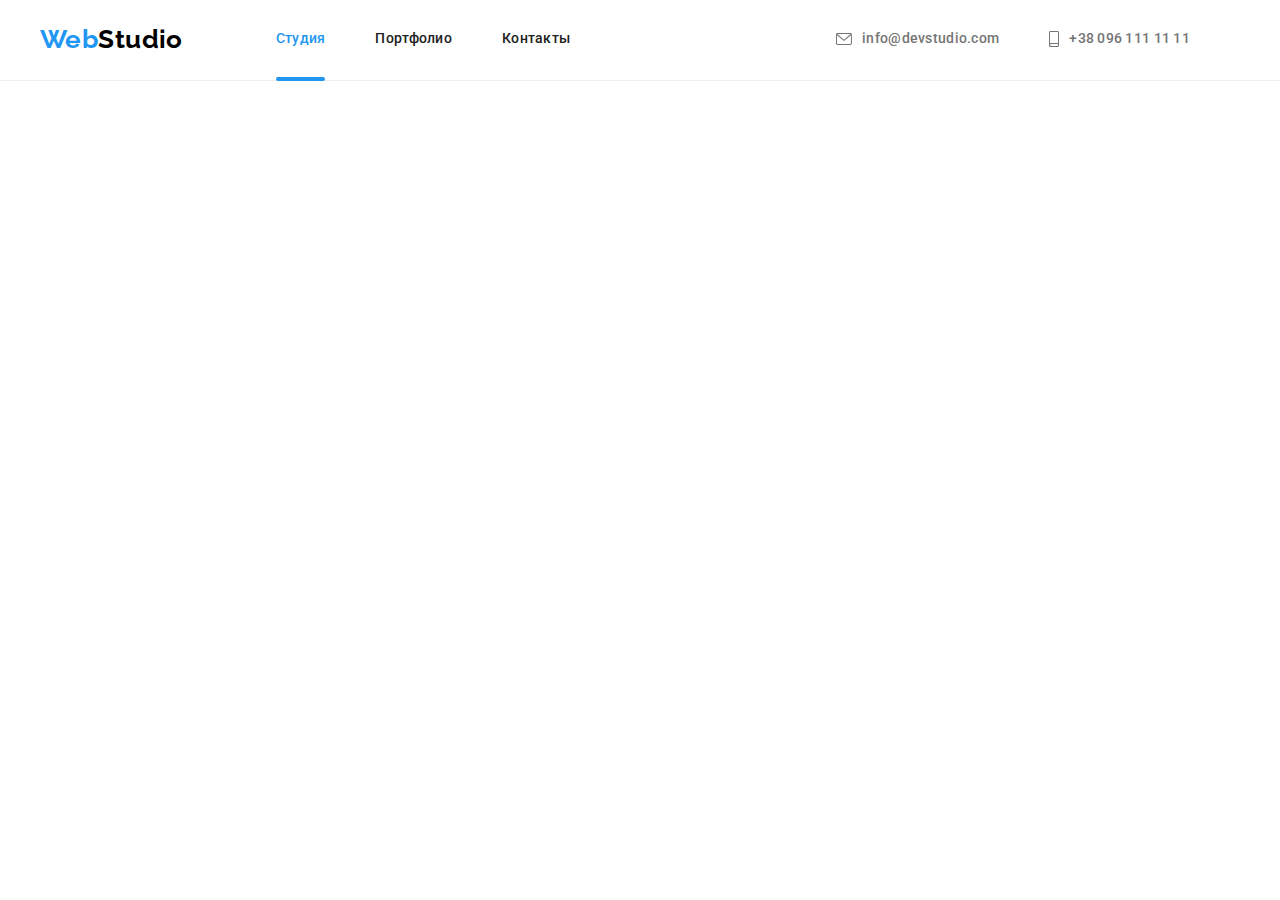
==== index.html @ be3950bd "header" ====
<!DOCTYPE html>
<html lang="ru">

<head>
    <meta charset="UTF-8">
    <meta http-equiv="X-UA-Compatible" content="IE=edge">
    <meta name="viewport" content="width=device-width, initial-scale=1.0">
    <title>Document</title>
    <link rel="preconnect" href="https://fonts.gstatic.com">
    <link
        href="https://fonts.googleapis.com/css2?family=Raleway:wght@700&family=Roboto:wght@400;500;700;900&display=swap"
        rel="stylesheet">
    <link rel="stylesheet" href="https://cdnjs.cloudflare.com/ajax/libs/modern-normalize/1.0.0/modern-normalize.min.css"
        integrity="sha512-ISS7cAi1PEhQ8jnbJpJZMd29NlhNj4AWYyLOSp2CE/CsHxTCu+r+t0D2yoJudVrd0/8fTVPUVDzY5Tvli75u/g=="
        crossorigin="anonymous" />
    <link rel="stylesheet" href="./css/main.css">
</head>

<body>
    <!-- HEADER -->
    <header class="header">
        <div class="mobile-menu " data-menu>

            <div class="container mobile-menu__container ">
                <button type="buttun" class="mobile-menu__close-btn" data-menu-close>
                    <svg class="mobile-menu__close-btn_icon" >
                        <use href="./images/sprite.svg#icon-close-btn40px"></use>
                
                    </svg>
                </button>

                <ul class="mobile-menu__nav">
                    <li class="mobile-menu__nav-item link">
                        <a href="" class="mobile-menu__nav-link link">Студия</a>
                    </li>
                    <li class="mobile-menu__nav-item link">
                        <a href="" class="mobile-menu__nav-link link">Портфолио</a>
                    </li>
                    <li class="mobile-menu__nav-item link">
                        <a href="" class="mobile-menu__nav-link link">Контакты</a>
                    </li>
                </ul>
                <ul class="mabile-container_contact">
                    
                    <li class="mobile-container_contact_item link">
                        <a class="mobile-container_contact_item-tel link" href="tel:+380961111111">+38 096 111 11 11</a>
                        </li>
                    <li class="mobile-container_contact_item link">
                        <a class="mobile-container_contact_item-mail link" href="mailto:info@devstudio.com">info@devstudio.com</a>
                    
                    </li>
                     </ul>
                <ul class="mobile-container_contact_social link">
                    <li class="mobile-container_contact_social-item">
                        <a class="mobile-container_contact_social-link link"
                            href="#">Instagram</a>
                        

                    </li>
                    <li class="mobile-container_contact_social-item">
                        <a class="mobile-container_contact_social-link link" href="#">Twitter</a>

                    </li>
                    <li class="mobile-container_contact_social-item">
                        <a class="mobile-container_contact_social-link link" href="#">Facebook</a>

                    </li>
                    <li class="mobile-container_contact_social-item">
                        <a class="mobile-container_contact_social-link link" href="#">LinkedIn</a>

                    </li>
                </ul>
            </div>
        </div>
         <div class="container header-container">
            <nav class="header-nav">
                <a class="header-nav__logo link" href="./index.html"><span class="logo-left">Web</span>Studio</a>
                <ul class="header-nav__menu list">
                    <li class="header-nav__menu_item">
                        <a class="header-nav__menu_item_link link current" href="./index.html">Студия</a>
                    </li>
                    <li class="header-nav__menu_item">
                        <a class="header-nav__menu_item_link link" href="./portfolio.html">Портфолио</a>
                    </li>
                    <li class="header-nav__menu_item">
                        <a class="header-nav__menu_item_link link" href="">Контакты</a>
                    </li>
                </ul>
            </nav>
            <button type="buttun" class="header__mobile-btn" data-menu-button>
                <svg class="header__burger-icon">
                    <use href="./images/sprite.svg#burger-icon"></use>
                </svg>
            </button>
            <ul class="header-container__contact list">
                <li class="header-container__contact_item">
                    <a class="header-conteiner__contact_item_link mail link" href="mailto:info@devstudio.com">
                        <svg class="mail-icon">
                            <use href="./images/sprite.svg#icon-mail"></use>
                        </svg>
                        info@devstudio.com</a>
                </li>
                <li class="header-container__contact_item">
                    <a class="header-conteiner__contact_item_link tel link" href="tel:+380961111111">
                        <svg class="tel-icon">
                            <use href="./images/sprite.svg#icon-smartphone"></use>
                        </svg>
                        +38 096 111 11 11</a>
                </li>
            </ul>
        </div> 
    </header>
    <!--HERO-->
    <!-- <section class="hero">
        <div class="hero__container container">
            <h1 class="hero__container_title">Эффективные решения <br> для вашего бизнеса</h1>
            <button class="hero__container_title_modal-btn" type="button" data-modal-open>Заказать услугу</button>
        </div>
    </section> 
    <!--WHYUS(services)-->
    <!-- <section class="services section">
        <div class="container">
            <h2 class="visually-hidden">Почему выбирают WebStudio</h2>
            <ul class="services__menu list">
                <li class="services__menu_item">
                    <div class="services__menu_item_preimage">
                        <svg class="services-icon">
                            <use href="./images/sprite.svg#icon-antenna"></use>
                        </svg>
                    </div>
                    <h3 class="services__menu_item_title">Внимание к деталям</h3>
                    <p class="services__menu_item_description">
                        Идейные соображения, а также начало повседневной работы по формированию позиции.</p>
                </li>
                <li class="services__menu_item">
                    <div class="services__menu_item_preimage">
                        <svg class="services-icon">
                            <use href="./images/sprite.svg#icon-clock"></use>
                        </svg>
                    </div>
                    <h3 class="services__menu_item_title">Пунктуальность</h3>
                    <p class="services__menu_item_description">
                        Задача организации, в особенности же рамки и место обучения кадров влечет за собой.</p>
                </li>
                <li class="services__menu_item">
                    <div class="services__menu_item_preimage">
                        <svg class="services-icon">
                            <use href="./images/sprite.svg#icon-diagram"></use>
                        </svg>
                    </div>
                    <h3 class="services__menu_item_title">Планирование</h3>
                    <p class="services__menu_item_description">
                        Равным образом консультация с широким активом в значительной степени обуславливает.</p>
                </li>
                <li class="services__menu_item">
                    <div class="services__menu_item_preimage">
                        <svg class="services-icon">
                            <use href="./images/sprite.svg#icon-astronaut"></use>
                        </svg>
                    </div>
                    <h3 class="services__menu_item_title">Современные технологии</h3>
                    <p class="services__menu_item_description">
                        Значимость этих проблем настолько очевидна, что реализация плановых заданий.</p>
                </li>
            </ul>
        </div>
    </section> -->
    <!--WHATWEDO(about)--> 
    <!-- <section class="about section">
        <div class="container">
            <h2 class="about__title">Чем мы занимаемся</h2>
            <ul class="about__menu list">
                <li class="about__menu_item">
                    <div class="label-about"><img class="whatwedo-menu-img" src="./images/box1.jpg"
                            alt="Пишем код" width="370" height="294">
                        <p class="overlay-about">Десктопные приложения</p>
                    </div>
                </li>
                <li class="about__menu_item">
                    <div class="label-about"><img class="whatwedo-menu-img" src="./images/box2.jpg"
                            alt="Разрабатываем дизайн" width="370" height="294">
                        <p class="overlay-about">Мобильные приложения</p>
                    </div>
                </li>
                <li class="about__menu_item">
                    <div class="label-about"><img class="whatwedo-menu-img" src="./images/box3.jpg"
                            alt="Разрабатываем приложения" width="370" height="294">
                        <p class="overlay-about">Дизайнерские решения</p>
                    </div>
                </li>
            </ul>
        </div>
    </section> -->
    <!--ABOUTUS(masters)-->
    <!-- <section class="masters section">
        <div class="masters-container container">
            <h2 class="about__title">Наша команда</h2>
            <ul class="masters__menu list">
                <li class="masters__menu_item">
                    <picture class="about-list-item-picture">
                        <source
                            srcset="./images/our-team/webp/mobile-prod-designer.webp 1x, ./images/our-team/webp/mobile-prod-designer2x.webp 2x"
                            media="(min-width: 320px)" type="image/webp" width=450px height=460px>
                        <source srcset="./images/our-team/mobile-prod-designer.jpg 1x, ./images/our-team/mobile-prod-designer2x.jpg 2x"
                            media="(min-width: 320px)" width=450px height=460px>
                        <source
                            srcset="./images/our-team/webp/tablet-prod-designer.webp 1x, ./images/our-team/webp/tablet-prod-designer2x.webp 2x"
                            media="(min-width: 768px)" type="image/webp" width=354px height=374px>
                        <source srcset="./images/our-team/tablet-prod-designer.jpg 1x, ./images/our-team/tablet-prod-designer2x.jpg 2x"
                            media="(min-width: 768px)" width=354px height=374px>
                        <source 
                         srcset="./images/our-team/webp/desk-prod-designer.webp 1x, ./images/our-team/webp/desk-prod-designer2x.webp 2x"
                         media="(min-width: 1200px)" type="image/webp" width=270px height=260px>
                         <source srcset="./images/our-team/jpg/desk-prod-designer.jpg 1x, ./images/our-team/jpg/desk-prod-designer2x.jpg 2x"
                        media="(min-width: 1200px)" width=270px height=260px>
                        <img class="masters-img" src="#" alt="Игорь Демьяненко"
                        >
                    </picture>
                    <div class="masters__menu_div">
                        <h3 class="masterd__title">Игорь Демьяненко</h3>
                        <p class="masters__menu_description" lang="en">Product Designer</p>
                        <ul class="social-list list">
                            <li class="social-list__item">
                                <a href="" class="social-list__link link" aria-label="Ссылка на Instagram">
                                    <svg class="social-list__link_icon">
                                        <use href="./images/sprite.svg#icon-instagram"></use>
                                    </svg>
                                </a>
                            </li>
                            <li class="social-list__item">
                                <a href="" class="social-list__link link" aria-label="Ссылка на Twitter">
                                    <svg class="social-list__link_icon">
                                        <use href="./images/sprite.svg#icon-twitter"></use>
                                    </svg>
                                </a>
                            </li>
                            <li class="social-list__item">
                                <a href="" class="social-list__link link" aria-label="Ссылка на Facebook">
                                    <svg class="social-list__link_icon">
                                        <use href="./images/sprite.svg#icon-facebook"></use>
                                    </svg>
                                </a>
                            </li>
                            <li class="social-list__item">
                                <a href="" class="social-list__link link" aria-label="Ссылка на Linkedin">
                                    <svg class="social-list__link_icon">
                                        <use href="./images/sprite.svg#icon-linkedin"></use>
                                    </svg>
                                </a>
                            </li>
                        </ul>
                    </div>
                </li>
                <li class="masters__menu_item">
                    <picture class="about-list-item-picture">
                        <source
                            srcset="./images/our-team/webp/mobile-front-dev.webp 1x, ./images/our-team/webp/mobile-front-dev2x.webp 2x"
                            media="(min-width: 320px)" type="image/webp" width=450px height=460px>
                        <source srcset="./images/our-team/mobile-front-dev.jpg 1x, ./images/our-team/mobile-front-dev2x.jpg 2x"
                            media="(min-width: 320px)" width=450px height=460px>
                        <source
                            srcset="./images/our-team/webp/tablet-front-dev.webp 1x, ./images/our-team/webp/tablet-front-dev2x.webp 2x"
                            media="(min-width: 768px)" type="image/webp" width=354px height=374px>
                        <source srcset="./images/our-team/tablet-front-dev.jpg 1x, ./images/our-team/tablet-front-dev2x.jpg 2x"
                            media="(min-width: 768px)" width=354px height=374px>
                        <source
                            srcset="./images/our-team/webp/desk-front-dev.webp 1x, ./images/our-team/webp/desk-front-dev2x.webp 2x"
                            media="(min-width: 1200px)" type="image/webp" width=270px height=260px>
                        <source srcset="./images/our-team/jpg/desk-front-dev.jpg 1x, ./images/our-team/jpg/desk-front-dev2x.jpg 2x"
                            media="(min-width: 1200px)" width=270px height=260px>
                    <img class="masters-img" src="#" alt="Ольга Репина" >
                    </picture>
                    <div class="masters__menu_div">
                        <h3 class="masterd__title">Ольга Репина</h3>
                        <p class="masters__menu_description" lang="en">Frontend Developer</p>
                        <ul class="social-list list">
                            <li class="social-list__item">
                                <a href="" class="social-list__link link" aria-label="Ссылка на Instagram">
                                    <svg class="social-list__link_icon">
                                        <use href="./images/sprite.svg#icon-instagram"></use>
                                    </svg>
                                </a>
                            </li>
                            <li class="social-list__item">
                                <a href="" class="social-list__link link" aria-label="Ссылка на Twitter">
                                    <svg class="social-list__link_icon">
                                        <use href="./images/sprite.svg#icon-twitter"></use>
                                    </svg>
                                </a>
                            </li>
                            <li class="social-list__item">
                                <a href="" class="social-list__link link" aria-label="Ссылка на Facebook">
                                    <svg class="social-list__link_icon">
                                        <use href="./images/sprite.svg#icon-facebook"></use>
                                    </svg>
                                </a>
                            </li>
                            <li class="social-list__item">
                                <a href="" class="social-list__link link" aria-label="Ссылка на Linkedin">
                                    <svg class="social-list__link_icon">
                                        <use href="./images/sprite.svg#icon-linkedin"></use>
                                    </svg>
                                </a>
                            </li>
                        </ul>
                    </div>
                </li>
                <li class="masters__menu_item" >
                    <picture class="about-list-item-picture">
                        <source
                            srcset="./images/our-team/webp/mobile-marketing.webp 1x, ./images/our-team/webp/mobile-marketing2x.webp 2x"
                            media="(min-width: 320px)" type="image/webp" width=450px height=460px>
                        <source srcset="./images/our-team/mobile-marketing.jpg 1x, ./images/our-team/mobile-marketing2x.jpg 2x"
                            media="(min-width: 320px)" width=450px height=460px>
                        <source
                            srcset="./images/our-team/webp/tablet-marketing.webp 1x, ./images/our-team/webp/tablet-marketing2x.webp 2x"
                            media="(min-width: 768px)" type="image/webp" width=354px height=374px>
                        <source srcset="./images/our-team/tablet-marketing.jpg 1x, ./images/our-team/tablet-marketing2x.jpg 2x"
                            media="(min-width: 768px)" width=354px height=374px>
                        <source
                            srcset="./images/our-team/webp/desk-marketing.webp 1x, ./images/our-team/webp/desk-marketing2x.webp 2x"
                            media="(min-width: 1200px)" type="image/webp" width=270px height=260px>
                        <source srcset="./images/our-team/jpg/desk-marketing.jpg 1x, ./images/our-team/jpg/desk-marketing2x.jpg 2x"
                            media="(min-width: 1200px)" width=270px height=260px>
                <img class="masters-img"src="#" alt="Николай Тарасов">
                        </picture>
                    <div class="masters__menu_div">
                        <h3 class="masterd__title">Николай Тарасов</h3>
                        <p class="masters__menu_description" lang="en">Marketing</p>
                        <ul class="social-list list">
                            <li class="social-list__item">
                                <a href="" class="social-list__link link" aria-label="Ссылка на Instagram">
                                    <svg class="social-list__link_icon">
                                        <use href="./images/sprite.svg#icon-instagram"></use>
                                    </svg>
                                </a>
                            </li>
                            <li class="social-list__item">
                                <a href="" class="social-list__link link" aria-label="Ссылка на Twitter">
                                    <svg class="social-list__link_icon">
                                        <use href="./images/sprite.svg#icon-twitter"></use>
                                    </svg>
                                </a>
                            </li>
                            <li class="social-list__item">
                                <a href="" class="social-list__link link" aria-label="Ссылка на Facebook">
                                    <svg class="social-list__link_icon">
                                        <use href="./images/sprite.svg#icon-facebook"></use>
                                    </svg>
                                </a>
                            </li>
                            <li class="social-list__item">
                                <a href="" class="social-list__link link" aria-label="Ссылка на Linkedin">
                                    <svg class="social-list__link_icon">
                                        <use href="./images/sprite.svg#icon-linkedin"></use>
                                    </svg>
                                </a>
                            </li>
                        </ul>
                    </div>
                </li>
                <li class="masters__menu_item">
                    <picture class="about-list-item-picture">
                        <source
                            srcset="./images/our-team/webp/mobile-ux-designer.webp 1x, ./images/our-team/webp/mobile-ux-designer2x.webp 2x"
                            media="(min-width: 320px)" type="image/webp" width=450px height=460px>
                        <source srcset="./images/our-team/mobile-ux-designer.jpg 1x, ./images/our-team/mobile-ux-designer2x.jpg 2x"
                            media="(min-width: 320px)" width=450px height=460px>
                        <source
                            srcset="./images/our-team/webp/tablet-ux-designer.webp 1x, ./images/our-team/webp/tablet-ux-designer2x.webp 2x"
                            media="(min-width: 768px)" type="image/webp" width=354px height=374px>
                        <source srcset="./images/our-team/tablet-ux-designer.jpg 1x, ./images/our-team/tablet-ux-designer2x.jpg 2x"
                            media="(min-width: 768px)" width=354px height=374px>
                        <source
                            srcset="./images/our-team/webp/desk-ux-designer.webp 1x, ./images/our-team/webp/desk-ux-designer2x.webp 2x"
                            media="(min-width: 1200px)" type="image/webp" width=270px height=260px>
                        <source srcset="./images/our-team/jpg/desk-ux-designer.jpg 1x, ./images/our-team/jpg/desk-ux-designer2x.jpg 2x"
                            media="(min-width: 1200px)" width=270px height=260px>
                    <img class="masters-img" src="./images/team_card4.jpg" alt="Михаил Ермаков">
                    </picture>
                    <div class="masters__menu_div">
                        <h3 class="masterd__title">Михаил Ермаков</h3>
                        <p class="masters__menu_description" lang="en">UI Designer</p>
                        <ul class="social-list list">
                            <li class="social-list__item">
                                <a href="" class="social-list__link link" aria-label="Ссылка на Instagram">
                                    <svg class="social-list__link_icon">
                                        <use href="./images/sprite.svg#icon-instagram"></use>
                                    </svg>
                                </a>
                            </li>
                            <li class="social-list__item">
                                <a href="" class="social-list__link link" aria-label="Ссылка на Twitter">
                                    <svg class="social-list__link_icon">
                                        <use href="./images/sprite.svg#icon-twitter"></use>
                                    </svg>
                                </a>
                            </li>
                            <li class="social-list__item">
                                <a href="" class="social-list__link link" aria-label="Ссылка на Facebook">
                                    <svg class="social-list__link_icon">
                                        <use href="./images/sprite.svg#icon-facebook"></use>
                                    </svg>
                                </a>
                            </li>
                            <li class="social-list__item">
                                <a href="" class="social-list__link link" aria-label="Ссылка на Linkedin">
                                    <svg class="social-list__link_icon">
                                        <use href="./images/sprite.svg#icon-linkedin"></use>
                                    </svg>
                                </a>
                            </li>
                        </ul>
                    </div>
                </li>
            </ul>
        </div>
    </section> -->
    <!--REGULAR CUSTOMERS-->
    <!-- <section class="customers section">
        <div class="customers-container container">
            <h2 class="about__title">Постоянные клиенты</h2>
            <ul class="customers__list list">
                <li class="customers__list_item">
                    <a href="" class="customers__list_link link">
                        <svg class="customers__list_link_icon" width="106" height="60" >
                            <use href="./images/sprite.svg#icon-Logo"></use>
                        </svg>
                    </a>
                </li>
                <li class="customers__list_item">
                    <a href="" class="customers__list_link link">
                        <svg class="customers__list_link_icon" width="106" height="60">
                            <use href="./images/sprite.svg#icon-Logo-1"></use>
                        </svg>
                    </a>
                </li>
                <li class="customers__list_item">
                    <a href="" class="customers__list_link link">
                        <svg class="customers__list_link_icon" width="106" height="60">
                            <use href="./images/sprite.svg#icon-Logo-2"></use>
                        </svg>
                    </a>
                </li>
                <li class="customers__list_item">
                    <a href="" class="customers__list_link link">
                        <svg class="customers__list_link_icon" width="106" height="60">
                            <use href="./images/sprite.svg#icon-Logo-3"></use>
                        </svg>
                    </a>
                </li>
                <li class="customers__list_item">
                    <a href="" class="customers__list_link link">
                        <svg class="customers__list_link_icon" width="106" height="60">
                            <use href="./images/sprite.svg#icon-Logo-4"></use>
                        </svg>
                    </a>
                </li>
                <li class="customers__list_item">
                    <a href="" class="customers__list_link link">
                        <svg class="customers__list_link_icon" width="106" height="60">
                            <use href="./images/sprite.svg#icon-Logo-5"></use>
                        </svg>
                    </a>
                </li>
            </ul>
        </div>
    </section> -->
    <!--FOOTER-->
    <!-- <footer class="footer">
        <div class="footer-container container">
            <div class="footer-container__adress">
                <div class="footer-logo"><a class="footer-logo_link link" href="./index.html"><span
                            class="logo-left">Web</span>Studio</a></div>
                <address class="adress">
                    <ul class="adress__menu list">
                        <li class="adress__menu_item">
                        <span class="adress__menu_item_span link">
                            г. Киев, пр-т Леси Украинки, 26</span>
                        </li>
                        <li class="adress__menu_item">
                            <a class="adress__menu_item_link link" href="mailto:info@example.com">
                                info@example.com</a>
                        </li>
                        <li class="adress__menu_item">
                            <a class="adress__menu_item_link link" href="tel:+380991111111">
                                +38 099 111 11 11</a>
                        </li>
                    </ul>
                </address>
            </div>
            <div class="footer-social-container">
                <h3 class="footer-social__title">Присоединяйтесь</h3>
                <ul class="social-list list">
                    <li class="social-list__item">
                        <a href="" class="social-list__link footer-link link" aria-label="Ссылка на Instagram">
                            <svg class="social-list__link_icon footer-icon">
                                <use href="./images/sprite.svg#icon-instagram"></use>
                            </svg>
                        </a>
                    </li>
                    <li class="social-list__item">
                        <a href="" class="social-list__link footer-link link" aria-label="Ссылка на Twitter">
                            <svg class="social-list__link_icon footer-icon">
                                <use href="./images/sprite.svg#icon-twitter"></use>
                            </svg>
                        </a>
                    </li>
                    <li class="social-list__item">
                        <a href="" class="social-list__link footer-link link" aria-label="Ссылка на Facebook">
                            <svg class="social-list__link_icon footer-icon">
                                <use href="./images/sprite.svg#icon-facebook"></use>
                            </svg>
                        </a>
                    </li>
                    <li class="social-list__item">
                        <a href="" class="social-list__link footer-link link" aria-label="Ссылка на Linkedin">
                            <svg class="social-list__link_icon footer-icon">
                                <use href="./images/sprite.svg#icon-linkedin"></use>
                            </svg>
                        </a>
                    </li>
                </ul>
            </div>
            <div class="footer-form-container">
                <h3 class="footer-form__title">Подпишитесь на рассылку</h3>
                <form action="#" method="GET" class="footer-form" name="footer-form" autocomplete="on" novalidate>
                    <label>
                        <input class="email-form" type="email" name="email" placeholder="E-mail" required />
                    </label>
                    <button class="footer-form__btn" type="submit">Подписаться
                        <svg class="footer-form__icon">
                            <use href="./images/sprite.svg#icon-icon_send"></use>
                        </svg>
                    </button>
                </form>
            </div>
        </div>
    </footer> -->
    <!-- <div class="backdrop is-hidden" data-modal>
        <div class="modal">
            <form method="GET" class="modal-form" name="modal-form" autocomplete="off">
                <h3 class="modal-title">Оставьте свои данные, мы вам перезвоним</h3>
    
                <label class="contact-label">
                    <span class="label-name">Имя</span>
                    <span class="modal-form-input-wrapper">
                        <input type="text" name="contact-name" class="modal-contact-input" required minlength="2">
                        <svg class="modal-contact-icon" width="18" height="18">
                            <use href="./images/sprite.svg#icon-email-black"></use>
                        </svg>
                    </span>
                </label>
                <label class="contact-label">
                    <span class="label-name">Телефон</span>
                    <span class="modal-form-input-wrapper">
                        <input type="tel" name="contact-tel" class="modal-contact-input" required
                            pattern="[0-9]{3}-[0-9]{3}-[0-9]{2}-[0-9]{2}" title="096-111-11-11">
                        <svg class="modal-contact-icon" width="18" height="18">
                            <use href="./images/sprite.svg#icon-phone-black"></use>
                        </svg>
                    </span>
                </label>
                <label class="contact-label">
                    <span class="label-name">Почта</span>
                    <span class="modal-form-input-wrapper">
                        <input type="email" name="contact-mail" class="modal-contact-input">
                        <svg class="modal-contact-icon" width="18" height="18">
                            <use href="./images/sprite.svg#icon-person"></use>
                        </svg>
                    </span>
                </label>
                <label class="contact-textarea">
                    <span class="label-name">Коментарий</span>
                    <textarea name="contact-comment" class="modal-contact-comment" placeholder="Введите текст"></textarea>
                </label>
                <label class="checkbox-label">
                    <input type="checkbox" name="terms-contract" class="modal-checkbox" value="accept" required>
                    <span class="icon-check"></span>
                    <span class="checkbox-text">
                        Соглашаюсь с рассылкой и принимаю <a href="" class="contract-link">Условия договора</a>
                    </span>
                </label>
                <button class="modal-submit-btn" type="submit">Отправить
                </button>
            </form>
            <button type="button" class="modal-close-btn" data-modal-close>
                <svg class="close-btn-icon" width="18" height="18">
                    <use href="./images/sprite.svg#icon-close"></use>
                </svg>
            </button>
        </div>
    </div> -->
    <script src="./js/mobile-menu.js"></script>
    <script src="./js/modal.js"></script> 

    
    </body>
    
    </html>
---- css/main.css ----
:root {
  --main-font: "Roboto", sans-serif;
  --secondary-font: "Raleway", sans-serif;
  --accent-color: #2196f3;
  --main-background-color: #ffffff;
  --main-text-color: #212121;
  --secondary-text-color: #757575;
  --nav-link-color: #000000;
  --footer-background-color: #2f303a;
  --btn-hover-color: #188ce8;
  --adress-link-color: rgba(255, 255, 255, 0.6);
  --aboutus-background-color: #f5f4fa;
  --alt-background-color: #c4c4c4;
  --overlay-hero-bg-color: rgba(47, 48, 58, 0.4);
  --main-icon-color: #afb1b8;
  --header-border: #ececec;
  --button-shadow: rgba(0, 0, 0, 0.15);
  --overlay-whatwedo-bg: rgba(47, 48, 58, 0.8);
  --footer-link-bg: rgba(255, 255, 255, 0.1);
  --modal-btn-shadow: rgba(0, 0, 0, 0.25);
  --border-example: #eeeeee;
  --overlay-prtf-bg: rgba(33, 150, 243, 0.9);
  --modal-bg-color: rgba(0, 0, 0, 0.2);
  --border-close-btn: rgba(0, 0, 0, 0.1);
}

.visually-hidden:not(:focus):not(:active) {
  position: absolute;
  width: 1px;
  height: 1px;
  margin: -1px;
  border: 0;
  padding: 0;
  white-space: nowrap;
  clip-path: inset(100%);
  clip: rect(0 0 0 0);
  overflow: hidden;
}

h1,
h2,
h3,
h4,
h5,
h6,
p {
  margin-top: 0;
  margin-bottom: 0;
}

ul,
ol {
  margin-top: 0;
  margin-bottom: 0;
  padding-left: 0;
}

img {
  display: block;
}

.list {
  list-style: none;
}

.link {
  text-decoration: none;
  color: var(--main-text-color);
  list-style: none;
}

body {
  font-family: var(--main-font);
  background-color: var(--main-background-color);
  color: var(--main-text-color);
  font-size: 14px;
  letter-spacing: 0.03em;
  margin: 0 auto;
}

.current {
  color: var(--accent-color);
}

.section {
  padding-top: 94px;
  padding-bottom: 94px;
}

@media screen and (min-width: 320px) {
  .section {
    width: 100wv;
  }
}

.container {
  padding-left: 15px;
  padding-right: 15px;
}

@media screen and (min-width: 480px) {
  .container {
    width: 480px;
    margin: 0 auto;
  }
}

@media screen and (min-width: 768px) {
  .container {
    width: 720px;
  }
}

@media screen and (min-width: 1200px) {
  .container {
    width: 1200px;
  }
}

@media screen and (max-width: 767px) {
  .mobile-menu {
    position: fixed;
    top: 0;
    left: 0;
    width: 100vw;
    height: 100vh;
    background-color: white;
    position: 0;
    visibility: hidden;
    pointer-events: none;
    transition: opacity 500ms linear, visibility 500ms linear;
  }
  .mobile-menu__container {
    position: relative;
    padding: 40px 0;
    padding-left: 24px;
  }
  .mobile-menu__close-btn {
    position: absolute;
    top: 10px;
    right: 10px;
    background-color: transparent;
    border: none;
    padding: 0;
    width: 40px;
    height: 40px;
    cursor: pointer;
    background: #ffffff;
  }
  .mobile-menu__close-btn_icon {
    width: 40px;
    height: 40px;
  }
  .mobile-menu__nav-link {
    font-family: Roboto;
    font-style: normal;
    font-weight: 500;
    font-size: 40px;
    line-height: 1.17;
    letter-spacing: 0.02em;
    color: #212121;
  }
  .mobile-menu__nav-item {
    padding-bottom: 32px;
  }
  .mobile-menu__nav-item:hover,
  .mobile-menu__nav-item:focus,
  .mobile-menu__nav-link:hover,
  .mobile-menu__nav-link:focus {
    color: var(--accent-color);
    fill: var(--accent-color);
  }
  .mobile-menu__close-btn:hover,
  .mobile-menu__close-btn:focus,
  .mobile-menu__close-btn_icon:hover,
  .mobile-menu__close-btn_icon:focus {
    fill: var(--accent-color);
  }
  .mabile-container_contact {
    padding-top: 302px;
  }
  .mobile-container_contact_item-tel {
    font-family: Roboto;
    font-style: normal;
    font-weight: 500;
    font-size: 34px;
    line-height: 1.17;
    letter-spacing: 0.02em;
    color: #2196f3;
  }
  .mobile-container_contact_item-mail {
    font-family: Roboto;
    font-style: normal;
    font-weight: 500;
    font-size: 24px;
    line-height: 1.16;
    letter-spacing: 0.02em;
    color: #757575;
  }
  .mobile-container_contact_social .mobile-container_contact_social-item {
    display: inline;
  }
  .mobile-container_contact_social
.mobile-container_contact_social-item:not(:last-child) {
    border-right: 1px solid rgba(33, 33, 33, 0.2);
    transform: rotate(90deg);
    padding-right: 10px;
  }
  .mobile-container_contact_social-link {
    font-family: Roboto;
    font-style: normal;
    font-weight: 500;
    font-size: 18px;
    line-height: 1.22;
    letter-spacing: 0.02em;
    color: #2196f3;
  }
  .mobile-container_contact_social {
    text-align: center;
    padding-top: 64px;
  }
  .mobile-container_contact_social-item {
    margin-right: 20px;
  }
  .is-open {
    position: 1;
    visibility: visible;
    pointer-events: auto;
  }
}

@media screen and (min-width: 768px) {
  .mobile-menu {
    display: none;
  }
}

.hero__container_title_modal-btn {
  font-weight: 700;
  font-size: 16px;
  line-height: 1.87;
  letter-spacing: 0.06em;
  color: var(--main-background-color);
  background: var(--accent-color);
  cursor: pointer;
  box-shadow: 0px 4px 4px var(--button-shadow);
  border-radius: 4px;
  padding: 10px 32px;
  border: none;
  transition: background 250ms cubic-bezier(0.4, 0, 0.2, 1);
}

.hero__container_title_modal-btn:hover, .hero__container_title_modal-btn:focus {
  background: var(--btn-hover-color);
}

.social-list {
  display: flex;
  justify-content: space-between;
}

.social-list__link {
  display: flex;
  justify-content: center;
  align-items: center;
  width: 44px;
  height: 44px;
  border-radius: 50%;
  background-color: transparent;
  transition: background-color 250ms cubic-bezier(0.4, 0, 0.2, 1);
}

.social-list__link:hover, .social-list__link:focus {
  background-color: var(--accent-color);
}

.social-list__link_icon {
  fill: var(--main-icon-color);
  transition: fill 250ms cubic-bezier(0.4, 0, 0.2, 1);
}

.social-list__link:hover .social-list__link_icon,
.social-list__link:focus .social-list__link_icon {
  fill: var(--main-background-color);
}

.social-list__link_icon {
  width: 20px;
  height: 20px;
}

@media screen and (min-width: 320px) {
  .social-list {
    justify-content: center;
  }
  .social-list__item {
    margin-right: 10px;
  }
}

.about__title {
  font-weight: 700;
  line-height: 1.17;
  text-align: center;
}

@media screen and (min-width: 320px) {
  .about__title {
    margin-bottom: 30px;
    text-align: center;
    font-size: 28px;
    font-weight: 700;
    line-height: 1.17;
  }
}

@media screen and (min-widht: 1200px) {
  .about__title {
    font-size: 36px;
    margin-bottom: 50px;
  }
}

.services__menu_item_title {
  margin-bottom: 10px;
  font-weight: 700;
  line-height: 1.14;
  text-transform: uppercase;
  font-size: 14px;
}

.masterd__title {
  font-weight: 500;
  font-size: 16px;
  line-height: 1.19;
  text-align: center;
  margin-bottom: 10px;
}

.about-portfolio__title {
  font-weight: 700;
  font-size: 18px;
  line-height: 2;
  letter-spacing: 0.06em;
  margin-bottom: 4px;
}

.logo-left {
  color: var(--accent-color);
}

.header-nav__logo {
  margin-right: 93px;
  font-family: var(--secondary-font);
  font-weight: 700;
  font-size: 24px;
  line-height: 1.19;
  color: var(--nav-link-color);
}

.backdrop {
  position: fixed;
  top: 0;
  left: 0;
  width: 100vw;
  height: 100vh;
  background-color: var(--modal-bg-color);
  z-index: 100;
  transition: opacity 250ms cubic-bezier(0.4, 0, 0.2, 1), visibility 250ms cubic-bezier(0.4, 0, 0.2, 1);
}

.modal {
  position: absolute;
  top: 50%;
  left: 50%;
  transform: translate(-50%, -50%);
  width: 528px;
  height: 581px;
  background-color: var(--main-background-color);
  box-shadow: 0px 1px 3px rgba(0, 0, 0, 0.12), 0px 1px 1px rgba(0, 0, 0, 0.14), 0px 2px 1px rgba(0, 0, 0, 0.2);
  border-radius: 4px;
  padding: 40px;
}

.modal-close-btn {
  position: absolute;
  top: 8px;
  right: 8px;
  width: 30px;
  height: 30px;
  border-radius: 50%;
  background-color: transparent;
  border: 1px solid var(--border-close-btn);
  cursor: pointer;
  padding: 0;
  display: inline-block;
}

.is-hidden {
  opacity: 0;
  visibility: hidden;
  pointer-events: none;
}

.modal-title {
  font-weight: 700;
  font-size: 20px;
  line-height: 1.15;
  text-align: center;
  margin-bottom: 30px;
}

.modal-contact-input {
  width: 100%;
  height: 40px;
  border: 1px solid rgba(33, 33, 33, 0.2);
  box-sizing: border-box;
  border-radius: 4px;
  margin-bottom: 28px;
  padding-left: 42px;
  transition: border-color 250ms cubic-bezier(0.4, 0, 0.2, 1), fill 250ms cubic-bezier(0.4, 0, 0.2, 1);
}

.modal-form-input-wrapper {
  position: relative;
  display: block;
}

.modal-contact-input:focus {
  border-color: var(--accent-color);
  outline: none;
}

.modal-contact-icon {
  position: absolute;
  left: 15px;
  top: 50%;
  transform: translateY(-125%);
  fill: var(--main-text-color);
}

.modal-contact-input:focus + .modal-contact-icon {
  fill: var(--accent-color);
}

.modal-submit-btn {
  display: flex;
  align-items: center;
  justify-content: center;
  height: 50px;
  min-width: 200px;
  font-weight: 700;
  font-size: 16px;
  line-height: 1.87;
  letter-spacing: 0.06em;
  color: var(--main-background-color);
  background: var(--accent-color);
  cursor: pointer;
  box-shadow: 0px 4px 4px var(--button-shadow);
  border-radius: 4px;
  border: none;
  transition: background 250ms cubic-bezier(0.4, 0, 0.2, 1);
  margin-left: auto;
  margin-right: auto;
  margin-top: 30px;
}

.modal-submit-btn:hover, .modal-submit-btn:focus {
  background: var(--btn-hover-color);
}

.modal-contact-comment {
  width: 100%;
  height: 120px;
  resize: none;
  margin-bottom: 20px;
  padding: 12px 16px;
  outline: none;
  border: 1px solid rgba(33, 33, 33, 0.2);
  box-sizing: border-box;
  border-radius: 4px;
  transition: border-color 250ms cubic-bezier(0.4, 0, 0.2, 1);
}

.modal-contact-comment:focus {
  border-color: var(--accent-color);
}

.close-btn-icon {
  height: 18px;
  width: 18px;
  fill: var(--nav-link-color);
  vertical-align: middle;
}

.close-btn-icon:hover, .close-btn-icon:focus {
  fill: var(--accent-color);
}

.label-name {
  position: absolute;
  transform: translateY(-18px);
  font-size: 12px;
  line-height: 1.17;
  letter-spacing: 0.01em;
  color: var(--secondary-text-color);
}

.modal-checkbox {
  appearance: none;
}

.icon-check {
  display: inline-block;
  vertical-align: middle;
  width: 16px;
  height: 15px;
  margin-right: 7px;
  margin-left: 13px;
  background-image: url("../images/icon-check-off.svg");
}

.checkbox-text {
  font-size: 14px;
  line-height: 1.71;
  color: var(--secondary-text-color);
}

.contract-link {
  color: var(--accent-color);
}

.modal-checkbox:checked + .icon-check {
  background-image: url("../images/icon-check-on.svg");
}

@media screen and (max-width: 767px) {
  .mail,
  .tel {
    display: none;
  }
  .header-nav__menu {
    display: none;
  }
  .header-container__contact {
    display: none;
  }
  .header {
    background-color: #ffffff;
    padding-top: 16px;
    padding-bottom: 16px;
  }
  .header__burger-icon {
    width: 40px;
    height: 40px;
  }
  .header__mobile-btn {
    padding: 0;
    background-color: none;
    border: none;
  }
  .header-container {
    display: flex;
    align-items: center;
    justify-content: space-between;
  }
  .mail-icon {
    height: 12px;
    width: 16px;
    margin-right: 10px;
  }
  .tel-icon {
    height: 16px;
    width: 10px;
    margin-right: 10px;
  }
  .header-nav__menu {
    display: none;
  }
}

.mail-icon {
  height: 12px;
  width: 16px;
  margin-right: 10px;
}

.tel-icon {
  height: 16px;
  width: 10px;
  margin-right: 10px;
}

.mail,
.tel {
  color: var(--secondary-text-color);
  fill: var(--secondary-text-color);
}

.current::after {
  position: absolute;
  content: "";
  width: 100%;
  height: 4px;
  background-color: var(--accent-color);
  margin-top: 79px;
  border-radius: 2px;
}

@media screen and (min-width: 768px) {
  .header {
    padding-top: 24px;
    padding-bottom: 25px;
    background-color: var(--main-background-color);
    border-bottom: 1px solid var(--header-border);
  }
  .header-container {
    display: flex;
    align-items: center;
  }
  .header-container__contact {
    display: flex;
    align-items: center;
    margin-left: auto;
  }
  .header-container__contact_item {
    margin-left: auto;
    margin-right: 50px;
  }
  .header-nav {
    display: flex;
    align-items: center;
  }
  .header-nav__menu {
    display: flex;
    align-items: center;
  }
  .header-nav__logo {
    margin-right: 93px;
    font-family: var(--secondary-font);
    font-weight: 700;
    font-size: 26px;
    line-height: 1.19;
    color: var(--nav-link-color);
  }
  .header-nav__menu_item:not(:last-child) {
    margin-right: 50px;
  }
  .header-nav__menu_item_link, .header-conteiner__contact_item_link {
    position: relative;
    display: flex;
    align-items: center;
    font-weight: 500;
    line-height: 1.14;
    letter-spacing: 0.02em;
    transition: color 250ms cubic-bezier(0.4, 0, 0.2, 1), fill 250ms cubic-bezier(0.4, 0, 0.2, 1);
  }
  .header-nav__menu_item_link:hover, .header-nav__menu_item_link:focus, .header-conteiner__contact_item_link:hover, .header-conteiner__contact_item_link:focus {
    color: var(--accent-color);
    fill: var(--accent-color);
  }
}

@media screen and (min-width: 768px) {
  .header__mobile-btn {
    display: none;
  }
}

.hero {
  padding-top: 200px;
  padding-bottom: 200px;
  max-width: 1600px;
  margin-left: auto;
  margin-right: auto;
  background-color: var(--alt-background-color);
  background-image: linear-gradient(var(--overlay-hero-bg-color), var(--overlay-hero-bg-color)), url(../images/baner.jpg);
  background-size: cover;
}

.hero__container {
  display: flex;
  flex-direction: column;
  align-items: center;
}

.hero__container_title {
  margin: 0 auto 30px;
  width: 696px;
  font-weight: 900;
  font-size: 44px;
  text-align: center;
  line-height: 1.36;
  letter-spacing: 0.06em;
  text-transform: uppercase;
  color: var(--main-background-color);
}

.footer {
  background-color: var(--footer-background-color);
  padding-top: 60px;
  padding-bottom: 60px;
}

.footer-icon {
  fill: var(--main-background-color);
}

.footer-logo_link {
  font-family: var(--secondary-font);
  font-weight: 700;
  font-size: 26px;
  line-height: 1.19;
  color: var(--main-background-color);
}

.footer-logo {
  margin-bottom: 20px;
}

.footer-link {
  background-color: var(--footer-link-bg);
  margin-right: 10px;
}

.footer-social__title,
.footer-form__title {
  font-weight: 700;
  font-size: 14px;
  line-height: 16px;
  text-transform: uppercase;
  color: var(--main-background-color);
  margin-bottom: 20px;
}

.footer-container {
  display: flex;
  align-items: baseline;
}

.footer-container__adress {
  margin-right: 70px;
}

.footer-social-container {
  margin-right: 93px;
}

.footer-form {
  display: flex;
}

.footer-form__title {
  margin-bottom: 20px;
}

.footer-form__btn {
  display: flex;
  align-items: center;
  justify-content: center;
  height: 50px;
  min-width: 200px;
  font-weight: 700;
  font-size: 16px;
  line-height: 1.87;
  letter-spacing: 0.06em;
  color: var(--main-background-color);
  background: var(--accent-color);
  cursor: pointer;
  box-shadow: 0px 4px 4px var(--button-shadow);
  border-radius: 4px;
  border: none;
  transition: background 250ms cubic-bezier(0.4, 0, 0.2, 1);
}

.footer-form__btn:hover, .footer-form__btn:focus {
  background: var(--btn-hover-color);
}

.footer-form__icon {
  height: 24px;
  width: 24px;
  margin-left: 10px;
  fill: var(--main-background-color);
}

.email-form {
  height: 50px;
  width: 358px;
  font-size: 16px;
  line-height: 1.25;
  background-color: inherit;
  color: var(--main-background-color);
  padding-left: 16px;
  display: flex;
  align-items: center;
  border: 1px solid rgba(255, 255, 255, 0.3);
  box-sizing: border-box;
  filter: drop-shadow(0px 4px 4px rgba(0, 0, 0, 0.15));
  border-radius: 4px;
  margin-right: 12px;
  transition: border-color 250ms cubic-bezier(0.4, 0, 0.2, 1);
}

.email-form:focus {
  border-color: var(--accent-color);
  outline: none;
}

.hero-portfolio__menu {
  display: flex;
  margin-bottom: 50px;
  justify-content: center;
}

.hero-portfolio__menu_item {
  margin-right: 8px;
}

.hero-portfolio__menu_item_btn {
  height: 38px;
  font-weight: 500;
  font-size: 16px;
  line-height: 1.62;
  color: var(--main-text-color);
  background-color: var(--aboutus-background-color);
  cursor: pointer;
  border-radius: 4px;
  padding: 6px 22px;
  box-sizing: border-box;
  border: 1px;
  transition: color 250ms cubic-bezier(0.4, 0, 0.2, 1), background-color 250ms cubic-bezier(0.4, 0, 0.2, 1), filter 250ms cubic-bezier(0.4, 0, 0.2, 1);
}

.hero-portfolio__menu_item_btn:hover, .hero-portfolio__menu_item_btn:focus {
  background: var(--accent-color);
  color: var(--main-background-color);
  filter: drop-shadow(0px 4px 4px var(--modal-btn-shadow));
}

.masters {
  background-color: var(--aboutus-background-color);
}

.masters__menu {
  display: flex;
  flex-wrap: wrap;
  margin-left: -30px;
  margin-top: -30px;
}

.masters__menu_item {
  background-color: var(--main-background-color);
  box-shadow: 0px 1px 3px rgba(0, 0, 0, 0.12), 0px 1px 1px rgba(0, 0, 0, 0.14), 0px 2px 1px rgba(0, 0, 0, 0.2);
  border-radius: 0px 0px 4px 4px;
  flex-basis: calc((100% - 120px) / 4);
  margin-left: 30px;
  margin-top: 30px;
}

.masters__menu_div {
  padding: 30px;
}

.masters__menu_description {
  font-size: 16px;
  line-height: 1.19;
  text-align: center;
  color: var(--secondary-text-color);
  margin-bottom: 16px;
}

@media screen and (min-width: 480px) {
  .masters-img {
    text-align: center;
    width: 450px;
    height: 460px;
  }
  .masters__menu {
    margin-top: 0px;
  }
}

@media screen and (min-width: 768px) {
  .masters-img {
    text-align: center;
    width: 354px;
    height: 374px;
  }
  .masters__menu {
    display: flex;
    flex-wrap: wrap;
    margin-left: -30px;
    margin-top: -30px;
  }
}

@media screen and (min-width: 1200px) {
  .masters-img {
    text-align: center;
    width: 270px;
    height: 260px;
  }
  .masters__menu {
    display: flex;
    flex-wrap: wrap;
    margin-left: -30px;
    margin-top: -30px;
  }
}

.customers__list {
  display: flex;
}

.customers__list_item:not(:last-child) {
  margin-right: 30px;
}

.customers__list_link {
  display: flex;
  justify-content: center;
  align-items: center;
  width: 170px;
  height: 92px;
  background-color: transparent;
  border: 1px solid var(--main-icon-color);
  box-sizing: border-box;
  border-radius: 4px;
  transition: border 250ms cubic-bezier(0.4, 0, 0.2, 1), fill 250ms cubic-bezier(0.4, 0, 0.2, 1);
}

.customers__list_link:hover, .customers__list_link:focus {
  border: 1px solid var(--accent-color);
}

.customers__list_link_icon {
  fill: var(--main-icon-color);
}

.customers__list_link:hover .customers__list_link_icon,
.customers__list_link:focus .customers__list_link_icon {
  fill: var(--accent-color);
}

.about__menu {
  display: flex;
  flex-wrap: wrap;
  margin-left: -30px;
  margin-top: -30px;
}

.about__menu_item {
  flex-basis: calc((100% - 90px) / 3);
  margin-left: 30px;
  margin-top: 30px;
}

.label-about {
  position: relative;
}

.overlay-about {
  position: absolute;
  bottom: 0;
  left: 0;
  width: 100%;
  height: 70px;
  display: flex;
  align-items: center;
  justify-content: center;
  font-weight: 700;
  font-size: 14px;
  line-height: 1.14;
  text-transform: uppercase;
  color: var(--main-background-color);
  background-color: var(--overlay-whatwedo-bg);
}

.services {
  padding-bottom: 0;
}

.services__menu {
  display: flex;
}

.services__menu_item {
  width: 270px;
}

.services__menu_item:not(:first-child) {
  margin-left: 30px;
}

.services__menu_item_preimage {
  display: flex;
  justify-content: center;
  align-items: center;
  width: 270px;
  height: 120px;
  background-color: var(--aboutus-background-color);
  margin-bottom: 30px;
}

.services__menu_item_description {
  line-height: 1.71;
  color: var(--secondary-text-color);
}

.services-icon {
  width: 70px;
}

.border-portfolio {
  padding: 24px 20px;
  border: 1px solid var(--border-example);
  box-sizing: border-box;
}

.overlay {
  position: absolute;
  top: 0;
  left: 0;
  width: 100%;
  height: 100%;
  padding: 63px 24px;
  color: var(--main-background-color);
  background-color: var(--overlay-prtf-bg);
  font-size: 18px;
  line-height: 1.56;
  overflow: auto;
  transform: translateY(100%);
  transition: transform 250ms cubic-bezier(0.4, 0, 0.2, 1);
}

.about-portfolio {
  display: flex;
  flex-wrap: wrap;
  margin-left: -30px;
  margin-top: -30px;
}

.about-portfolio_item {
  flex-basis: calc((100% - 90px) / 3);
  margin-left: 30px;
  margin-top: 30px;
}

.about-portfolio__menu_link_div {
  position: relative;
  overflow: hidden;
}

.about-portfolio__description {
  font-size: 16px;
  line-height: 1.87;
  color: var(--secondary-text-color);
}

.about-portfolio__menu_item_link {
  display: block;
  transition: box-shadow 250ms cubic-bezier(0.4, 0, 0.2, 1);
}

.about-portfolio__menu_item_link:focus, .about-portfolio__menu_item_link:hover {
  box-shadow: 0px 4px 4px rgba(0, 0, 0, 0.25);
}

.about-portfolio__menu_item_link:focus .overlay,
.about-portfolio__menu_item_link:hover .overlay {
  transform: translateY(0);
}

.adress__menu {
  display: block;
}

.adress__menu_item:not(:last-child) {
  margin-bottom: 9px;
}

.adress__menu_item_span {
  font-style: normal;
  line-height: 1.71;
  color: var(--main-background-color);
  transition: color 250ms cubic-bezier(0.4, 0, 0.2, 1);
}

.adress__menu_item_link {
  font-style: normal;
  line-height: 1.71;
  color: var(--adress-link-color);
  transition: color 250ms cubic-bezier(0.4, 0, 0.2, 1);
}

.adress__menu_item_span:hover, .adress__menu_item_span:focus, .adress__menu_item_link:hover, .adress__menu_item_link:focus {
  color: var(--accent-color);
}
/*# sourceMappingURL=main.css.map */
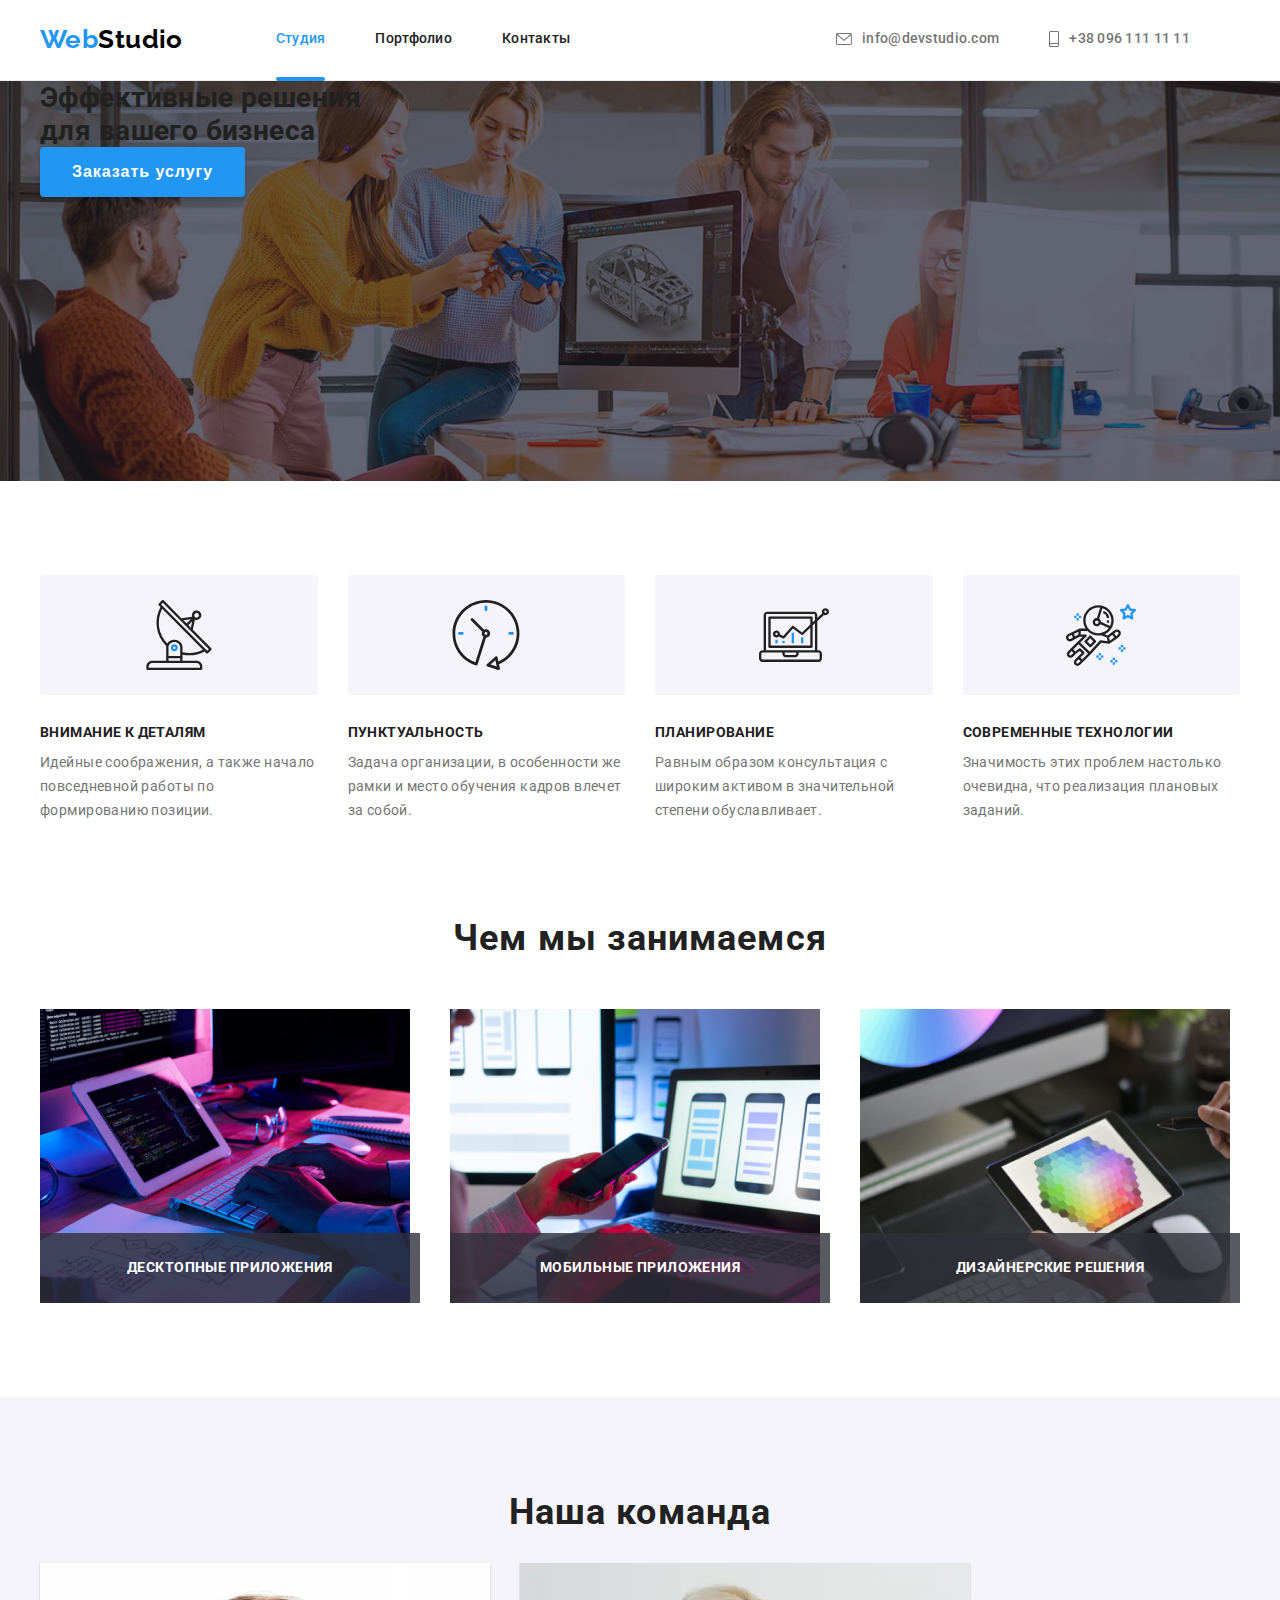
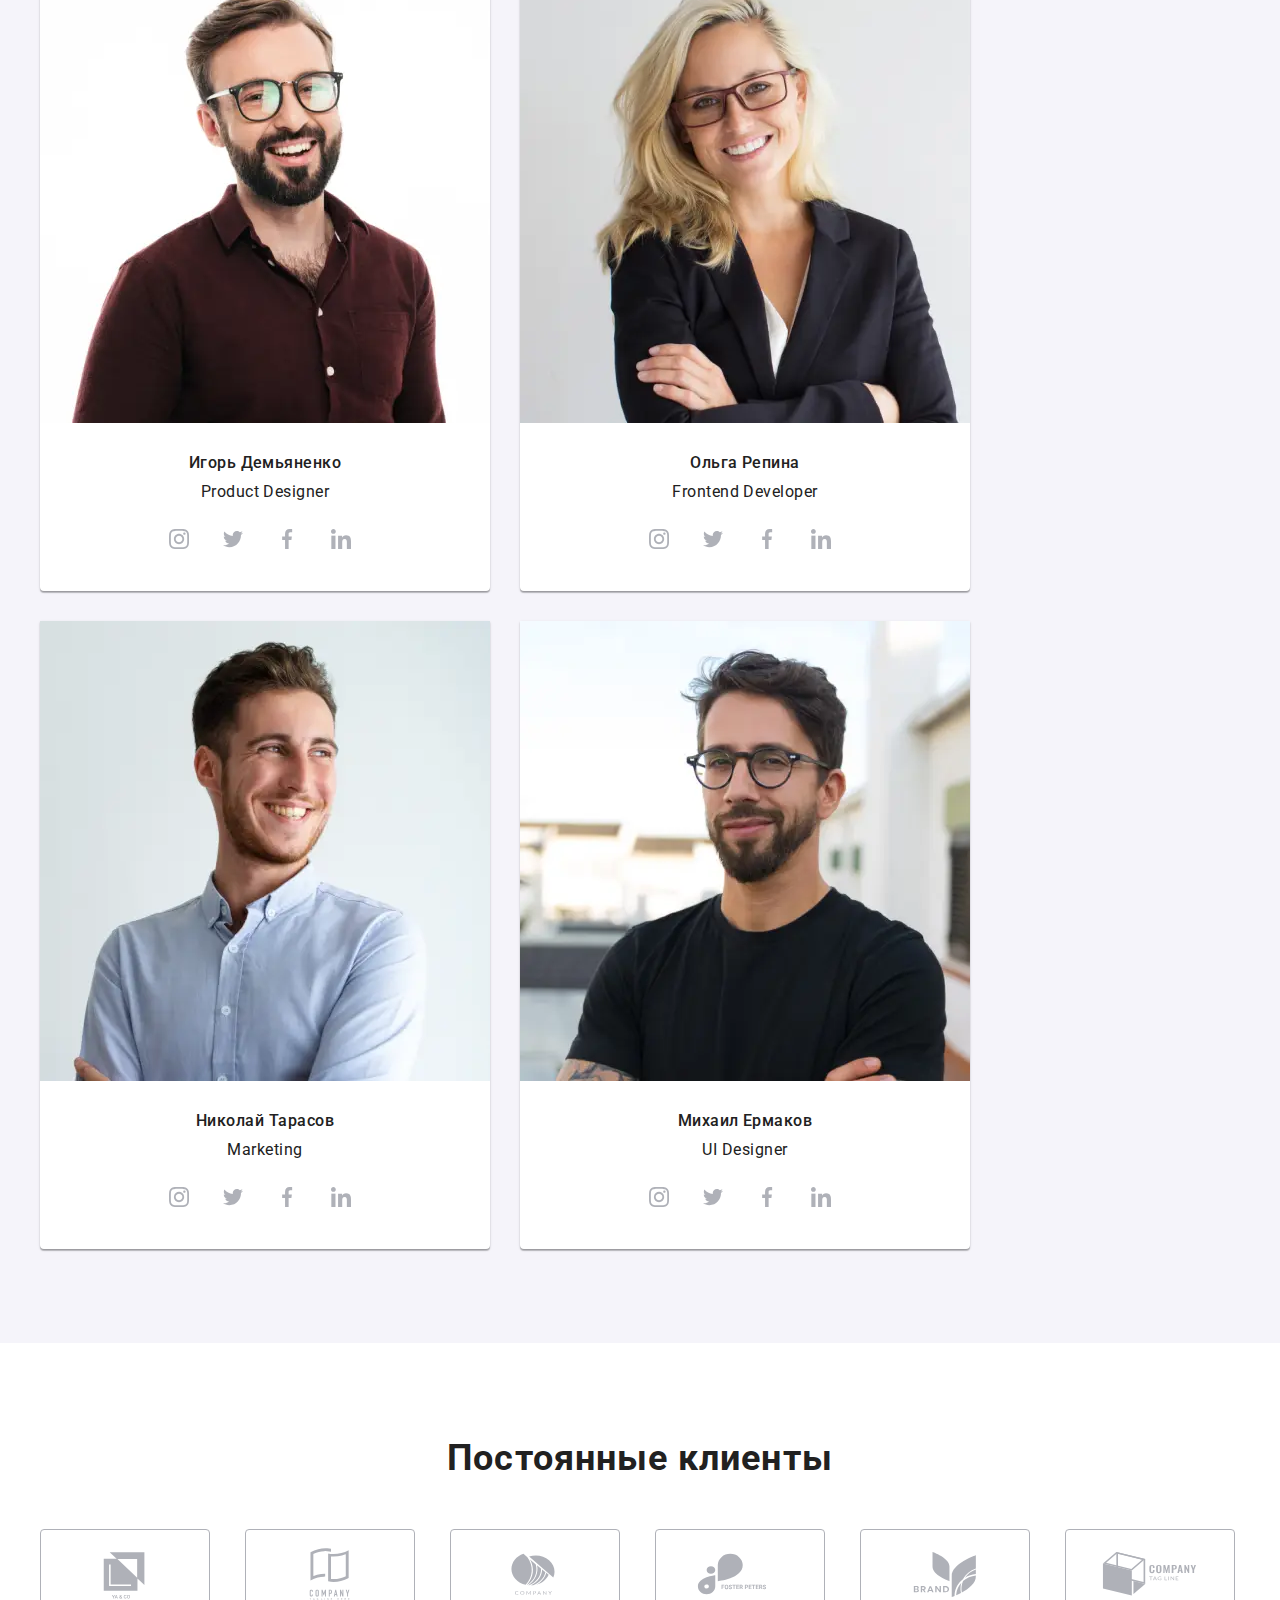
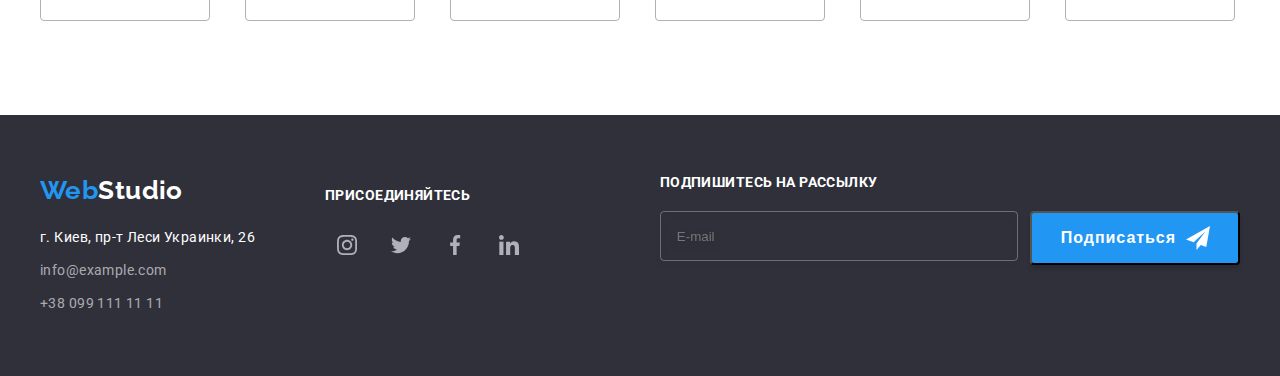
==== commit ca686a41: "правки" ====
--- a/index.html
+++ b/index.html
@@ -111,14 +111,14 @@
         </div> 
     </header>
     <!--HERO-->
-    <!-- <section class="hero">
+    <section class="hero">
         <div class="hero__container container">
             <h1 class="hero__container_title">Эффективные решения <br> для вашего бизнеса</h1>
             <button class="hero__container_title_modal-btn" type="button" data-modal-open>Заказать услугу</button>
         </div>
     </section> 
     <!--WHYUS(services)-->
-    <!-- <section class="services section">
+    <section class="services section">
         <div class="container">
             <h2 class="visually-hidden">Почему выбирают WebStudio</h2>
             <ul class="services__menu list">
@@ -164,9 +164,9 @@
                 </li>
             </ul>
         </div>
-    </section> -->
+    </section>
     <!--WHATWEDO(about)--> 
-    <!-- <section class="about section">
+    <section class="about section">
         <div class="container">
             <h2 class="about__title">Чем мы занимаемся</h2>
             <ul class="about__menu list">
@@ -190,9 +190,9 @@
                 </li>
             </ul>
         </div>
-    </section> -->
+    </section>
     <!--ABOUTUS(masters)-->
-    <!-- <section class="masters section">
+    <section class="masters section">
         <div class="masters-container container">
             <h2 class="about__title">Наша команда</h2>
             <ul class="masters__menu list">
@@ -415,9 +415,9 @@
                 </li>
             </ul>
         </div>
-    </section> -->
+    </section>
     <!--REGULAR CUSTOMERS-->
-    <!-- <section class="customers section">
+    <section class="customers section">
         <div class="customers-container container">
             <h2 class="about__title">Постоянные клиенты</h2>
             <ul class="customers__list list">
@@ -465,13 +465,13 @@
                 </li>
             </ul>
         </div>
-    </section> -->
+    </section>
     <!--FOOTER-->
-    <!-- <footer class="footer">
+    <footer class="footer">
         <div class="footer-container container">
             <div class="footer-container__adress">
-                <div class="footer-logo"><a class="footer-logo_link link" href="./index.html"><span
-                            class="logo-left">Web</span>Studio</a></div>
+                <div class="footer-logo"><a class="footer-logo_link link" href="./index.html">
+                <span class="logo-left">Web</span>Studio</a></div>
                 <address class="adress">
                     <ul class="adress__menu list">
                         <li class="adress__menu_item">
@@ -529,14 +529,14 @@
                         <input class="email-form" type="email" name="email" placeholder="E-mail" required />
                     </label>
                     <button class="footer-form__btn" type="submit">Подписаться
-                        <svg class="footer-form__icon">
+                        <svg class="footer-form__icon" width="24px" height="24px">
                             <use href="./images/sprite.svg#icon-icon_send"></use>
                         </svg>
                     </button>
                 </form>
             </div>
         </div>
-    </footer> -->
+    </footer>
     <!-- <div class="backdrop is-hidden" data-modal>
         <div class="modal">
             <form method="GET" class="modal-form" name="modal-form" autocomplete="off">
--- a/css/main.css
+++ b/css/main.css
@@ -534,7 +534,7 @@
   background-image: url("../images/icon-check-on.svg");
 }
 
-@media screen and (max-width: 767px) {
+@media screen and (max-width: 768px) {
   .mail,
   .tel {
     display: none;
@@ -607,7 +607,7 @@
   border-radius: 2px;
 }
 
-@media screen and (min-width: 768px) {
+@media screen and (min-width: 767px) {
   .header {
     padding-top: 24px;
     padding-bottom: 25px;
@@ -661,49 +661,373 @@
   }
 }
 
-@media screen and (min-width: 768px) {
+@media screen and (min-width: 767px) {
   .header__mobile-btn {
     display: none;
   }
 }
 
+@media screen and (max-width: 1199px) {
+  .header-conteiner__contact_item_link {
+    display: block;
+    padding-top: 5px;
+    padding-bottom: 5px;
+    font-size: 1.2rem;
+    line-height: calc(14 / 12);
+  }
+}
+
+@media screen and (min-width: 767px) and (max-width: 1199px) {
+  .header {
+    font-weight: 500;
+    line-height: calc(16 / 14);
+    letter-spacing: 0.02em;
+    border-bottom: 1px solid #ececec;
+  }
+  .header-container__contact {
+    flex-direction: column;
+    justify-content: center;
+    display: flex;
+    margin-left: 84px;
+  }
+  .mail-icon {
+    height: 10px;
+    width: 14px;
+    margin-right: 10px;
+  }
+  .tel-icon {
+    height: 14px;
+    width: 10px;
+    margin-right: 10px;
+  }
+  .header-conteiner__contact_item_link {
+    font-family: Roboto;
+    font-style: normal;
+    font-weight: 500;
+    align-items: center;
+    font-size: 12px;
+    line-height: 1.16;
+    letter-spacing: 0.02em;
+    color: #757575;
+    display: block;
+    display: flex;
+  }
+  .tel {
+    position: relative;
+    right: 15px;
+  }
+}
+
 .hero {
-  padding-top: 200px;
-  padding-bottom: 200px;
-  max-width: 1600px;
-  margin-left: auto;
-  margin-right: auto;
-  background-color: var(--alt-background-color);
-  background-image: linear-gradient(var(--overlay-hero-bg-color), var(--overlay-hero-bg-color)), url(../images/baner.jpg);
+  min-height: 600px;
+  background-image: linear-gradient(var(--overlay-hero-bg-color), var(--overlay-hero-bg-color)), url("../images/hero/jpg/bg-mobile.jpg");
+  background-position: center;
   background-size: cover;
-}
-
-.hero__container {
+  background-repeat: no-repeat;
+}
+
+@media (min-device-pixel-ratio: 2) and (max-width: 767px), (min-resolution: 192dpi) and (max-width: 767px), (min-resolution: 2dppx) and (max-width: 767px) {
+  .hero {
+    min-height: 400px;
+    background-image: linear-gradient(var(--overlay-hero-bg-color), var(--overlay-hero-bg-color)), url("../images/hero/jpg/bg-mobile@2x.jpg");
+  }
+  .hero__container {
+    display: flex;
+    flex-direction: column;
+    align-items: center;
+  }
+  .hero__container_title {
+    padding-top: 118px;
+    margin: 0 auto 30px;
+    width: 360px;
+    font-weight: 900;
+    font-size: 26px;
+    text-align: center;
+    line-height: 1.61;
+    letter-spacing: 0.06em;
+    text-transform: uppercase;
+    color: var(--main-background-color);
+  }
+}
+
+/* TABLET */
+@media screen and (min-width: 768px) {
+  .hero {
+    width: 100vw;
+    min-height: 400px;
+    background-image: linear-gradient(var(--overlay-hero-bg-color), var(--overlay-hero-bg-color)), url("../images/hero/jpg/bg-tablet.jpg");
+  }
+}
+
+@media (min-device-pixel-ratio: 2) and (min-width: 768px), (min-resolution: 192dpi) and (min-width: 768px), (min-resolution: 2dppx) and (min-width: 768px) {
+  .hero {
+    width: 100vw;
+    min-height: 400px;
+    background-image: linear-gradient(var(--overlay-hero-bg-color), var(--overlay-hero-bg-color)), url("../images/hero/jpg/bg-tablet@2x.jpg");
+  }
+  .hero__container {
+    display: flex;
+    flex-direction: column;
+    align-items: center;
+  }
+  .hero__container_title {
+    padding-top: 118px;
+    margin: 0 auto 30px;
+    width: 360px;
+    font-weight: 900;
+    font-size: 26px;
+    text-align: center;
+    line-height: 1.61;
+    letter-spacing: 0.06em;
+    text-transform: uppercase;
+    color: var(--main-background-color);
+  }
+}
+
+/* DESKTOP */
+@media screen and (min-width: 1200px) {
+  .hero {
+    background-image: linear-gradient(var(--overlay-hero-bg-color), var(--overlay-hero-bg-color)), url("../images/hero/jpg/bg-desktop.jpg");
+  }
+}
+
+@media (min-device-pixel-ratio: 2) and (min-width: 1200px), (min-resolution: 192dpi) and (min-width: 1200px), (min-resolution: 2dppx) and (min-width: 1200px) {
+  .hero {
+    background-image: linear-gradient(var(--overlay-hero-bg-color), var(--overlay-hero-bg-color)), url("../images/hero/jpg/bg-desktop@2x.jpg");
+  }
+  .hero__container {
+    display: flex;
+    flex-direction: column;
+    align-items: center;
+  }
+  .hero__container_title {
+    margin: 0 auto 30px;
+    width: 696px;
+    font-weight: 900;
+    font-size: 44px;
+    text-align: center;
+    line-height: 1.36;
+    letter-spacing: 0.06em;
+    text-transform: uppercase;
+    color: var(--main-background-color);
+  }
+}
+
+.footer {
+  background-color: #2f303a;
+}
+
+.footer .footer-logo_link {
+  display: inline-block;
+  text-decoration: none;
+}
+
+.footer-container {
+  padding-top: 60px;
+  padding-bottom: 60px;
   display: flex;
   flex-direction: column;
   align-items: center;
 }
 
-.hero__container_title {
-  margin: 0 auto 30px;
-  width: 696px;
-  font-weight: 900;
-  font-size: 44px;
+@media screen and (min-width: 768px) {
+  .footer-container {
+    flex-wrap: wrap;
+    flex-direction: row;
+    align-items: start;
+  }
+}
+
+.adress__menu_item_span {
+  margin-bottom: 9px;
+  color: #ffffff;
+  font-style: normal;
+}
+
+.adress__menu_item_link {
+  margin-bottom: 9px;
+}
+
+.adress__menu_item_link {
+  font-style: normal;
+  color: rgba(255, 255, 255, 0.6);
+  font-size: 14px;
+  line-height: 1.71;
+  letter-spacing: 0.03em;
+  text-decoration: none;
+  transition: color 250ms;
+  transition-timing-function: cubic-bezier(0.4, 0, 0.2, 1);
+}
+
+.adress__menu_item_link:hover, .adress__menu_item_link:focus {
+  color: var(--accent-color);
+}
+
+.footer-container__adress {
   text-align: center;
-  line-height: 1.36;
+}
+
+@media screen and (min-width: 768px) and (max-width: 1199px) {
+  .footer-container__adress {
+    width: 308px;
+    padding-left: 76px;
+  }
+}
+
+@media screen and (min-width: 1200px) {
+  .footer-container__adress {
+    text-align: start;
+  }
+}
+
+.footer-social-container {
+  margin-top: 60px;
+  margin-left: 0;
+  padding-top: 0;
+  text-align: center;
+  flex-direction: column;
+  align-items: center;
+}
+
+@media screen and (min-width: 768px) {
+  .footer-social-container {
+    margin-left: 165px;
+    margin-top: 0;
+    flex-direction: row;
+    align-items: flex-start;
+  }
+}
+
+@media screen and (min-width: 1200px) {
+  .footer-social-container {
+    padding-top: 12px;
+    margin-left: 70px;
+    text-align: start;
+  }
+}
+
+.footer-social-container .footer-social__title {
+  margin-bottom: 20px;
+  font-weight: bold;
+  font-size: 14px;
+  line-height: 16px;
+  letter-spacing: 0.03em;
+  text-transform: uppercase;
+  color: #ffffff;
+}
+
+.footer-form-container {
+  padding-top: 12px;
+  margin-left: auto;
+  margin-top: 60px;
+  width: 100%;
+  padding: 0;
+  flex-direction: column;
+  text-align: center;
+}
+
+@media screen and (min-width: 767px) and (max-width: 1199px) {
+  .footer-form-container {
+    margin-right: auto;
+    flex-direction: row;
+  }
+}
+
+@media screen and (min-width: 1200px) {
+  .footer-form-container {
+    width: auto;
+    margin-top: 0;
+    flex-direction: row;
+    text-align: start;
+  }
+}
+
+.footer-form {
+  display: flex;
+  align-items: center;
+  flex-direction: column;
+}
+
+@media screen and (min-width: 1200px) {
+  .footer-form {
+    align-items: start;
+    flex-direction: row;
+  }
+}
+
+.footer-form__title {
+  width: 100%;
+  font-weight: bold;
+  font-size: 14px;
+  line-height: 1.14;
+  letter-spacing: 0.03em;
+  text-transform: uppercase;
+  color: #ffffff;
+}
+
+.email-form {
+  margin-top: 20px;
+  padding-left: 16px;
+  width: 98%;
+  height: 50px;
+  border: 1px solid rgba(255, 255, 255, 0.3);
+  box-sizing: border-box;
+  filter: drop-shadow(0px 4px 4px rgba(0, 0, 0, 0.15));
+  border-radius: 4px;
+  background-color: transparent;
+  outline: none;
+  color: #ffffff;
+  transition: border-color 250ms;
+  transition-timing-function: cubic-bezier(0.4, 0, 0.2, 1);
+}
+
+.email-form:focus {
+  border-color: var(--accent-color);
+}
+
+@media screen and (max-width: 768px) {
+  .email-form {
+    width: 450px;
+  }
+}
+
+@media screen and (min-width: 768px) and (max-width: 1199px) {
+  .email-form {
+    width: 450px;
+  }
+}
+
+@media screen and (min-width: 1200px) {
+  .email-form {
+    width: 358px;
+  }
+}
+
+.footer-form__btn {
+  position: relative;
+  font-weight: bold;
+  font-size: 16px;
+  line-height: 1.87;
+  text-align: center;
   letter-spacing: 0.06em;
-  text-transform: uppercase;
-  color: var(--main-background-color);
-}
-
-.footer {
-  background-color: var(--footer-background-color);
-  padding-top: 60px;
-  padding-bottom: 60px;
-}
-
-.footer-icon {
-  fill: var(--main-background-color);
+  outline: none;
+  color: #ffffff;
+  margin-left: 12px;
+  margin-top: 20px;
+  padding-top: 10px;
+  padding-bottom: 10px;
+  padding-right: 62px;
+  padding-left: 29px;
+  background: #2196f3;
+  box-shadow: 0px 4px 4px rgba(0, 0, 0, 0.15);
+  border-radius: 4px;
+}
+
+.footer-form__icon {
+  position: absolute;
+  top: 50%;
+  right: 28px;
+  transform: translateY(-50%);
 }
 
 .footer-logo_link {
@@ -716,95 +1040,6 @@
 
 .footer-logo {
   margin-bottom: 20px;
-}
-
-.footer-link {
-  background-color: var(--footer-link-bg);
-  margin-right: 10px;
-}
-
-.footer-social__title,
-.footer-form__title {
-  font-weight: 700;
-  font-size: 14px;
-  line-height: 16px;
-  text-transform: uppercase;
-  color: var(--main-background-color);
-  margin-bottom: 20px;
-}
-
-.footer-container {
-  display: flex;
-  align-items: baseline;
-}
-
-.footer-container__adress {
-  margin-right: 70px;
-}
-
-.footer-social-container {
-  margin-right: 93px;
-}
-
-.footer-form {
-  display: flex;
-}
-
-.footer-form__title {
-  margin-bottom: 20px;
-}
-
-.footer-form__btn {
-  display: flex;
-  align-items: center;
-  justify-content: center;
-  height: 50px;
-  min-width: 200px;
-  font-weight: 700;
-  font-size: 16px;
-  line-height: 1.87;
-  letter-spacing: 0.06em;
-  color: var(--main-background-color);
-  background: var(--accent-color);
-  cursor: pointer;
-  box-shadow: 0px 4px 4px var(--button-shadow);
-  border-radius: 4px;
-  border: none;
-  transition: background 250ms cubic-bezier(0.4, 0, 0.2, 1);
-}
-
-.footer-form__btn:hover, .footer-form__btn:focus {
-  background: var(--btn-hover-color);
-}
-
-.footer-form__icon {
-  height: 24px;
-  width: 24px;
-  margin-left: 10px;
-  fill: var(--main-background-color);
-}
-
-.email-form {
-  height: 50px;
-  width: 358px;
-  font-size: 16px;
-  line-height: 1.25;
-  background-color: inherit;
-  color: var(--main-background-color);
-  padding-left: 16px;
-  display: flex;
-  align-items: center;
-  border: 1px solid rgba(255, 255, 255, 0.3);
-  box-sizing: border-box;
-  filter: drop-shadow(0px 4px 4px rgba(0, 0, 0, 0.15));
-  border-radius: 4px;
-  margin-right: 12px;
-  transition: border-color 250ms cubic-bezier(0.4, 0, 0.2, 1);
-}
-
-.email-form:focus {
-  border-color: var(--accent-color);
-  outline: none;
 }
 
 .hero-portfolio__menu {
@@ -839,7 +1074,46 @@
 }
 
 .masters {
-  background-color: var(--aboutus-background-color);
+  background-color: #f5f4fa;
+}
+
+.masters .about__title {
+  margin-bottom: 30px;
+  font-weight: bold;
+  font-size: 28px;
+  line-height: 1.18;
+  text-align: center;
+  letter-spacing: 0.03em;
+}
+
+@media screen and (min-width: 1200px) {
+  .masters .about__title {
+    font-size: 36px;
+    line-height: 1.17;
+    margin-bottom: 30px;
+  }
+}
+
+.masters__menu_item {
+  background-color: #ffffff;
+  box-shadow: 0px 1px 3px rgba(0, 0, 0, 0.12), 0px 1px 1px rgba(0, 0, 0, 0.14), 0px 2px 1px rgba(0, 0, 0, 0.2);
+  border-radius: 0px 0px 4px 4px;
+}
+
+.masters__menu_item .masterd__title {
+  margin-top: 30px;
+  margin-bottom: 10px;
+  font-weight: 500;
+  font-size: 16px;
+  line-height: 1.19;
+  letter-spacing: 0.03em;
+}
+
+.masters__menu_item .masters__menu_description {
+  margin-bottom: 16px;
+  font-size: 16px;
+  line-height: 1.19;
+  letter-spacing: 0.03em;
 }
 
 .masters__menu {
@@ -849,98 +1123,125 @@
   margin-top: -30px;
 }
 
-.masters__menu_item {
-  background-color: var(--main-background-color);
-  box-shadow: 0px 1px 3px rgba(0, 0, 0, 0.12), 0px 1px 1px rgba(0, 0, 0, 0.14), 0px 2px 1px rgba(0, 0, 0, 0.2);
-  border-radius: 0px 0px 4px 4px;
-  flex-basis: calc((100% - 120px) / 4);
+.masters__menu .masters__menu_item {
+  flex-basis: calc(100% - 30px);
+  margin-top: 30px;
+  margin-left: 30px;
+  padding-bottom: 30px;
+  text-align: center;
+}
+
+@media screen and (min-width: 768px) {
+  .masters__menu .masters__menu_item {
+    flex-basis: calc((100% - 30px * 2) / 2);
+  }
+}
+
+@media screen and (min-width: 1200px) {
+  .masters__menu .masters__menu_item {
+    flex-basis: calc((100% - 30px * 4) / 4);
+  }
+}
+
+.about__title {
+  margin-bottom: 30px;
+  font-weight: bold;
+  font-size: 28px;
+  line-height: 1.18;
+  text-align: center;
+  letter-spacing: 0.03em;
+  color: #212121;
+}
+
+@media screen and (min-width: 1200px) {
+  .about__title {
+    font-size: 36px;
+    line-height: 1.17;
+    margin-bottom: 50px;
+  }
+}
+
+.customers__list {
+  display: flex;
+  flex-wrap: wrap;
+  margin-left: -30px;
+  margin-top: -30px;
+}
+
+.customers__list_item {
+  display: flex;
   margin-left: 30px;
   margin-top: 30px;
-}
-
-.masters__menu_div {
-  padding: 30px;
-}
-
-.masters__menu_description {
-  font-size: 16px;
-  line-height: 1.19;
-  text-align: center;
-  color: var(--secondary-text-color);
-  margin-bottom: 16px;
-}
-
-@media screen and (min-width: 480px) {
-  .masters-img {
-    text-align: center;
-    width: 450px;
-    height: 460px;
-  }
-  .masters__menu {
-    margin-top: 0px;
-  }
+  flex-basis: calc((100% - 30px * 2) / 2);
 }
 
 @media screen and (min-width: 768px) {
-  .masters-img {
-    text-align: center;
-    width: 354px;
-    height: 374px;
-  }
-  .masters__menu {
-    display: flex;
-    flex-wrap: wrap;
-    margin-left: -30px;
-    margin-top: -30px;
+  .customers__list_item {
+    flex-basis: calc((100% - 30px * 3) / 3);
   }
 }
 
 @media screen and (min-width: 1200px) {
-  .masters-img {
-    text-align: center;
-    width: 270px;
-    height: 260px;
-  }
-  .masters__menu {
-    display: flex;
-    flex-wrap: wrap;
-    margin-left: -30px;
-    margin-top: -30px;
-  }
-}
-
-.customers__list {
-  display: flex;
-}
-
-.customers__list_item:not(:last-child) {
-  margin-right: 30px;
+  .customers__list_item {
+    flex-basis: calc((100% - 30px * 6) / 6);
+  }
 }
 
 .customers__list_link {
   display: flex;
   justify-content: center;
   align-items: center;
-  width: 170px;
-  height: 92px;
-  background-color: transparent;
-  border: 1px solid var(--main-icon-color);
+  fill: #afb1b8;
+  border: 1px solid #afb1b8;
   box-sizing: border-box;
   border-radius: 4px;
-  transition: border 250ms cubic-bezier(0.4, 0, 0.2, 1), fill 250ms cubic-bezier(0.4, 0, 0.2, 1);
+  transition: border-color 250ms;
+  transition-timing-function: cubic-bezier(0.4, 0, 0.2, 1);
+}
+
+@media screen and (max-width: 767px) {
+  .customers__list_link {
+    width: 210px;
+    height: 92px;
+  }
+}
+
+@media screen and (min-width: 768px) {
+  .customers__list_link {
+    width: 226px;
+    height: 92px;
+  }
+}
+
+@media screen and (min-width: 1200px) {
+  .customers__list_link {
+    width: 170px;
+    height: 92px;
+  }
 }
 
 .customers__list_link:hover, .customers__list_link:focus {
-  border: 1px solid var(--accent-color);
-}
-
+  border-color: var(--accent-color);
+}
+
+.customers__list_link:hover .customers__list_link_icon, .customers__list_link:focus .customers__list_link_icon {
+  fill: var(--accent-color);
+}
+
+.customers__list_link_icon,
 .customers__list_link_icon {
-  fill: var(--main-icon-color);
-}
-
-.customers__list_link:hover .customers__list_link_icon,
-.customers__list_link:focus .customers__list_link_icon {
-  fill: var(--accent-color);
+  transition: fill 250ms;
+  transition-timing-function: cubic-bezier(0.4, 0, 0.2, 1);
+}
+
+.about {
+  padding-top: 0;
+}
+
+@media screen and (max-width: 1199px) {
+  .about {
+    display: none;
+  }
 }
 
 .about__menu {
@@ -977,39 +1278,82 @@
   background-color: var(--overlay-whatwedo-bg);
 }
 
-.services {
-  padding-bottom: 0;
-}
-
 .services__menu {
   display: flex;
+  flex-wrap: wrap;
+  margin-left: -30px;
+  margin-top: -30px;
 }
 
 .services__menu_item {
-  width: 270px;
-}
-
-.services__menu_item:not(:first-child) {
+  flex-basis: calc(100% - 30px);
   margin-left: 30px;
+  margin-top: 30px;
+}
+
+.services__menu_item_title {
+  text-align: center;
+  margin-bottom: 10px;
+  font-weight: bold;
+  font-size: 14px;
+  line-height: 1.14;
+  letter-spacing: 0.03em;
+  text-transform: uppercase;
+  color: var(--title-text-color);
+}
+
+@media screen and (min-width: 768px) {
+  .services__menu_item {
+    flex-basis: calc((100% - 30px * 2) / 2);
+    margin-left: 30px;
+    margin-top: 30px;
+  }
+  .services__menu_item_title {
+    text-align: start;
+    margin-bottom: 10px;
+    font-weight: bold;
+    font-size: 14px;
+    line-height: 1.14;
+    letter-spacing: 0.03em;
+    text-transform: uppercase;
+    color: var(--title-text-color);
+  }
+}
+
+@media screen and (min-width: 1200px) {
+  .services__menu_item {
+    flex-basis: calc((100% - 30px * 4) / 4);
+    margin-left: 30px;
+    margin-top: 30px;
+  }
+  .services__menu_item_title {
+    margin-bottom: 10px;
+    font-weight: bold;
+    font-size: 14px;
+    line-height: 1.14;
+    letter-spacing: 0.03em;
+    text-transform: uppercase;
+    color: var(--title-text-color);
+  }
 }
 
 .services__menu_item_preimage {
   display: flex;
+  height: 120px;
   justify-content: center;
   align-items: center;
-  width: 270px;
-  height: 120px;
-  background-color: var(--aboutus-background-color);
+  background: #f5f4fa;
+  border-radius: 4px;
   margin-bottom: 30px;
+}
+
+.services-icon {
+  width: 70px;
 }
 
 .services__menu_item_description {
   line-height: 1.71;
   color: var(--secondary-text-color);
-}
-
-.services-icon {
-  width: 70px;
 }
 
 .border-portfolio {
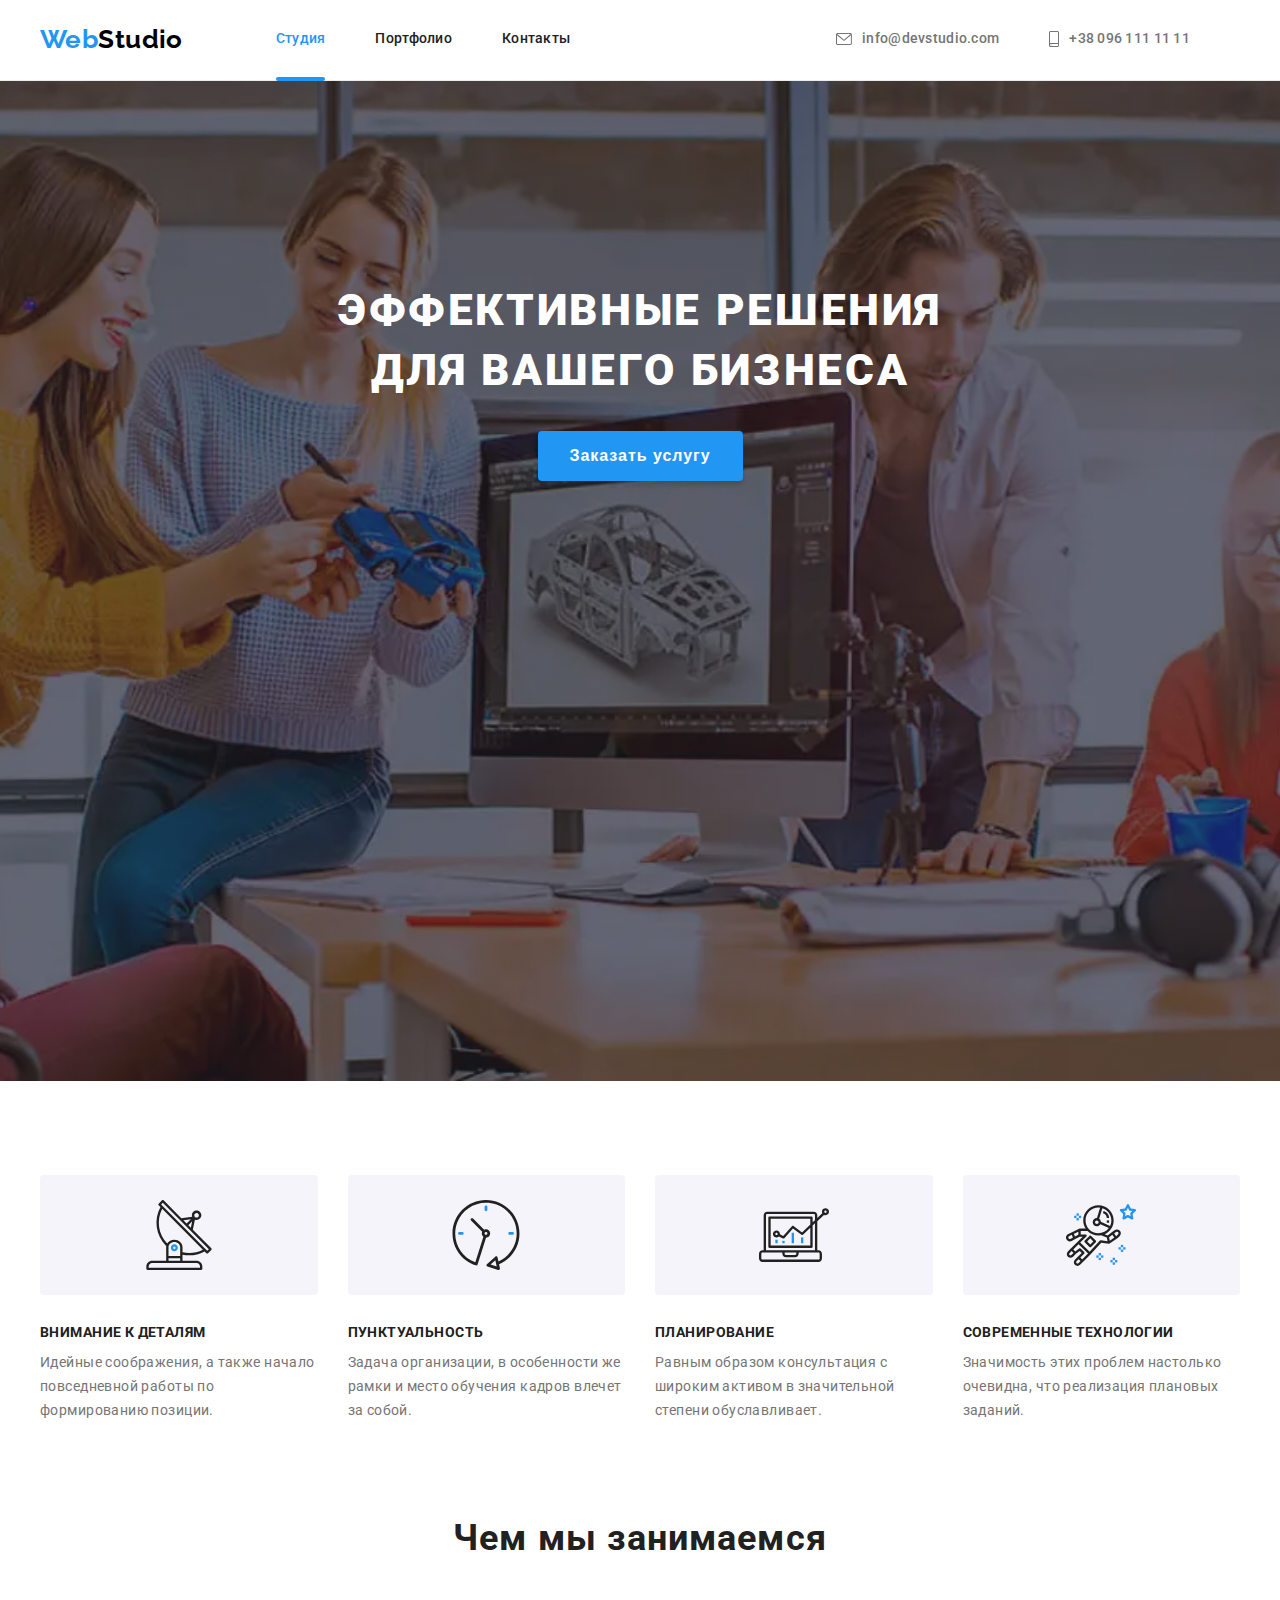
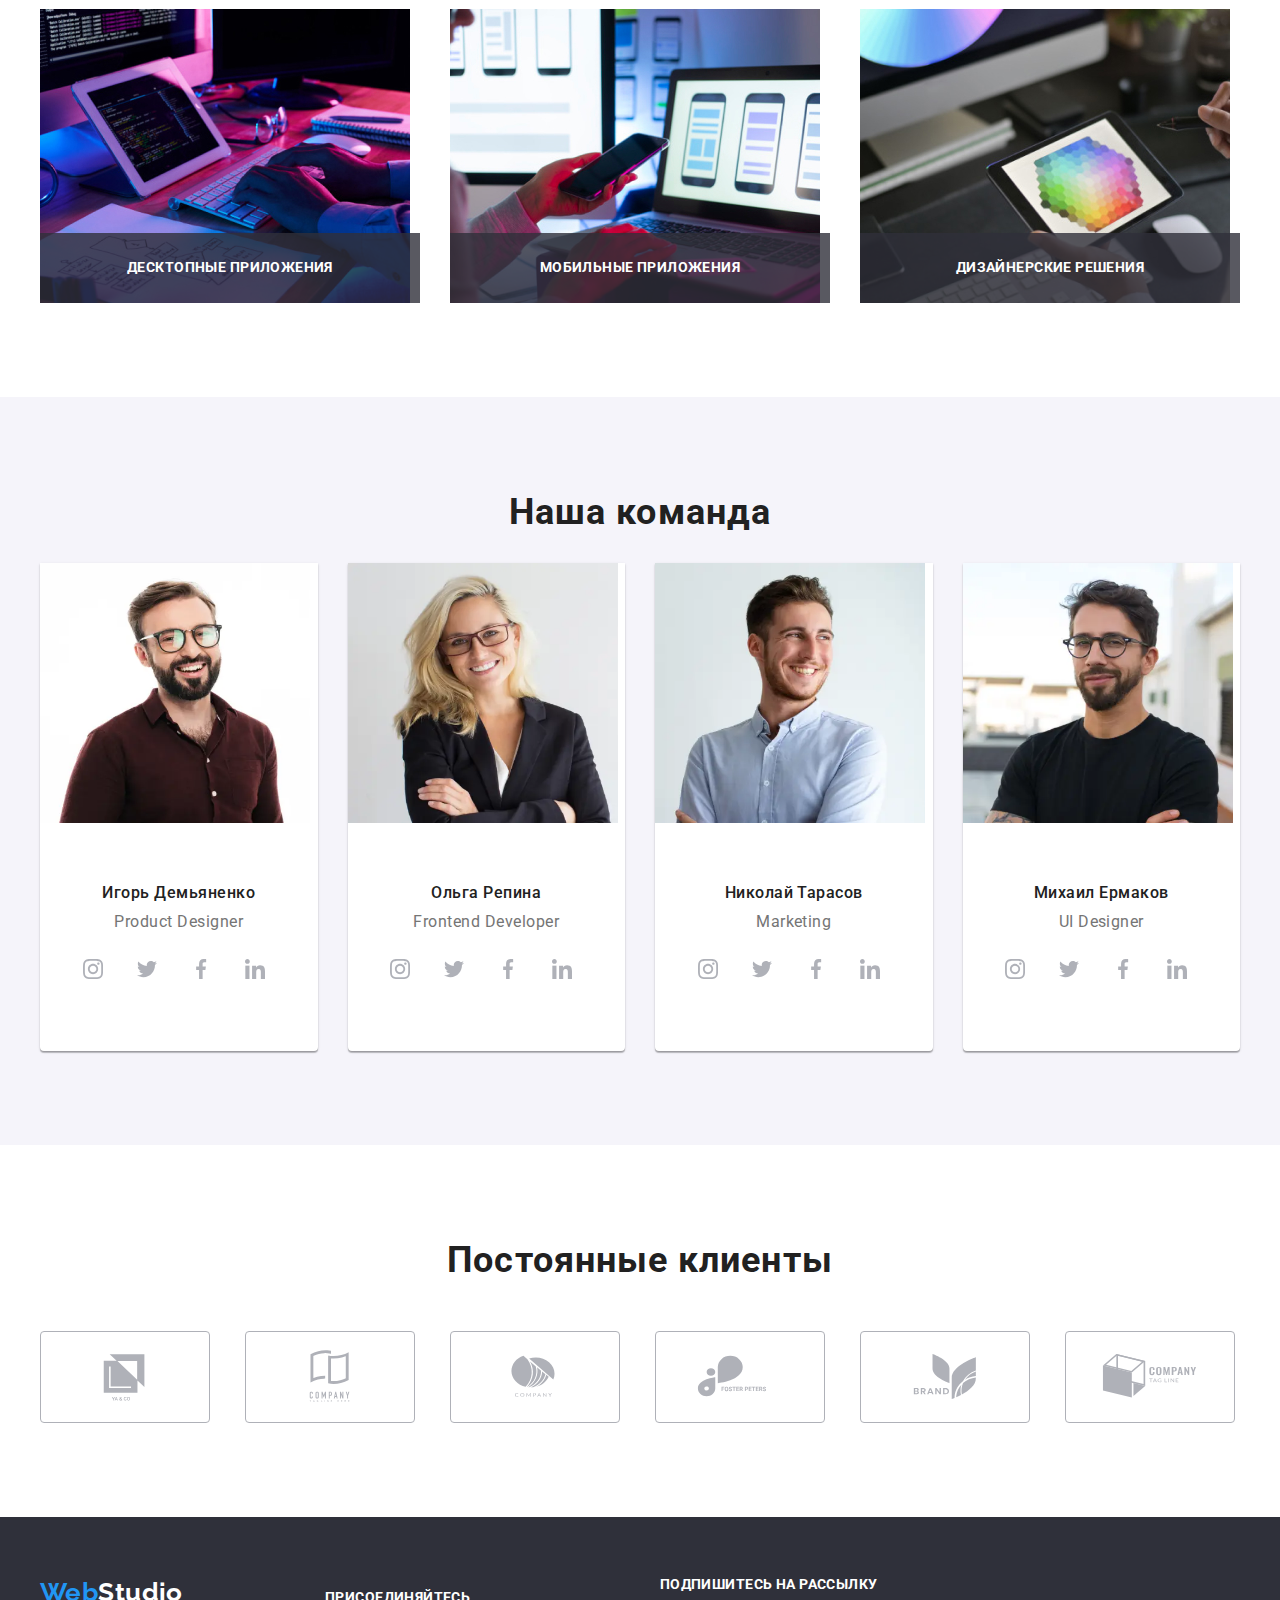
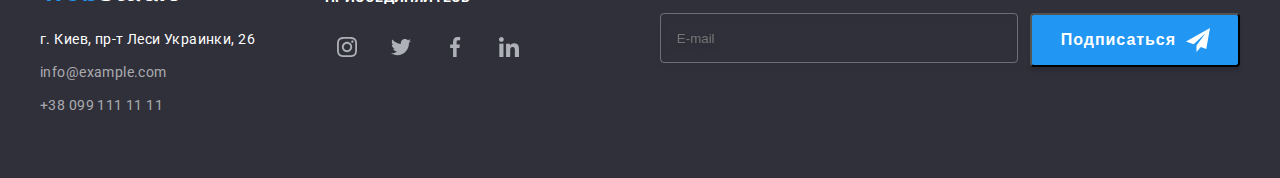
==== commit c9fd322d: "правки" ====
--- a/index.html
+++ b/index.html
@@ -537,7 +537,7 @@
             </div>
         </div>
     </footer>
-    <!-- <div class="backdrop is-hidden" data-modal>
+    <div class="backdrop is-hidden" data-modal>
         <div class="modal">
             <form method="GET" class="modal-form" name="modal-form" autocomplete="off">
                 <h3 class="modal-title">Оставьте свои данные, мы вам перезвоним</h3>
@@ -574,7 +574,7 @@
                     <span class="label-name">Коментарий</span>
                     <textarea name="contact-comment" class="modal-contact-comment" placeholder="Введите текст"></textarea>
                 </label>
-                <label class="checkbox-label">
+                <label for="user-privacy" class="checkbox-label">
                     <input type="checkbox" name="terms-contract" class="modal-checkbox" value="accept" required>
                     <span class="icon-check"></span>
                     <span class="checkbox-text">
@@ -590,7 +590,7 @@
                 </svg>
             </button>
         </div>
-    </div> -->
+    </div>
     <script src="./js/mobile-menu.js"></script>
     <script src="./js/modal.js"></script> 
 
--- a/css/main.css
+++ b/css/main.css
@@ -362,11 +362,12 @@
   position: fixed;
   top: 0;
   left: 0;
-  width: 100vw;
-  height: 100vh;
-  background-color: var(--modal-bg-color);
+  width: 100%;
+  height: 100%;
+  background: rgba(0, 0, 0, 0.2);
   z-index: 100;
-  transition: opacity 250ms cubic-bezier(0.4, 0, 0.2, 1), visibility 250ms cubic-bezier(0.4, 0, 0.2, 1);
+  transition: opacity 250ms, visibility 250ms;
+  transition-timing-function: cubic-bezier(0.4, 0, 0.2, 1);
 }
 
 .modal {
@@ -374,26 +375,48 @@
   top: 50%;
   left: 50%;
   transform: translate(-50%, -50%);
-  width: 528px;
-  height: 581px;
-  background-color: var(--main-background-color);
+  width: 96vw;
+  max-width: 450px;
+  height: 96vh;
+  max-height: 609px;
+  overflow: auto;
+  background: #ffffff;
   box-shadow: 0px 1px 3px rgba(0, 0, 0, 0.12), 0px 1px 1px rgba(0, 0, 0, 0.14), 0px 2px 1px rgba(0, 0, 0, 0.2);
   border-radius: 4px;
-  padding: 40px;
+}
+
+@media screen and (min-width: 1200px) {
+  .modal {
+    max-width: 450px;
+    min-height: 609px;
+  }
+}
+
+@media screen and (min-width: 1200px) {
+  .modal {
+    max-width: 528px;
+    min-height: 581px;
+  }
 }
 
 .modal-close-btn {
+  right: 8px;
+  top: 8px;
   position: absolute;
-  top: 8px;
-  right: 8px;
+  display: flex;
+  align-items: center;
+  justify-content: center;
+  background: #ffffff;
+  border: 1px solid rgba(0, 0, 0, 0.1);
+  padding: 0;
   width: 30px;
   height: 30px;
   border-radius: 50%;
-  background-color: transparent;
-  border: 1px solid var(--border-close-btn);
   cursor: pointer;
-  padding: 0;
-  display: inline-block;
+}
+
+.modal-close-btn:hover .ikon-close {
+  fill: var(--accent-color);
 }
 
 .is-hidden {
@@ -403,6 +426,9 @@
 }
 
 .modal-title {
+  padding-top: 40px;
+  letter-spacing: 0.03em;
+  color: #212121;
   font-weight: 700;
   font-size: 20px;
   line-height: 1.15;
@@ -497,7 +523,7 @@
   fill: var(--accent-color);
 }
 
-.label-name {
+.label-name .checkbox-label {
   position: absolute;
   transform: translateY(-18px);
   font-size: 12px;
@@ -521,17 +547,32 @@
 }
 
 .checkbox-text {
-  font-size: 14px;
+  font-size: 12px;
   line-height: 1.71;
   color: var(--secondary-text-color);
 }
 
+@media screen and (min-width: 1200px) {
+  .checkbox-text {
+    font-size: 14px;
+    line-height: 1.71;
+    color: var(--secondary-text-color);
+  }
+}
+
 .contract-link {
   color: var(--accent-color);
 }
 
 .modal-checkbox:checked + .icon-check {
   background-image: url("../images/icon-check-on.svg");
+}
+
+.modal-form {
+  display: flex;
+  flex-direction: column;
+  padding-left: 40px;
+  padding-right: 40px;
 }
 
 @media screen and (max-width: 768px) {
@@ -719,98 +760,101 @@
 }
 
 .hero {
-  min-height: 600px;
-  background-image: linear-gradient(var(--overlay-hero-bg-color), var(--overlay-hero-bg-color)), url("../images/hero/jpg/bg-mobile.jpg");
+  text-align: center;
+  background-color: #2f303a;
   background-position: center;
   background-size: cover;
-  background-repeat: no-repeat;
-}
-
-@media (min-device-pixel-ratio: 2) and (max-width: 767px), (min-resolution: 192dpi) and (max-width: 767px), (min-resolution: 2dppx) and (max-width: 767px) {
+  margin-left: auto;
+  margin-right: auto;
+  background-image: linear-gradient(to right, var(--overlay-hero-bg-color), var(--overlay-hero-bg-color)), url(../images/hero/jpg/bg-mobile.jpg);
+  background-image: linear-gradient(to right, var(--overlay-hero-bg-color), var(--overlay-hero-bg-color)), url(../images/hero/webp/bg-mobile.webp);
+  padding-top: 118px;
+  padding-bottom: 118px;
+}
+
+@media screen and (min-device-pixel-ratio: 2), screen and (min-resolution: 192dpi), screen and (min-resolution: 2dppx) {
   .hero {
-    min-height: 400px;
-    background-image: linear-gradient(var(--overlay-hero-bg-color), var(--overlay-hero-bg-color)), url("../images/hero/jpg/bg-mobile@2x.jpg");
-  }
-  .hero__container {
-    display: flex;
-    flex-direction: column;
-    align-items: center;
-  }
-  .hero__container_title {
-    padding-top: 118px;
-    margin: 0 auto 30px;
-    width: 360px;
-    font-weight: 900;
-    font-size: 26px;
-    text-align: center;
-    line-height: 1.61;
-    letter-spacing: 0.06em;
-    text-transform: uppercase;
-    color: var(--main-background-color);
-  }
-}
-
-/* TABLET */
+    background-image: linear-gradient(to right, var(--overlay-hero-bg-color), var(--overlay-hero-bg-color)), url(../images/hero/jpg/bg-mobile@2x.jpg);
+    background-image: linear-gradient(to right, var(--overlay-hero-bg-color), var(--overlay-hero-bg-color)), url(../images/hero/webp/bg-mobile@2x.webp);
+  }
+}
+
 @media screen and (min-width: 768px) {
   .hero {
-    width: 100vw;
-    min-height: 400px;
-    background-image: linear-gradient(var(--overlay-hero-bg-color), var(--overlay-hero-bg-color)), url("../images/hero/jpg/bg-tablet.jpg");
-  }
-}
-
-@media (min-device-pixel-ratio: 2) and (min-width: 768px), (min-resolution: 192dpi) and (min-width: 768px), (min-resolution: 2dppx) and (min-width: 768px) {
+    background-image: linear-gradient(to right, var(--overlay-hero-bg-color), var(--overlay-hero-bg-color)), url(../images/hero/jpg/bg-tablet.jpg);
+    background-image: linear-gradient(to right, var(--overlay-hero-bg-color), var(--overlay-hero-bg-color)), url(../images/hero/webp/bg-tablet.webp);
+    padding-top: 118px;
+    padding-bottom: 118px;
+  }
+}
+
+@media screen and (min-width: 768px) and (min-device-pixel-ratio: 2), screen and (min-width: 768px) and (min-resolution: 192dpi), screen and (min-width: 768px) and (min-resolution: 2dppx) {
   .hero {
-    width: 100vw;
-    min-height: 400px;
-    background-image: linear-gradient(var(--overlay-hero-bg-color), var(--overlay-hero-bg-color)), url("../images/hero/jpg/bg-tablet@2x.jpg");
-  }
-  .hero__container {
-    display: flex;
-    flex-direction: column;
-    align-items: center;
-  }
+    background-image: linear-gradient(to right, var(--overlay-hero-bg-color), var(--overlay-hero-bg-color)), url(../images/hero/jpg/bg-tablet@2x.jpg);
+    background-image: linear-gradient(to right, rgba(47, 48, 58, 0.4), var(--overlay-hero-bg-color), var(--overlay-hero-bg-color)), url(../img/hero/webp/bg-tablet@2x.webp);
+  }
+}
+
+@media screen and (min-width: 1200px) {
+  .hero {
+    background-image: linear-gradient(to right, var(--overlay-hero-bg-color), var(--overlay-hero-bg-color)), url(../images/hero/jpg/bg-desktop.jpg);
+    background-image: linear-gradient(to right, var(--overlay-hero-bg-color), var(--overlay-hero-bg-color)), url(../images/hero/webp/bg-desktop.webp);
+    padding-top: 200px;
+    padding-bottom: 200px;
+    max-width: 1600px;
+    height: 600px;
+  }
+}
+
+@media screen and (min-width: 1200px) and (min-device-pixel-ratio: 2), screen and (min-width: 1200px) and (min-resolution: 192dpi), screen and (min-width: 1200px) and (min-resolution: 2dppx) {
+  .hero {
+    background-image: linear-gradient(to right, var(--overlay-hero-bg-color), var(--overlay-hero-bg-color)), url(../images/hero/jpg/bg-desktop@2x.jpg);
+    background-image: linear-gradient(to right, var(--overlay-hero-bg-color), var(--overlay-hero-bg-color)), url(../images/hero/webp/bg-desktop@2x.webp);
+  }
+}
+
+.hero__container_title {
+  margin-left: auto;
+  margin-right: auto;
+  margin-bottom: 30px;
+  color: #ffffff;
+  font-weight: 900;
+  text-align: center;
+  letter-spacing: 0.06em;
+  text-transform: uppercase;
+  max-width: 380px;
+  font-size: 26px;
+  line-height: 1.61;
+}
+
+@media screen and (min-width: 1200px) {
   .hero__container_title {
-    padding-top: 118px;
-    margin: 0 auto 30px;
-    width: 360px;
-    font-weight: 900;
-    font-size: 26px;
-    text-align: center;
-    line-height: 1.61;
-    letter-spacing: 0.06em;
-    text-transform: uppercase;
-    color: var(--main-background-color);
-  }
-}
-
-/* DESKTOP */
-@media screen and (min-width: 1200px) {
-  .hero {
-    background-image: linear-gradient(var(--overlay-hero-bg-color), var(--overlay-hero-bg-color)), url("../images/hero/jpg/bg-desktop.jpg");
-  }
-}
-
-@media (min-device-pixel-ratio: 2) and (min-width: 1200px), (min-resolution: 192dpi) and (min-width: 1200px), (min-resolution: 2dppx) and (min-width: 1200px) {
-  .hero {
-    background-image: linear-gradient(var(--overlay-hero-bg-color), var(--overlay-hero-bg-color)), url("../images/hero/jpg/bg-desktop@2x.jpg");
-  }
-  .hero__container {
-    display: flex;
-    flex-direction: column;
-    align-items: center;
-  }
-  .hero__container_title {
-    margin: 0 auto 30px;
-    width: 696px;
-    font-weight: 900;
+    max-width: 696px;
     font-size: 44px;
-    text-align: center;
     line-height: 1.36;
-    letter-spacing: 0.06em;
-    text-transform: uppercase;
-    color: var(--main-background-color);
-  }
+  }
+}
+
+.hero__container_title_modal-btn {
+  min-width: 200px;
+  background-color: #2196f3;
+  box-shadow: 0px 4px 4px rgba(0, 0, 0, 0.15);
+  border-radius: 4px;
+  outline: none;
+  padding: 10px 32px;
+  color: #ffffff;
+  font-style: normal;
+  font-weight: bold;
+  font-size: 16px;
+  line-height: 1.87;
+  letter-spacing: 0.06em;
+  cursor: pointer;
+  transition: background-color 250ms;
+  transition-timing-function: cubic-bezier(0.4, 0, 0.2, 1);
+}
+
+.hero__container_title_modal-btn:hover, .hero__container_title_modal-btn:focus {
+  background: #188ce8;
 }
 
 .footer {
@@ -1143,6 +1187,77 @@
   }
 }
 
+.masters {
+  background-color: var(--aboutus-background-color);
+}
+
+.masters__menu {
+  display: flex;
+  flex-wrap: wrap;
+  margin-left: -30px;
+  margin-top: -30px;
+}
+
+.masters__menu_item {
+  background-color: var(--main-background-color);
+  box-shadow: 0px 1px 3px rgba(0, 0, 0, 0.12), 0px 1px 1px rgba(0, 0, 0, 0.14), 0px 2px 1px rgba(0, 0, 0, 0.2);
+  border-radius: 0px 0px 4px 4px;
+  flex-basis: calc((100% - 120px) / 4);
+  margin-left: 30px;
+  margin-top: 30px;
+}
+
+.masters__menu_div {
+  padding: 30px;
+}
+
+.masters__menu_description {
+  font-size: 16px;
+  line-height: 1.19;
+  text-align: center;
+  color: var(--secondary-text-color);
+  margin-bottom: 16px;
+}
+
+@media screen and (min-width: 480px) {
+  .masters-img {
+    text-align: center;
+    width: 450px;
+    height: 460px;
+  }
+  .masters__menu {
+    margin-top: 0px;
+  }
+}
+
+@media screen and (min-width: 768px) {
+  .masters-img {
+    text-align: center;
+    width: 354px;
+    height: 374px;
+  }
+  .masters__menu {
+    display: flex;
+    flex-wrap: wrap;
+    margin-left: -30px;
+    margin-top: -30px;
+  }
+}
+
+@media screen and (min-width: 1200px) {
+  .masters-img {
+    text-align: center;
+    width: 270px;
+    height: 260px;
+  }
+  .masters__menu {
+    display: flex;
+    flex-wrap: wrap;
+    margin-left: -30px;
+    margin-top: -30px;
+  }
+}
+
 .about__title {
   margin-bottom: 30px;
   font-weight: bold;
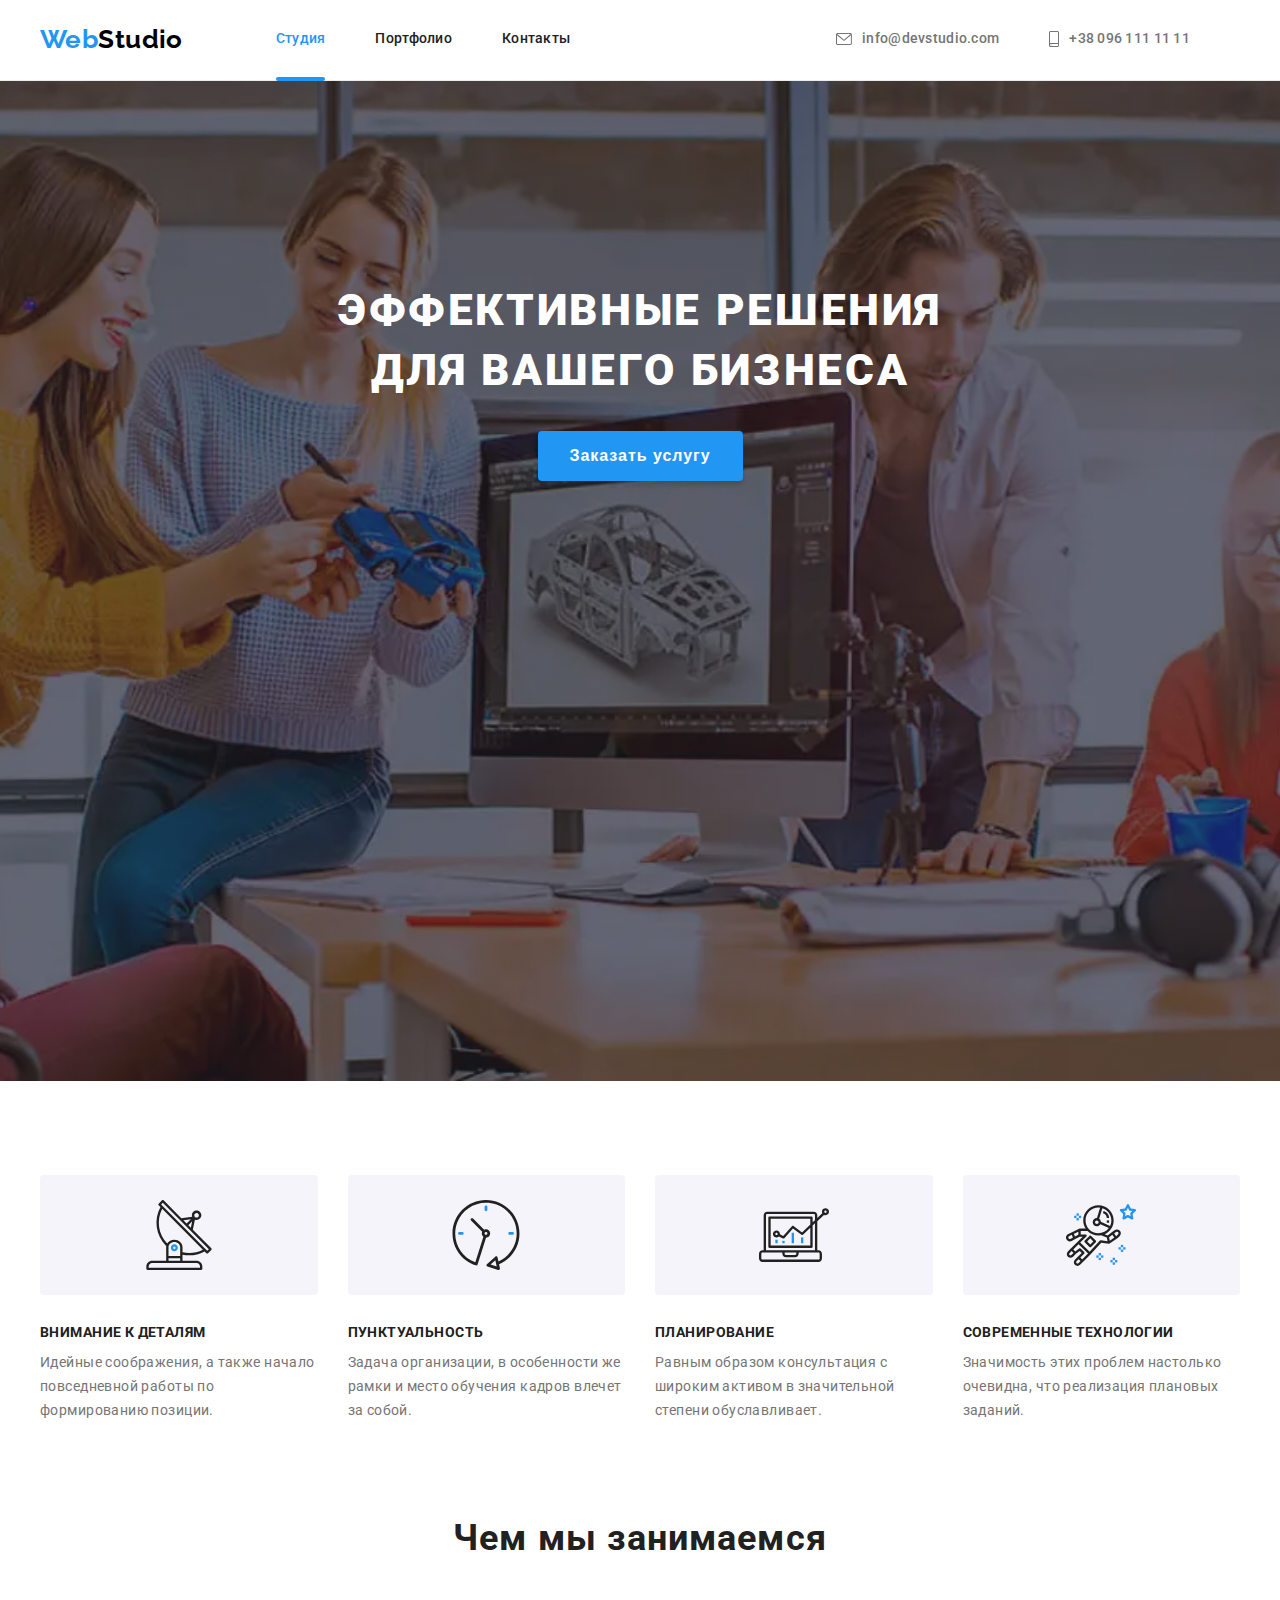
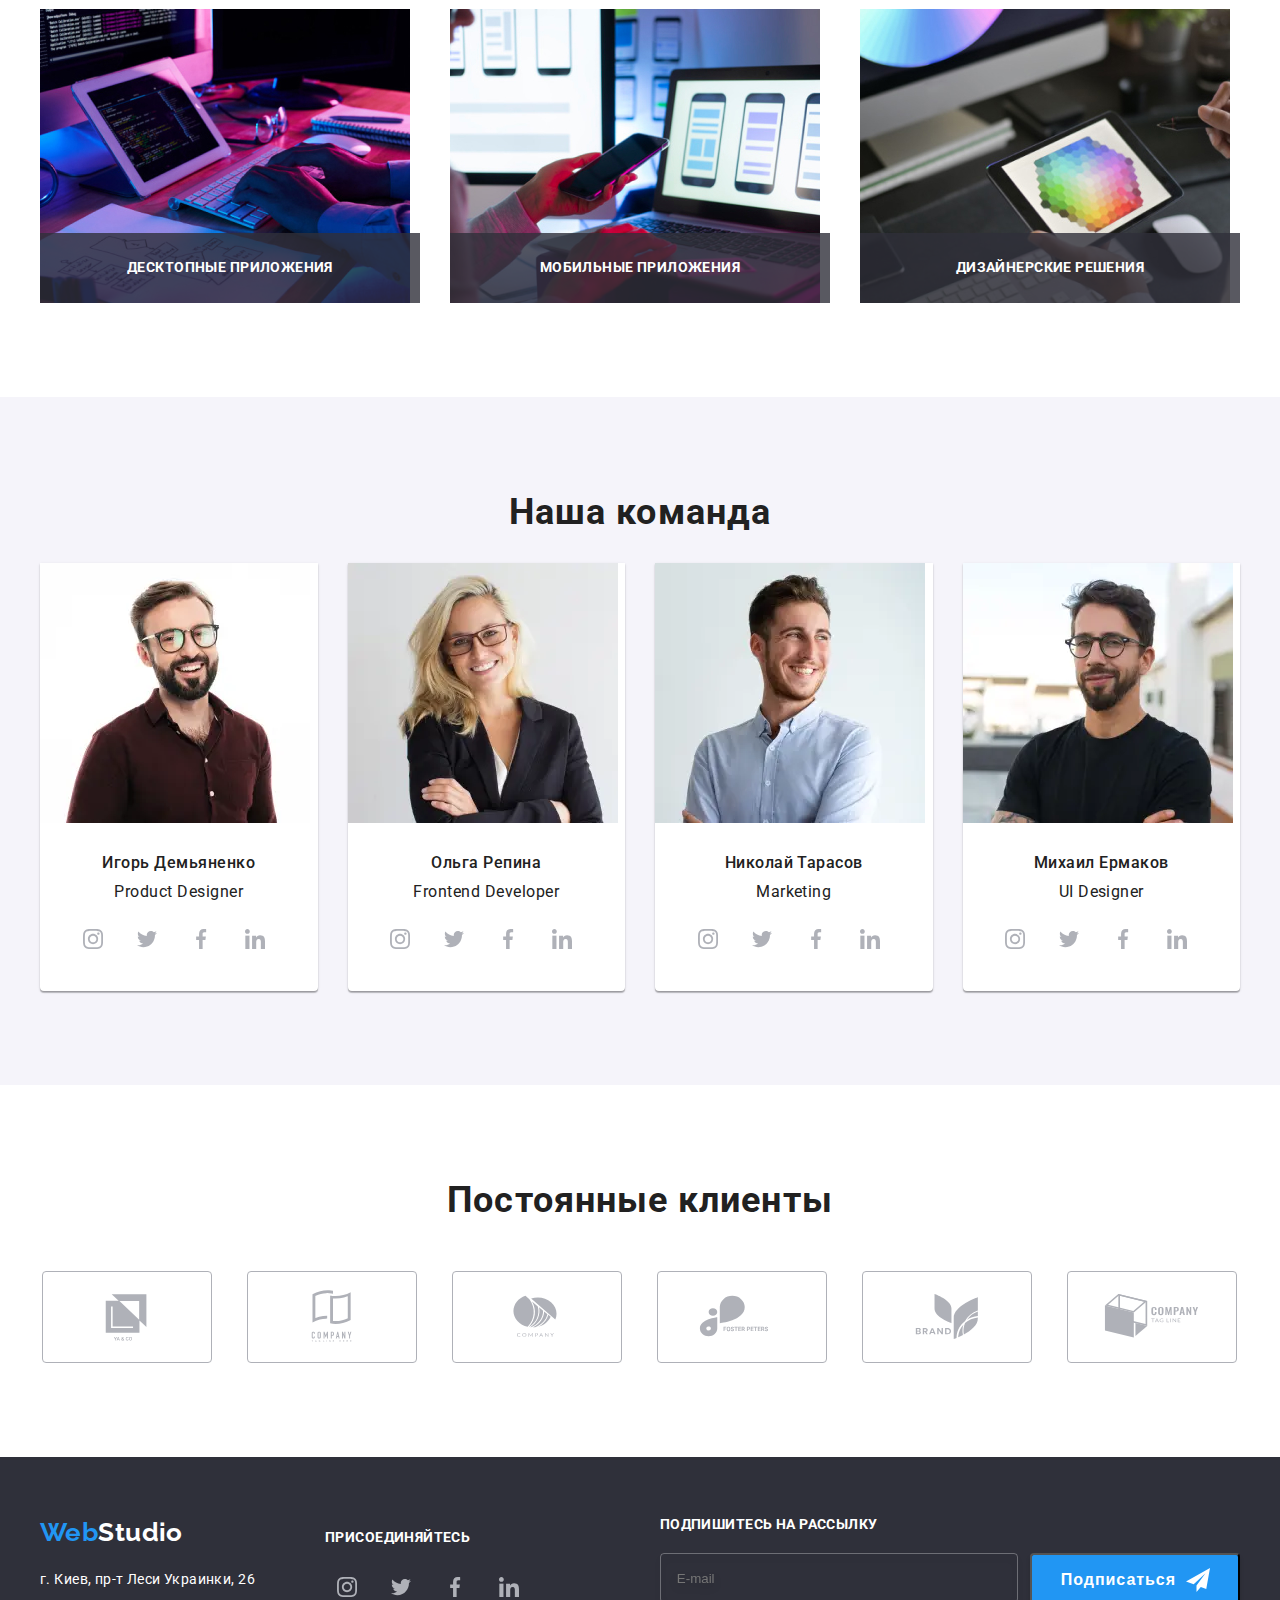
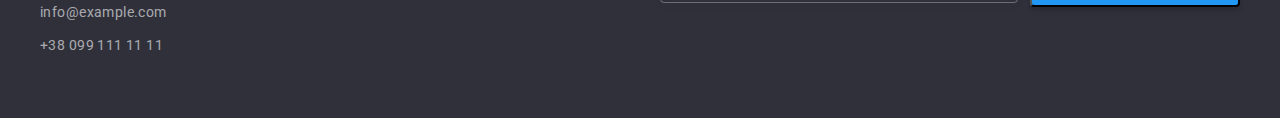
==== commit 15cfccc3: "правки" ====
--- a/index.html
+++ b/index.html
@@ -18,7 +18,7 @@
 
 <body>
     <!-- HEADER -->
-    <header class="header">
+     <header class="header">
         <div class="mobile-menu " data-menu>
 
             <div class="container mobile-menu__container ">
@@ -109,7 +109,7 @@
                 </li>
             </ul>
         </div> 
-    </header>
+    </header> 
     <!--HERO-->
     <section class="hero">
         <div class="hero__container container">
@@ -190,7 +190,7 @@
                 </li>
             </ul>
         </div>
-    </section>
+    </section> 
     <!--ABOUTUS(masters)-->
     <section class="masters section">
         <div class="masters-container container">
@@ -198,22 +198,19 @@
             <ul class="masters__menu list">
                 <li class="masters__menu_item">
                     <picture class="about-list-item-picture">
-                        <source
-                            srcset="./images/our-team/webp/mobile-prod-designer.webp 1x, ./images/our-team/webp/mobile-prod-designer2x.webp 2x"
-                            media="(min-width: 320px)" type="image/webp" width=450px height=460px>
-                        <source srcset="./images/our-team/mobile-prod-designer.jpg 1x, ./images/our-team/mobile-prod-designer2x.jpg 2x"
-                            media="(min-width: 320px)" width=450px height=460px>
-                        <source
-                            srcset="./images/our-team/webp/tablet-prod-designer.webp 1x, ./images/our-team/webp/tablet-prod-designer2x.webp 2x"
-                            media="(min-width: 768px)" type="image/webp" width=354px height=374px>
-                        <source srcset="./images/our-team/tablet-prod-designer.jpg 1x, ./images/our-team/tablet-prod-designer2x.jpg 2x"
-                            media="(min-width: 768px)" width=354px height=374px>
-                        <source 
-                         srcset="./images/our-team/webp/desk-prod-designer.webp 1x, ./images/our-team/webp/desk-prod-designer2x.webp 2x"
-                         media="(min-width: 1200px)" type="image/webp" width=270px height=260px>
-                         <source srcset="./images/our-team/jpg/desk-prod-designer.jpg 1x, ./images/our-team/jpg/desk-prod-designer2x.jpg 2x"
-                        media="(min-width: 1200px)" width=270px height=260px>
-                        <img class="masters-img" src="#" alt="Игорь Демьяненко"
+                        <source srcset="./images/our-team/webp/desk-prod-designer.webp 1x , ./images/our-team/webp/desk-prod-designer2x.webp 2x "
+                            type="image/webp" media="(min-width: 1200px)" />
+                        <source srcset="./images/our-team/jpg/desk-prod-designer.jpg 1x , ./images/our-team/jpg/desk-prod-designer2x.jpg 2x "
+                            type="image/jpeg" media="(min-width: 1200px)" />
+                        <source srcset="./images/our-team/webp/tablet-prod-designer.webp 1x , ./images/our-team/webp/tablet-prod-designer2x.webp 2x "
+                            type="image/webp" media="(min-width: 768px)" />
+                        <source srcset="./images/our-team/jpg/tablet-prod-designer.jpg 1x , ./images/our-team/jpg/tablet-prod-designer2x.jpg 2x "
+                            type="image/jpeg" media="(min-width: 768px)" />
+                        <source srcset="./images/our-team/webp/mobile-prod-designer.webp 1x , ./images/our-team/webp/mobile-prod-designer2x.webp 2x "
+                            type="image/webp" media="(max-width: 767px)" />
+                        <source srcset="./images/our-team/jpg/mobile-prod-designer.jpg 1x , ./images/our-team/jpg/mobile-prod-designer2x.jpg 2x "
+                            type="image/jpeg" media="(max-width: 767px)" />
+                        <img class="masters-img" src="./images/team_card1.jpg"  alt="Игорь Демьяненко"
                         >
                     </picture>
                     <div class="masters__menu_div">
@@ -253,22 +250,19 @@
                 </li>
                 <li class="masters__menu_item">
                     <picture class="about-list-item-picture">
-                        <source
-                            srcset="./images/our-team/webp/mobile-front-dev.webp 1x, ./images/our-team/webp/mobile-front-dev2x.webp 2x"
-                            media="(min-width: 320px)" type="image/webp" width=450px height=460px>
-                        <source srcset="./images/our-team/mobile-front-dev.jpg 1x, ./images/our-team/mobile-front-dev2x.jpg 2x"
-                            media="(min-width: 320px)" width=450px height=460px>
-                        <source
-                            srcset="./images/our-team/webp/tablet-front-dev.webp 1x, ./images/our-team/webp/tablet-front-dev2x.webp 2x"
-                            media="(min-width: 768px)" type="image/webp" width=354px height=374px>
-                        <source srcset="./images/our-team/tablet-front-dev.jpg 1x, ./images/our-team/tablet-front-dev2x.jpg 2x"
-                            media="(min-width: 768px)" width=354px height=374px>
-                        <source
-                            srcset="./images/our-team/webp/desk-front-dev.webp 1x, ./images/our-team/webp/desk-front-dev2x.webp 2x"
-                            media="(min-width: 1200px)" type="image/webp" width=270px height=260px>
-                        <source srcset="./images/our-team/jpg/desk-front-dev.jpg 1x, ./images/our-team/jpg/desk-front-dev2x.jpg 2x"
-                            media="(min-width: 1200px)" width=270px height=260px>
-                    <img class="masters-img" src="#" alt="Ольга Репина" >
+                        <source srcset="./images/our-team/webp/desk-front-dev.webp 1x , ./images/our-team/webp/desk-front-dev2x.webp 2x "
+                            type="image/webp" media="(min-width: 1200px)" />
+                        <source srcset="./images/our-team/jpg/desk-front-dev.jpg 1x , ./images/our-team/jpg/desk-front-dev2x.jpg 2x "
+                            type="image/jpeg" media="(min-width: 1200px)" />
+                        <source srcset="./images/our-team/webp/tablet-front-dev.webp 1x , ./images/our-team/webp/tablet-front-dev2x.webp 2x "
+                            type="image/webp" media="(min-width: 768px)" />
+                        <source srcset="./images/our-team/jpg/tablet-front-dev.jpg 1x , ./images/our-team/jpg/tablet-front-dev2x.jpg 2x "
+                            type="image/jpeg" media="(min-width: 768px)" />
+                        <source srcset="./images/our-team/webp/mobile-front-dev.webp 1x , ./images/our-team/webp/mobile-front-dev2x.webp 2x "
+                            type="image/webp" media="(max-width: 767px)" />
+                        <source srcset="./images/our-team/jpg/mobile-front-dev.jpg 1x , ./images/our-team/jpg/mobile-front-dev2x.jpg 2x "
+                            type="image/jpeg" media="(max-width: 767px)" />
+                    <img class="masters-img" src="./images/team_card2.jpg"  alt="Ольга Репина" >
                     </picture>
                     <div class="masters__menu_div">
                         <h3 class="masterd__title">Ольга Репина</h3>
@@ -307,22 +301,19 @@
                 </li>
                 <li class="masters__menu_item" >
                     <picture class="about-list-item-picture">
-                        <source
-                            srcset="./images/our-team/webp/mobile-marketing.webp 1x, ./images/our-team/webp/mobile-marketing2x.webp 2x"
-                            media="(min-width: 320px)" type="image/webp" width=450px height=460px>
-                        <source srcset="./images/our-team/mobile-marketing.jpg 1x, ./images/our-team/mobile-marketing2x.jpg 2x"
-                            media="(min-width: 320px)" width=450px height=460px>
-                        <source
-                            srcset="./images/our-team/webp/tablet-marketing.webp 1x, ./images/our-team/webp/tablet-marketing2x.webp 2x"
-                            media="(min-width: 768px)" type="image/webp" width=354px height=374px>
-                        <source srcset="./images/our-team/tablet-marketing.jpg 1x, ./images/our-team/tablet-marketing2x.jpg 2x"
-                            media="(min-width: 768px)" width=354px height=374px>
-                        <source
-                            srcset="./images/our-team/webp/desk-marketing.webp 1x, ./images/our-team/webp/desk-marketing2x.webp 2x"
-                            media="(min-width: 1200px)" type="image/webp" width=270px height=260px>
-                        <source srcset="./images/our-team/jpg/desk-marketing.jpg 1x, ./images/our-team/jpg/desk-marketing2x.jpg 2x"
-                            media="(min-width: 1200px)" width=270px height=260px>
-                <img class="masters-img"src="#" alt="Николай Тарасов">
+                        <source srcset="./images/our-team/webp/desk-marketing.webp 1x , ./images/our-team/webp/desk-marketing2x.webp 2x "
+                            type="image/webp" media="(min-width: 1200px)" />
+                        <source srcset="./images/our-team/jpg/desk-marketing.jpg 1x , ./images/our-team/jpg/desk-marketing2x.jpg 2x "
+                            type="image/jpeg" media="(min-width: 1200px)" />
+                        <source srcset="./images/our-team/webp/tablet-marketing.webp 1x , ./images/our-team/webp/tablet-marketing2x.webp 2x "
+                            type="image/webp" media="(min-width: 768px)" />
+                        <source srcset="./images/our-team/jpg/tablet-marketing.jpg 1x , ./images/our-team/jpg/tablet-marketing2x.jpg 2x "
+                            type="image/jpeg" media="(min-width: 768px)" />
+                        <source srcset="./images/our-team/webp/mobile-marketing.webp 1x , ./images/our-team/webp/mobile-marketing2x.webp 2x "
+                            type="image/webp" media="(max-width: 767px)" />
+                        <source srcset="./images/our-team/jpg/mobile-marketing.jpg 1x , ./images/our-team/jpg/mobile-marketing2x.jpg 2x "
+                            type="image/jpeg" media="(max-width: 767px)" />
+                <img class="masters-img" src="./images/team_card3.jpg"  alt="Николай Тарасов">
                         </picture>
                     <div class="masters__menu_div">
                         <h3 class="masterd__title">Николай Тарасов</h3>
@@ -361,22 +352,19 @@
                 </li>
                 <li class="masters__menu_item">
                     <picture class="about-list-item-picture">
-                        <source
-                            srcset="./images/our-team/webp/mobile-ux-designer.webp 1x, ./images/our-team/webp/mobile-ux-designer2x.webp 2x"
-                            media="(min-width: 320px)" type="image/webp" width=450px height=460px>
-                        <source srcset="./images/our-team/mobile-ux-designer.jpg 1x, ./images/our-team/mobile-ux-designer2x.jpg 2x"
-                            media="(min-width: 320px)" width=450px height=460px>
-                        <source
-                            srcset="./images/our-team/webp/tablet-ux-designer.webp 1x, ./images/our-team/webp/tablet-ux-designer2x.webp 2x"
-                            media="(min-width: 768px)" type="image/webp" width=354px height=374px>
-                        <source srcset="./images/our-team/tablet-ux-designer.jpg 1x, ./images/our-team/tablet-ux-designer2x.jpg 2x"
-                            media="(min-width: 768px)" width=354px height=374px>
-                        <source
-                            srcset="./images/our-team/webp/desk-ux-designer.webp 1x, ./images/our-team/webp/desk-ux-designer2x.webp 2x"
-                            media="(min-width: 1200px)" type="image/webp" width=270px height=260px>
-                        <source srcset="./images/our-team/jpg/desk-ux-designer.jpg 1x, ./images/our-team/jpg/desk-ux-designer2x.jpg 2x"
-                            media="(min-width: 1200px)" width=270px height=260px>
-                    <img class="masters-img" src="./images/team_card4.jpg" alt="Михаил Ермаков">
+                        <source srcset="./images/our-team/webp/desk-ux-designer.webp 1x , ./images/our-team/webp/desk-ux-designer2x.webp 2x "
+                            type="image/webp" media="(min-width: 1200px)"  />
+                        <source srcset="./images/our-team/jpg/desk-ux-designer.jpg 1x , ./images/our-team/jpg/desk-ux-designer2x.jpg 2x "
+                            type="image/jpeg" media="(min-width: 1200px)" />
+                        <source srcset="./images/our-team/webp/tablet-ux-designer.webp 1x , ./images/our-team/webp/tablet-ux-designer2x.webp 2x "
+                            type="image/webp" media="(min-width: 768px)" width=354px height=374px/>
+                        <source srcset="./images/our-team/jpg/tablet-ux-designer.jpg 1x , ./images/our-team/jpg/tablet-ux-designer2x.jpg 2x "
+                            type="image/jpeg" media="(min-width: 768px)" width=354px height=374px/>
+                        <source srcset="./images/our-team/webp/mobile-ux-designer.webp 1x , ./images/our-team/webp/mobile-ux-designer2x.webp 2x "
+                            type="image/webp" media="(max-width: 767px)" />
+                        <source srcset="./images/our-team/jpg/mobile-ux-designer.jpg 1x , ./images/our-team/jpg/mobile-ux-designer2x.jpg 2x "
+                            type="image/jpeg" media="(max-width: 767px)" />
+                    <img class="masters-img" src="./images/team_card4.jpg"  alt="Михаил Ермаков">
                     </picture>
                     <div class="masters__menu_div">
                         <h3 class="masterd__title">Михаил Ермаков</h3>
@@ -416,7 +404,7 @@
             </ul>
         </div>
     </section>
-    <!--REGULAR CUSTOMERS-->
+    <!-- REGULAR CUSTOMERS -->
     <section class="customers section">
         <div class="customers-container container">
             <h2 class="about__title">Постоянные клиенты</h2>
@@ -465,8 +453,8 @@
                 </li>
             </ul>
         </div>
-    </section>
-    <!--FOOTER-->
+    </section> 
+     <!-- FOOTER  -->
     <footer class="footer">
         <div class="footer-container container">
             <div class="footer-container__adress">
@@ -575,7 +563,7 @@
                     <textarea name="contact-comment" class="modal-contact-comment" placeholder="Введите текст"></textarea>
                 </label>
                 <label for="user-privacy" class="checkbox-label">
-                    <input type="checkbox" name="terms-contract" class="modal-checkbox" value="accept" required>
+                    <input type="checkbox" name="terms-contract" class="modal-checkbox visually-hidden" value="accept" required>
                     <span class="icon-check"></span>
                     <span class="checkbox-text">
                         Соглашаюсь с рассылкой и принимаю <a href="" class="contract-link">Условия договора</a>
@@ -592,7 +580,7 @@
         </div>
     </div>
     <script src="./js/mobile-menu.js"></script>
-    <script src="./js/modal.js"></script> 
+    <script src="./js/modal.js"></script>  
 
     
     </body>
--- a/css/main.css
+++ b/css/main.css
@@ -331,10 +331,19 @@
 
 .masterd__title {
   font-weight: 500;
-  font-size: 16px;
-  line-height: 1.19;
+  font-size: 28px;
+  line-height: 1.18;
   text-align: center;
   margin-bottom: 10px;
+  letter-spacing: 0.03em;
+}
+
+@media screen and (min-width: 1200px) {
+  .masterd__title {
+    font-size: 36px;
+    line-height: 1.17;
+    margin-bottom: 10px;
+  }
 }
 
 .about-portfolio__title {
@@ -425,15 +434,19 @@
   pointer-events: none;
 }
 
-.modal-title {
-  padding-top: 40px;
-  letter-spacing: 0.03em;
-  color: #212121;
-  font-weight: 700;
-  font-size: 20px;
-  line-height: 1.15;
-  text-align: center;
-  margin-bottom: 30px;
+.modal-form {
+  display: flex;
+  flex-direction: column;
+  padding-left: 40px;
+  padding-right: 40px;
+}
+
+.contact-label {
+  padding-top: 10px;
+  font-size: 12px;
+  line-height: 1.17;
+  letter-spacing: 0.01em;
+  color: var(--primary-text-color);
 }
 
 .modal-contact-input {
@@ -442,9 +455,19 @@
   border: 1px solid rgba(33, 33, 33, 0.2);
   box-sizing: border-box;
   border-radius: 4px;
-  margin-bottom: 28px;
+  margin-top: 4px;
   padding-left: 42px;
-  transition: border-color 250ms cubic-bezier(0.4, 0, 0.2, 1), fill 250ms cubic-bezier(0.4, 0, 0.2, 1);
+  transition: border-color 250ms;
+  transition-timing-function: cubic-bezier(0.4, 0, 0.2, 1);
+}
+
+.modal-contact-input:focus {
+  outline: none;
+  border-color: var(--accent-color);
+}
+
+.modal-contact-input:focus + .modal-contact-icon {
+  fill: var(--accent-color);
 }
 
 .modal-form-input-wrapper {
@@ -452,127 +475,124 @@
   display: block;
 }
 
-.modal-contact-input:focus {
-  border-color: var(--accent-color);
-  outline: none;
-}
-
 .modal-contact-icon {
   position: absolute;
-  left: 15px;
   top: 50%;
-  transform: translateY(-125%);
-  fill: var(--main-text-color);
-}
-
-.modal-contact-input:focus + .modal-contact-icon {
-  fill: var(--accent-color);
+  left: 12px;
+  transform: translateY(-50%);
+}
+
+.modal-title {
+  padding-top: 40px;
+  margin-bottom: 12px;
+  font-weight: bold;
+  font-size: 20px;
+  line-height: 1.15;
+  text-align: center;
+  letter-spacing: 0.03em;
+  color: #212121;
+}
+
+.modal-contact-comment {
+  width: 100%;
+  height: 120px;
+  margin-top: 4px;
+  padding: 12px;
+  border: 1px solid rgba(33, 33, 33, 0.2);
+  box-sizing: border-box;
+  border-radius: 4px;
+  outline: none;
+  resize: none;
+  transition: border-color 250ms;
+  transition-timing-function: cubic-bezier(0.4, 0, 0.2, 1);
+}
+
+.modal-contact-comment::placeholder {
+  font-size: 12px;
+  line-height: 1.17;
+  letter-spacing: 0.01em;
+  color: rgba(117, 117, 117, 0.5);
+}
+
+.modal-contact-comment:focus {
+  border-color: var(--accent-color);
 }
 
 .modal-submit-btn {
-  display: flex;
-  align-items: center;
-  justify-content: center;
-  height: 50px;
-  min-width: 200px;
-  font-weight: 700;
+  align-self: center;
+  margin-top: 30px;
+  margin-bottom: 40px;
+  padding: 10px 55px;
+  font-weight: bold;
   font-size: 16px;
   line-height: 1.87;
   letter-spacing: 0.06em;
-  color: var(--main-background-color);
-  background: var(--accent-color);
-  cursor: pointer;
-  box-shadow: 0px 4px 4px var(--button-shadow);
+  background: #2196f3;
+  box-shadow: 0px 4px 4px rgba(0, 0, 0, 0.15);
   border-radius: 4px;
-  border: none;
-  transition: background 250ms cubic-bezier(0.4, 0, 0.2, 1);
-  margin-left: auto;
-  margin-right: auto;
-  margin-top: 30px;
-}
-
-.modal-submit-btn:hover, .modal-submit-btn:focus {
-  background: var(--btn-hover-color);
-}
-
-.modal-contact-comment {
-  width: 100%;
-  height: 120px;
-  resize: none;
-  margin-bottom: 20px;
-  padding: 12px 16px;
+  color: #ffffff;
   outline: none;
-  border: 1px solid rgba(33, 33, 33, 0.2);
-  box-sizing: border-box;
-  border-radius: 4px;
-  transition: border-color 250ms cubic-bezier(0.4, 0, 0.2, 1);
-}
-
-.modal-contact-comment:focus {
-  border-color: var(--accent-color);
-}
-
-.close-btn-icon {
-  height: 18px;
-  width: 18px;
-  fill: var(--nav-link-color);
-  vertical-align: middle;
-}
-
-.close-btn-icon:hover, .close-btn-icon:focus {
-  fill: var(--accent-color);
-}
-
-.label-name .checkbox-label {
-  position: absolute;
-  transform: translateY(-18px);
+  transition: background-color 250ms;
+  transition-timing-function: cubic-bezier(0.4, 0, 0.2, 1);
+}
+
+.modal-submit-btn:focus, .modal-submit-btn:hover {
+  background-color: #188ce8;
+}
+
+.checkbox-text {
+  margin-top: 20px;
   font-size: 12px;
   line-height: 1.17;
-  letter-spacing: 0.01em;
-  color: var(--secondary-text-color);
-}
-
-.modal-checkbox {
-  appearance: none;
-}
-
-.icon-check {
+  letter-spacing: 0.03em;
+  color: #757575;
+}
+
+.checkbox-text::before {
   display: inline-block;
+  content: "";
   vertical-align: middle;
   width: 16px;
   height: 15px;
-  margin-right: 7px;
-  margin-left: 13px;
-  background-image: url("../images/icon-check-off.svg");
-}
-
-.checkbox-text {
-  font-size: 12px;
-  line-height: 1.71;
-  color: var(--secondary-text-color);
-}
-
-@media screen and (min-width: 1200px) {
-  .checkbox-text {
+  border: 2px solid #212121;
+  border-radius: 2px;
+  margin-right: 6px;
+  background-size: cover;
+  transition: background-image 250ms, border 250ms;
+  transition-timing-function: cubic-bezier(0.4, 0, 0.2, 1);
+}
+
+@media screen and (min-width: 1200px) {
+  .checkbox-text::before {
+    margin-left: 12px;
+  }
+}
+
+.modal-checkbox:checked + .checkbox-text::before {
+  background-image: url(../images/icon-check-on.svg);
+  border: none;
+}
+
+@media screen and (min-width: 1200px) {
+  .checkbox-text::before {
     font-size: 14px;
     line-height: 1.71;
-    color: var(--secondary-text-color);
   }
 }
 
 .contract-link {
-  color: var(--accent-color);
-}
-
-.modal-checkbox:checked + .icon-check {
-  background-image: url("../images/icon-check-on.svg");
-}
-
-.modal-form {
-  display: flex;
-  flex-direction: column;
-  padding-left: 40px;
-  padding-right: 40px;
+  font-size: 12px;
+  line-height: 1.17;
+  letter-spacing: 0.03em;
+  text-decoration-line: underline;
+  color: #2196f3;
+}
+
+@media screen and (min-width: 1200px) {
+  .contract-link {
+    font-size: 14px;
+    line-height: 1.71;
+  }
 }
 
 @media screen and (max-width: 768px) {
@@ -766,23 +786,23 @@
   background-size: cover;
   margin-left: auto;
   margin-right: auto;
-  background-image: linear-gradient(to right, var(--overlay-hero-bg-color), var(--overlay-hero-bg-color)), url(../images/hero/jpg/bg-mobile.jpg);
-  background-image: linear-gradient(to right, var(--overlay-hero-bg-color), var(--overlay-hero-bg-color)), url(../images/hero/webp/bg-mobile.webp);
+  background-image: linear-gradient(to right, var(--overlay-hero-bg-color), var(--overlay-hero-bg-color)), url("../images/hero/jpg/bg-mobile.jpg");
+  background-image: linear-gradient(to right, var(--overlay-hero-bg-color), var(--overlay-hero-bg-color)), url("../images/hero/webp/bg-mobile.webp");
   padding-top: 118px;
   padding-bottom: 118px;
 }
 
 @media screen and (min-device-pixel-ratio: 2), screen and (min-resolution: 192dpi), screen and (min-resolution: 2dppx) {
   .hero {
-    background-image: linear-gradient(to right, var(--overlay-hero-bg-color), var(--overlay-hero-bg-color)), url(../images/hero/jpg/bg-mobile@2x.jpg);
-    background-image: linear-gradient(to right, var(--overlay-hero-bg-color), var(--overlay-hero-bg-color)), url(../images/hero/webp/bg-mobile@2x.webp);
+    background-image: linear-gradient(to right, var(--overlay-hero-bg-color), var(--overlay-hero-bg-color)), url("../images/hero/jpg/bg-mobile@2x.jpg");
+    background-image: linear-gradient(to right, var(--overlay-hero-bg-color), var(--overlay-hero-bg-color)), url("../images/hero/webp/bg-mobile@2x.webp");
   }
 }
 
 @media screen and (min-width: 768px) {
   .hero {
-    background-image: linear-gradient(to right, var(--overlay-hero-bg-color), var(--overlay-hero-bg-color)), url(../images/hero/jpg/bg-tablet.jpg);
-    background-image: linear-gradient(to right, var(--overlay-hero-bg-color), var(--overlay-hero-bg-color)), url(../images/hero/webp/bg-tablet.webp);
+    background-image: linear-gradient(to right, var(--overlay-hero-bg-color), var(--overlay-hero-bg-color)), url("../images/hero/jpg/bg-tablet.jpg");
+    background-image: linear-gradient(to right, var(--overlay-hero-bg-color), var(--overlay-hero-bg-color)), url("../images/hero/webp/bg-tablet.webp");
     padding-top: 118px;
     padding-bottom: 118px;
   }
@@ -790,15 +810,15 @@
 
 @media screen and (min-width: 768px) and (min-device-pixel-ratio: 2), screen and (min-width: 768px) and (min-resolution: 192dpi), screen and (min-width: 768px) and (min-resolution: 2dppx) {
   .hero {
-    background-image: linear-gradient(to right, var(--overlay-hero-bg-color), var(--overlay-hero-bg-color)), url(../images/hero/jpg/bg-tablet@2x.jpg);
-    background-image: linear-gradient(to right, rgba(47, 48, 58, 0.4), var(--overlay-hero-bg-color), var(--overlay-hero-bg-color)), url(../img/hero/webp/bg-tablet@2x.webp);
+    background-image: linear-gradient(to right, var(--overlay-hero-bg-color), var(--overlay-hero-bg-color)), url("../images/hero/jpg/bg-tablet@2x.jpg");
+    background-image: linear-gradient(to right, var(--overlay-hero-bg-color), var(--overlay-hero-bg-color)), url("../images/hero/webp/bg-tablet@2x.webp");
   }
 }
 
 @media screen and (min-width: 1200px) {
   .hero {
-    background-image: linear-gradient(to right, var(--overlay-hero-bg-color), var(--overlay-hero-bg-color)), url(../images/hero/jpg/bg-desktop.jpg);
-    background-image: linear-gradient(to right, var(--overlay-hero-bg-color), var(--overlay-hero-bg-color)), url(../images/hero/webp/bg-desktop.webp);
+    background-image: linear-gradient(to right, var(--overlay-hero-bg-color), var(--overlay-hero-bg-color)), url("../images/hero/jpg/bg-desktop.jpg");
+    background-image: linear-gradient(to right, var(--overlay-hero-bg-color), var(--overlay-hero-bg-color)), url("../images/hero/webp/bg-desktop.webp");
     padding-top: 200px;
     padding-bottom: 200px;
     max-width: 1600px;
@@ -808,8 +828,8 @@
 
 @media screen and (min-width: 1200px) and (min-device-pixel-ratio: 2), screen and (min-width: 1200px) and (min-resolution: 192dpi), screen and (min-width: 1200px) and (min-resolution: 2dppx) {
   .hero {
-    background-image: linear-gradient(to right, var(--overlay-hero-bg-color), var(--overlay-hero-bg-color)), url(../images/hero/jpg/bg-desktop@2x.jpg);
-    background-image: linear-gradient(to right, var(--overlay-hero-bg-color), var(--overlay-hero-bg-color)), url(../images/hero/webp/bg-desktop@2x.webp);
+    background-image: linear-gradient(to right, var(--overlay-hero-bg-color), var(--overlay-hero-bg-color)), url("../images/hero/jpg/bg-desktop@2x.jpg");
+    background-image: linear-gradient(to right, var(--overlay-hero-bg-color), var(--overlay-hero-bg-color)), url("../images/hero/webp/bg-desktop@2x.webp");
   }
 }
 
@@ -1072,6 +1092,8 @@
   top: 50%;
   right: 28px;
   transform: translateY(-50%);
+  width: 24px;
+  height: 24px;
 }
 
 .footer-logo_link {
@@ -1144,7 +1166,7 @@
   border-radius: 0px 0px 4px 4px;
 }
 
-.masters__menu_item .masterd__title {
+.masterd__title {
   margin-top: 30px;
   margin-bottom: 10px;
   font-weight: 500;
@@ -1153,7 +1175,7 @@
   letter-spacing: 0.03em;
 }
 
-.masters__menu_item .masters__menu_description {
+.masters__menu_description {
   margin-bottom: 16px;
   font-size: 16px;
   line-height: 1.19;
@@ -1167,7 +1189,7 @@
   margin-top: -30px;
 }
 
-.masters__menu .masters__menu_item {
+.masters__menu_item {
   flex-basis: calc(100% - 30px);
   margin-top: 30px;
   margin-left: 30px;
@@ -1175,86 +1197,15 @@
   text-align: center;
 }
 
-@media screen and (min-width: 768px) {
-  .masters__menu .masters__menu_item {
+@media screen and (min-width: 768px) and (max-width: 1199px) {
+  .masters__menu_item {
     flex-basis: calc((100% - 30px * 2) / 2);
   }
 }
 
 @media screen and (min-width: 1200px) {
-  .masters__menu .masters__menu_item {
+  .masters__menu_item {
     flex-basis: calc((100% - 30px * 4) / 4);
-  }
-}
-
-.masters {
-  background-color: var(--aboutus-background-color);
-}
-
-.masters__menu {
-  display: flex;
-  flex-wrap: wrap;
-  margin-left: -30px;
-  margin-top: -30px;
-}
-
-.masters__menu_item {
-  background-color: var(--main-background-color);
-  box-shadow: 0px 1px 3px rgba(0, 0, 0, 0.12), 0px 1px 1px rgba(0, 0, 0, 0.14), 0px 2px 1px rgba(0, 0, 0, 0.2);
-  border-radius: 0px 0px 4px 4px;
-  flex-basis: calc((100% - 120px) / 4);
-  margin-left: 30px;
-  margin-top: 30px;
-}
-
-.masters__menu_div {
-  padding: 30px;
-}
-
-.masters__menu_description {
-  font-size: 16px;
-  line-height: 1.19;
-  text-align: center;
-  color: var(--secondary-text-color);
-  margin-bottom: 16px;
-}
-
-@media screen and (min-width: 480px) {
-  .masters-img {
-    text-align: center;
-    width: 450px;
-    height: 460px;
-  }
-  .masters__menu {
-    margin-top: 0px;
-  }
-}
-
-@media screen and (min-width: 768px) {
-  .masters-img {
-    text-align: center;
-    width: 354px;
-    height: 374px;
-  }
-  .masters__menu {
-    display: flex;
-    flex-wrap: wrap;
-    margin-left: -30px;
-    margin-top: -30px;
-  }
-}
-
-@media screen and (min-width: 1200px) {
-  .masters-img {
-    text-align: center;
-    width: 270px;
-    height: 260px;
-  }
-  .masters__menu {
-    display: flex;
-    flex-wrap: wrap;
-    margin-left: -30px;
-    margin-top: -30px;
   }
 }
 
@@ -1285,12 +1236,18 @@
 
 .customers__list_item {
   display: flex;
+  justify-content: center;
   margin-left: 30px;
   margin-top: 30px;
-  flex-basis: calc((100% - 30px * 2) / 2);
-}
-
-@media screen and (min-width: 768px) {
+}
+
+@media screen and (max-width: 768px) {
+  .customers__list_item {
+    flex-basis: calc((100% - 30px * 2) / 2);
+  }
+}
+
+@media screen and (min-width: 768px) and (max-width: 1199px) {
   .customers__list_item {
     flex-basis: calc((100% - 30px * 3) / 3);
   }
@@ -1323,7 +1280,7 @@
 
 @media screen and (min-width: 768px) {
   .customers__list_link {
-    width: 226px;
+    width: 210px;
     height: 92px;
   }
 }
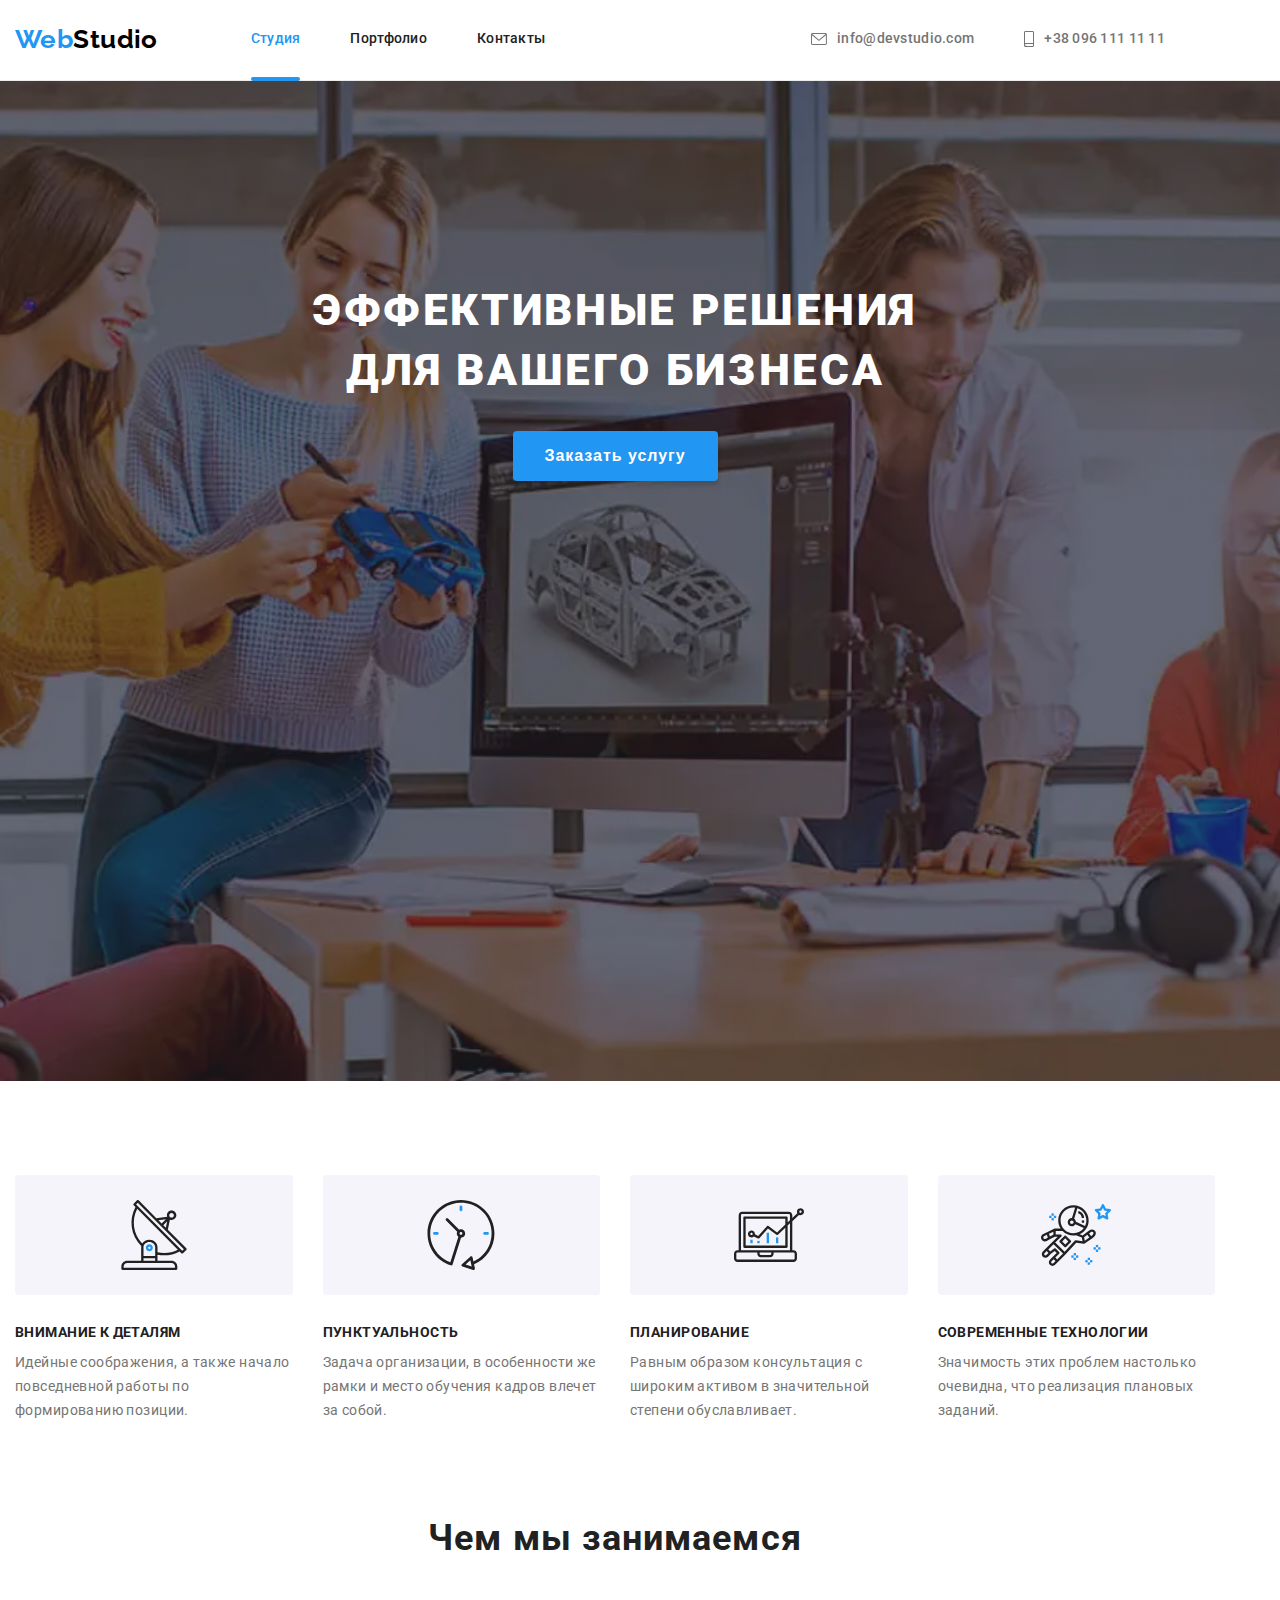
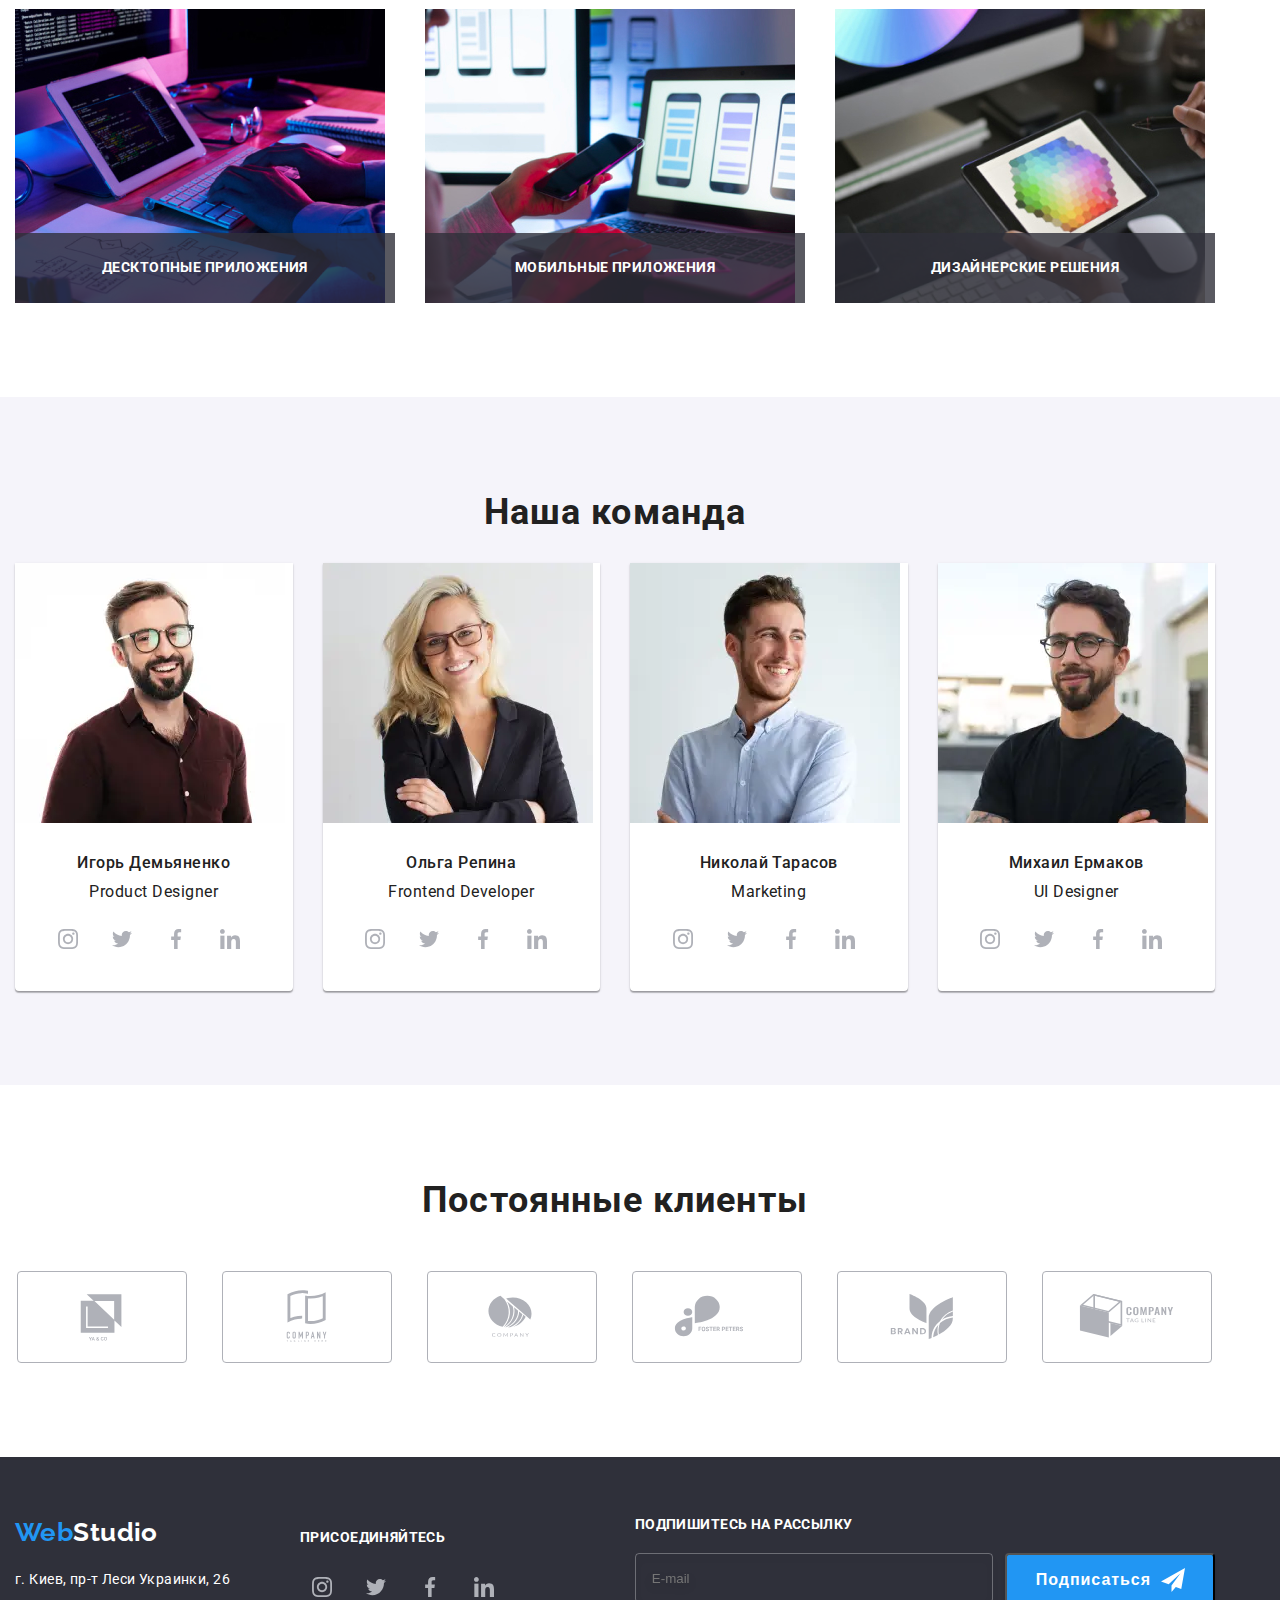
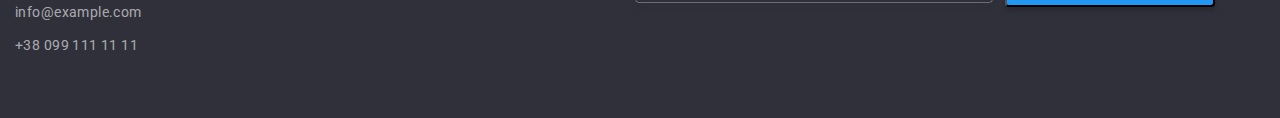
==== commit 52ec6830: "правки" ====
--- a/index.html
+++ b/index.html
@@ -31,13 +31,13 @@
 
                 <ul class="mobile-menu__nav">
                     <li class="mobile-menu__nav-item link">
-                        <a href="" class="mobile-menu__nav-link link">Студия</a>
+                        <a href="./index.html" class="mobile-menu__nav-link link">Студия</a>
                     </li>
                     <li class="mobile-menu__nav-item link">
-                        <a href="" class="mobile-menu__nav-link link">Портфолио</a>
+                        <a href="./portfolio.html" class="mobile-menu__nav-link link">Портфолио</a>
                     </li>
                     <li class="mobile-menu__nav-item link">
-                        <a href="" class="mobile-menu__nav-link link">Контакты</a>
+                        <a href="./index.html" class="mobile-menu__nav-link link">Контакты</a>
                     </li>
                 </ul>
                 <ul class="mabile-container_contact">
--- a/css/main.css
+++ b/css/main.css
@@ -98,7 +98,7 @@
   padding-right: 15px;
 }
 
-@media screen and (min-width: 480px) {
+@media screen and (max-width: 767px) {
   .container {
     width: 480px;
     margin: 0 auto;
@@ -1110,15 +1110,40 @@
 
 .hero-portfolio__menu {
   display: flex;
-  margin-bottom: 50px;
-  justify-content: center;
+  justify-content: start;
+  flex-wrap: wrap;
+}
+
+@media screen and (min-width: 768px) {
+  .hero-portfolio__menu {
+    flex-wrap: nowrap;
+    justify-content: center;
+  }
+}
+
+@media screen and (max-width: 767px) {
+  .hero-portfolio__menu_item:nth-child(n + 4) {
+    margin-top: 15px;
+  }
+}
+
+.hero-portfolio__menu_item:not(:last-child) {
+  margin-right: 8px;
 }
 
 .hero-portfolio__menu_item {
-  margin-right: 8px;
+  transition: box-shadow 250ms;
+  transition-timing-function: cubic-bezier(0.4, 0, 0.2, 1);
+}
+
+.hero-portfolio__menu_item:hover, .hero-portfolio__menu_item:focus {
+  box-shadow: 0px 3px 1px rgba(0, 0, 0, 0.1), 0px 1px 2px rgba(0, 0, 0, 0.08), 0px 2px 2px rgba(0, 0, 0, 0.12);
 }
 
 .hero-portfolio__menu_item_btn {
+  outline: none;
+  transition: background-color 250ms, color 250ms;
+  transition-timing-function: cubic-bezier(0.4, 0, 0.2, 1);
   height: 38px;
   font-weight: 500;
   font-size: 16px;
@@ -1137,6 +1162,16 @@
   background: var(--accent-color);
   color: var(--main-background-color);
   filter: drop-shadow(0px 4px 4px var(--modal-btn-shadow));
+}
+
+.portfolio__filter-list {
+  margin-bottom: 40px;
+}
+
+@media screen and (min-width: 768px) {
+  .portfolio__filter-list {
+    margin-bottom: 50px;
+  }
 }
 
 .masters {
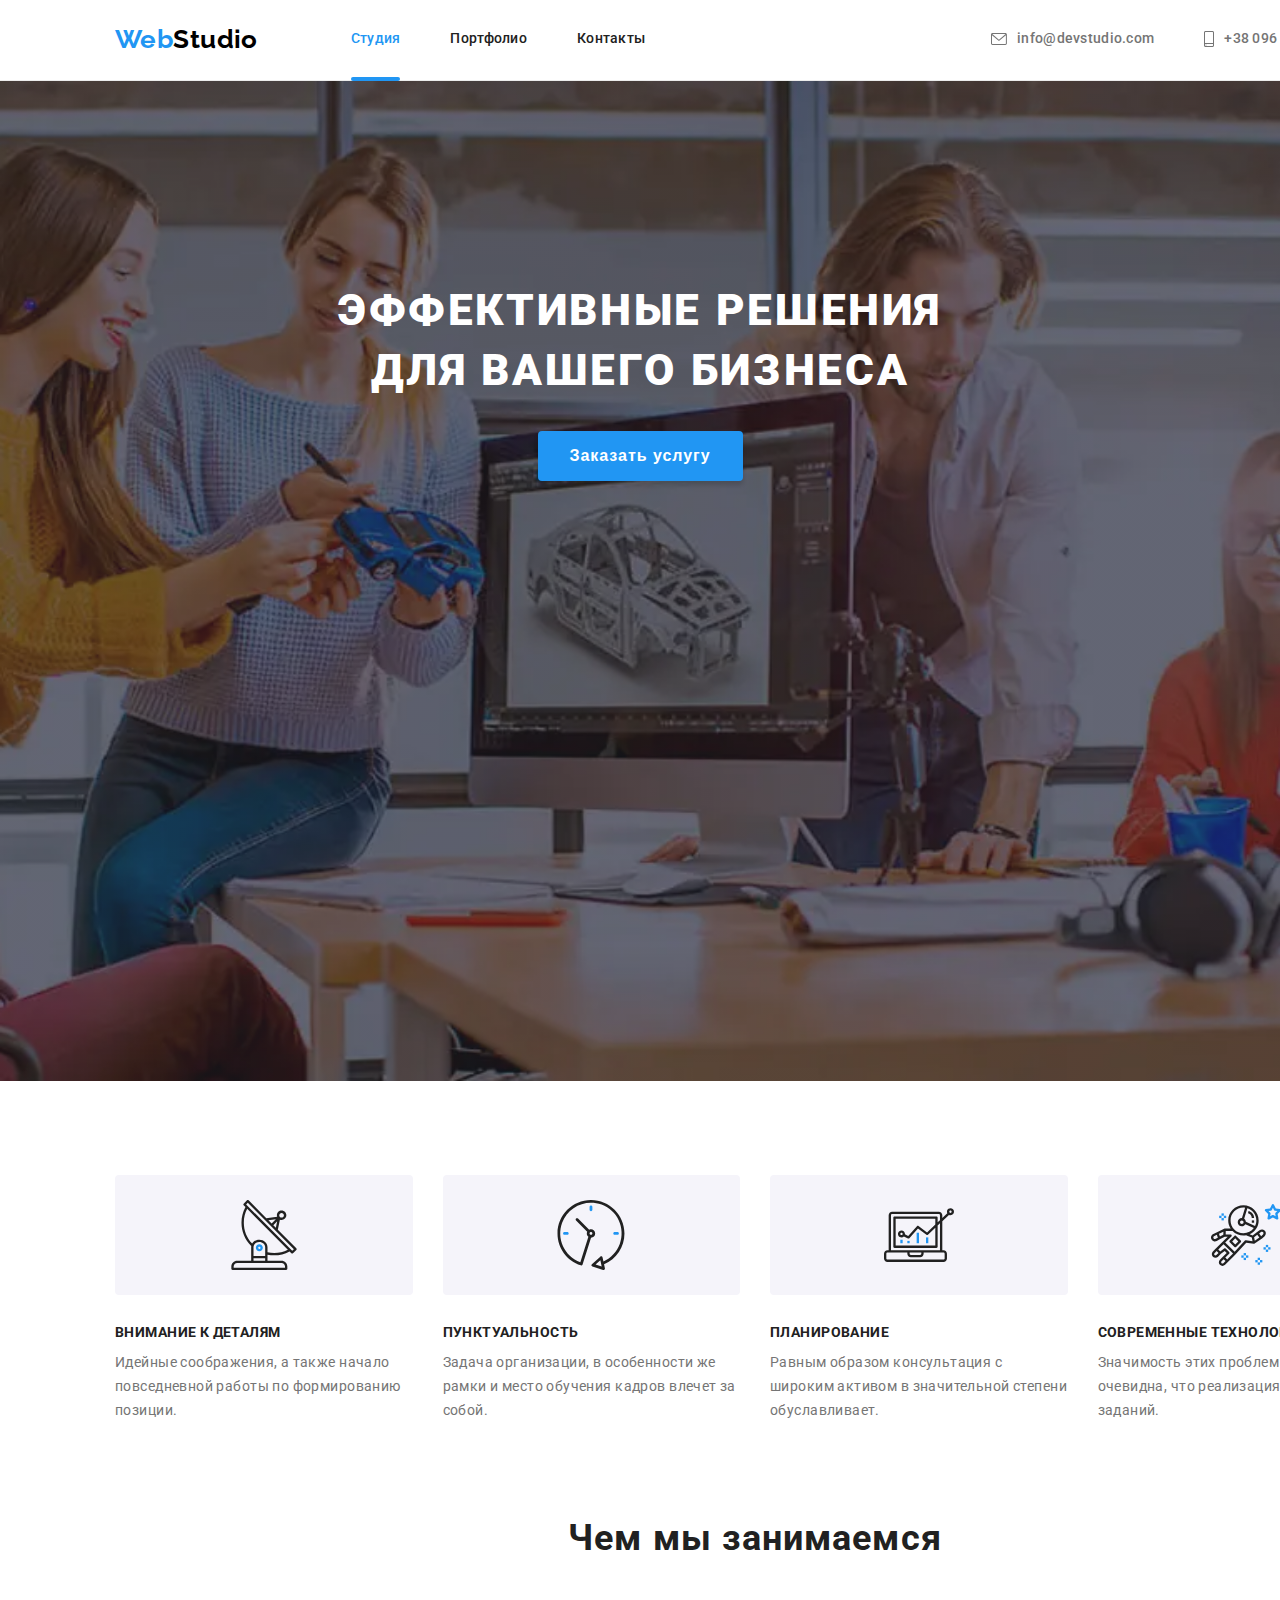
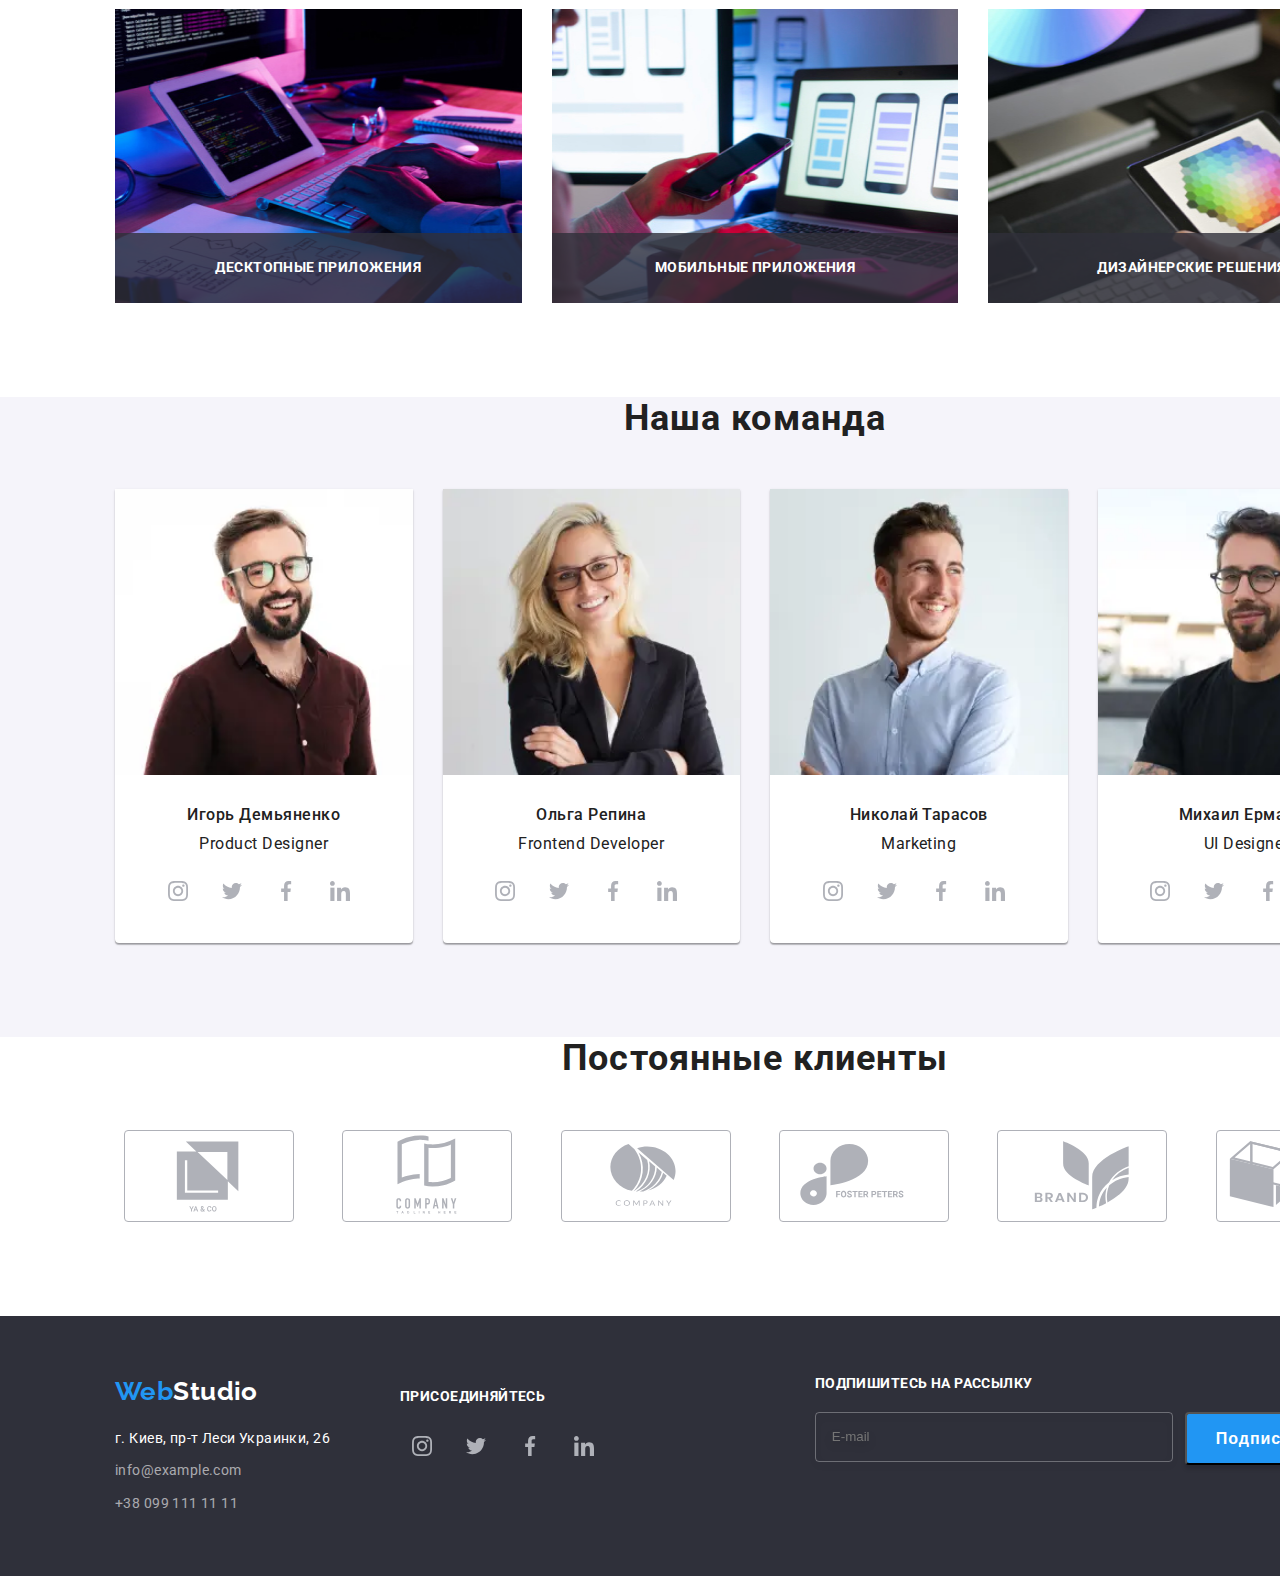
==== commit 177e57fc: "правки" ====
--- a/index.html
+++ b/index.html
@@ -112,7 +112,7 @@
     </header> 
     <!--HERO-->
     <section class="hero">
-        <div class="hero__container container">
+        <div class="hero__container">
             <h1 class="hero__container_title">Эффективные решения <br> для вашего бизнеса</h1>
             <button class="hero__container_title_modal-btn" type="button" data-modal-open>Заказать услугу</button>
         </div>
@@ -357,9 +357,9 @@
                         <source srcset="./images/our-team/jpg/desk-ux-designer.jpg 1x , ./images/our-team/jpg/desk-ux-designer2x.jpg 2x "
                             type="image/jpeg" media="(min-width: 1200px)" />
                         <source srcset="./images/our-team/webp/tablet-ux-designer.webp 1x , ./images/our-team/webp/tablet-ux-designer2x.webp 2x "
-                            type="image/webp" media="(min-width: 768px)" width=354px height=374px/>
+                            type="image/webp" media="(min-width: 768px)" width="354" />
                         <source srcset="./images/our-team/jpg/tablet-ux-designer.jpg 1x , ./images/our-team/jpg/tablet-ux-designer2x.jpg 2x "
-                            type="image/jpeg" media="(min-width: 768px)" width=354px height=374px/>
+                            type="image/jpeg" media="(min-width: 768px)" width="354" />
                         <source srcset="./images/our-team/webp/mobile-ux-designer.webp 1x , ./images/our-team/webp/mobile-ux-designer2x.webp 2x "
                             type="image/webp" media="(max-width: 767px)" />
                         <source srcset="./images/our-team/jpg/mobile-ux-designer.jpg 1x , ./images/our-team/jpg/mobile-ux-designer2x.jpg 2x "
@@ -411,42 +411,42 @@
             <ul class="customers__list list">
                 <li class="customers__list_item">
                     <a href="" class="customers__list_link link">
-                        <svg class="customers__list_link_icon" width="106" height="60" >
+                        <svg class="customers__list_link_icon" width="" height="" >
                             <use href="./images/sprite.svg#icon-Logo"></use>
                         </svg>
                     </a>
                 </li>
                 <li class="customers__list_item">
                     <a href="" class="customers__list_link link">
-                        <svg class="customers__list_link_icon" width="106" height="60">
+                        <svg class="customers__list_link_icon" width="" height="">
                             <use href="./images/sprite.svg#icon-Logo-1"></use>
                         </svg>
                     </a>
                 </li>
                 <li class="customers__list_item">
                     <a href="" class="customers__list_link link">
-                        <svg class="customers__list_link_icon" width="106" height="60">
+                        <svg class="customers__list_link_icon" width="" height="">
                             <use href="./images/sprite.svg#icon-Logo-2"></use>
                         </svg>
                     </a>
                 </li>
                 <li class="customers__list_item">
                     <a href="" class="customers__list_link link">
-                        <svg class="customers__list_link_icon" width="106" height="60">
+                        <svg class="customers__list_link_icon" width="" height="">
                             <use href="./images/sprite.svg#icon-Logo-3"></use>
                         </svg>
                     </a>
                 </li>
                 <li class="customers__list_item">
                     <a href="" class="customers__list_link link">
-                        <svg class="customers__list_link_icon" width="106" height="60">
+                        <svg class="customers__list_link_icon" width="" height="">
                             <use href="./images/sprite.svg#icon-Logo-4"></use>
                         </svg>
                     </a>
                 </li>
                 <li class="customers__list_item">
                     <a href="" class="customers__list_link link">
-                        <svg class="customers__list_link_icon" width="106" height="60">
+                        <svg class="customers__list_link_icon" width="" height="">
                             <use href="./images/sprite.svg#icon-Logo-5"></use>
                         </svg>
                     </a>
--- a/css/main.css
+++ b/css/main.css
@@ -57,6 +57,7 @@
 
 img {
   display: block;
+  width: 100%;
 }
 
 .list {
@@ -83,47 +84,51 @@
 }
 
 .section {
-  padding-top: 94px;
-  padding-bottom: 94px;
-}
-
-@media screen and (min-width: 320px) {
+  padding-bottom: 60px;
+}
+
+@media screen and (min-width: 1200px) {
   .section {
-    width: 100wv;
+    padding-bottom: 94px;
   }
 }
 
 .container {
+  width: 100%;
   padding-left: 15px;
   padding-right: 15px;
 }
 
 @media screen and (max-width: 767px) {
   .container {
-    width: 480px;
+    max-width: 767px;
     margin: 0 auto;
   }
 }
 
-@media screen and (min-width: 768px) {
+@media screen and (min-width: 768px) and (max-width: 1199px) {
   .container {
-    width: 720px;
+    min-width: 768px;
   }
 }
 
 @media screen and (min-width: 1200px) {
   .container {
-    width: 1200px;
+    padding-left: 115px;
+    padding-right: 115px;
+    min-width: 1200px;
   }
 }
 
 @media screen and (max-width: 767px) {
   .mobile-menu {
     position: fixed;
+    flex-direction: column;
     top: 0;
     left: 0;
-    width: 100vw;
-    height: 100vh;
+    width: 100%;
+    max-width: 767px;
+    height: 100%;
     background-color: white;
     position: 0;
     visibility: hidden;
@@ -229,7 +234,7 @@
   }
 }
 
-@media screen and (min-width: 768px) {
+@media screen and (min-width: 767px) {
   .mobile-menu {
     display: none;
   }
@@ -614,10 +619,11 @@
   .header__burger-icon {
     width: 40px;
     height: 40px;
+    background-color: #ffffff;
   }
   .header__mobile-btn {
     padding: 0;
-    background-color: none;
+    background-color: #ffffff;
     border: none;
   }
   .header-container {
@@ -675,6 +681,15 @@
     background-color: var(--main-background-color);
     border-bottom: 1px solid var(--header-border);
   }
+}
+
+@media screen and (min-width: 767px) and (min-width: 1200px) {
+  .header {
+    padding-bottom: 25px;
+  }
+}
+
+@media screen and (min-width: 767px) {
   .header-container {
     display: flex;
     align-items: center;
@@ -704,6 +719,15 @@
     line-height: 1.19;
     color: var(--nav-link-color);
   }
+}
+
+@media screen and (min-width: 767px) and (min-width: 768px) and (max-width: 1199px) {
+  .header-nav__logo {
+    margin-right: 88px;
+  }
+}
+
+@media screen and (min-width: 767px) {
   .header-nav__menu_item:not(:last-child) {
     margin-right: 50px;
   }
@@ -749,7 +773,6 @@
     flex-direction: column;
     justify-content: center;
     display: flex;
-    margin-left: 84px;
   }
   .mail-icon {
     height: 10px;
@@ -892,11 +915,19 @@
   display: flex;
   flex-direction: column;
   align-items: center;
-}
-
-@media screen and (min-width: 768px) {
+  justify-content: space-around;
+}
+
+@media screen and (min-width: 768px) and (max-widht: 1199px) {
   .footer-container {
     flex-wrap: wrap;
+    flex-direction: row;
+    justify-content: space-evenly;
+  }
+}
+
+@media screen and (min-width: 1200px) {
+  .footer-container {
     flex-direction: row;
     align-items: start;
   }
@@ -931,13 +962,6 @@
   text-align: center;
 }
 
-@media screen and (min-width: 768px) and (max-width: 1199px) {
-  .footer-container__adress {
-    width: 308px;
-    padding-left: 76px;
-  }
-}
-
 @media screen and (min-width: 1200px) {
   .footer-container__adress {
     text-align: start;
@@ -955,7 +979,7 @@
 
 @media screen and (min-width: 768px) {
   .footer-social-container {
-    margin-left: 165px;
+    justify-content: space-around;
     margin-top: 0;
     flex-direction: row;
     align-items: flex-start;
@@ -1049,7 +1073,13 @@
   border-color: var(--accent-color);
 }
 
-@media screen and (max-width: 768px) {
+@media screen and (max-width: 450px) {
+  .email-form {
+    max-width: 450px;
+  }
+}
+
+@media screen and (min-width: 480px) and (max-width: 768px) {
   .email-form {
     width: 450px;
   }
@@ -1110,20 +1140,33 @@
 
 .hero-portfolio__menu {
   display: flex;
-  justify-content: start;
-  flex-wrap: wrap;
-}
-
-@media screen and (min-width: 768px) {
+  justify-content: center;
+  margin-bottom: 30px;
+  margin-top: 66px;
+}
+
+@media screen and (max-width: 389px) {
   .hero-portfolio__menu {
-    flex-wrap: nowrap;
-    justify-content: center;
-  }
-}
-
-@media screen and (max-width: 767px) {
-  .hero-portfolio__menu_item:nth-child(n + 4) {
-    margin-top: 15px;
+    height: 156px;
+    align-content: space-between;
+    justify-content: left;
+    flex-wrap: wrap;
+  }
+}
+
+@media screen and (min-width: 390px) and (max-width: 767px) {
+  .hero-portfolio__menu {
+    min-height: 91px;
+    align-content: space-between;
+    justify-content: left;
+    flex-wrap: wrap;
+  }
+}
+
+@media screen and (min-width: 1200px) {
+  .hero-portfolio__menu {
+    margin-bottom: 50px;
+    margin-top: 94px;
   }
 }
 
@@ -1131,23 +1174,11 @@
   margin-right: 8px;
 }
 
-.hero-portfolio__menu_item {
-  transition: box-shadow 250ms;
-  transition-timing-function: cubic-bezier(0.4, 0, 0.2, 1);
-}
-
-.hero-portfolio__menu_item:hover, .hero-portfolio__menu_item:focus {
-  box-shadow: 0px 3px 1px rgba(0, 0, 0, 0.1), 0px 1px 2px rgba(0, 0, 0, 0.08), 0px 2px 2px rgba(0, 0, 0, 0.12);
-}
-
 .hero-portfolio__menu_item_btn {
-  outline: none;
-  transition: background-color 250ms, color 250ms;
-  transition-timing-function: cubic-bezier(0.4, 0, 0.2, 1);
-  height: 38px;
+  padding: 6px 22px;
   font-weight: 500;
   font-size: 16px;
-  line-height: 1.62;
+  line-height: 1.63;
   color: var(--main-text-color);
   background-color: var(--aboutus-background-color);
   cursor: pointer;
@@ -1164,21 +1195,11 @@
   filter: drop-shadow(0px 4px 4px var(--modal-btn-shadow));
 }
 
-.portfolio__filter-list {
-  margin-bottom: 40px;
-}
-
-@media screen and (min-width: 768px) {
-  .portfolio__filter-list {
-    margin-bottom: 50px;
-  }
-}
-
 .masters {
   background-color: #f5f4fa;
 }
 
-.masters .about__title {
+.about__title {
   margin-bottom: 30px;
   font-weight: bold;
   font-size: 28px;
@@ -1188,7 +1209,7 @@
 }
 
 @media screen and (min-width: 1200px) {
-  .masters .about__title {
+  .about__title {
     font-size: 36px;
     line-height: 1.17;
     margin-bottom: 30px;
@@ -1224,15 +1245,23 @@
   margin-top: -30px;
 }
 
+@media screen and (max-widht: 768px) {
+  .masters__menu {
+    display: flex;
+    flex-wrap: wrap;
+    margin-left: -30px;
+    margin-top: -30px;
+  }
+}
+
 .masters__menu_item {
-  flex-basis: calc(100% - 30px);
   margin-top: 30px;
   margin-left: 30px;
   padding-bottom: 30px;
   text-align: center;
 }
 
-@media screen and (min-width: 768px) and (max-width: 1199px) {
+@media screen and (min-width: 768px) {
   .masters__menu_item {
     flex-basis: calc((100% - 30px * 2) / 2);
   }
@@ -1242,6 +1271,10 @@
   .masters__menu_item {
     flex-basis: calc((100% - 30px * 4) / 4);
   }
+}
+
+.masters-img {
+  width: 100%;
 }
 
 .about__title {
@@ -1279,18 +1312,24 @@
 @media screen and (max-width: 768px) {
   .customers__list_item {
     flex-basis: calc((100% - 30px * 2) / 2);
+    width: 210px;
+    height: 92px;
   }
 }
 
 @media screen and (min-width: 768px) and (max-width: 1199px) {
   .customers__list_item {
     flex-basis: calc((100% - 30px * 3) / 3);
+    width: 226px;
+    height: 92px;
   }
 }
 
 @media screen and (min-width: 1200px) {
   .customers__list_item {
     flex-basis: calc((100% - 30px * 6) / 6);
+    width: 170px;
+    height: 92px;
   }
 }
 
@@ -1463,39 +1502,57 @@
   color: var(--secondary-text-color);
 }
 
-.border-portfolio {
-  padding: 24px 20px;
-  border: 1px solid var(--border-example);
-  box-sizing: border-box;
-}
-
-.overlay {
-  position: absolute;
-  top: 0;
-  left: 0;
-  width: 100%;
-  height: 100%;
-  padding: 63px 24px;
-  color: var(--main-background-color);
-  background-color: var(--overlay-prtf-bg);
-  font-size: 18px;
-  line-height: 1.56;
-  overflow: auto;
-  transform: translateY(100%);
-  transition: transform 250ms cubic-bezier(0.4, 0, 0.2, 1);
+.services {
+  padding-top: 60px;
+}
+
+@media screen and (min-width: 1200px) {
+  .services {
+    padding-top: 94px;
+  }
 }
 
 .about-portfolio {
   display: flex;
   flex-wrap: wrap;
   margin-left: -30px;
-  margin-top: -30px;
+  margin-bottom: -30px;
 }
 
 .about-portfolio_item {
-  flex-basis: calc((100% - 90px) / 3);
   margin-left: 30px;
-  margin-top: 30px;
+  margin-bottom: 30px;
+}
+
+@media screen and (max-width: 767px) {
+  .about-portfolio_item {
+    width: 480px;
+  }
+}
+
+@media screen and (min-width: 768px) and (max-width: 1199px) {
+  .about-portfolio_item {
+    flex-basis: calc((100% - 60px) / 2);
+  }
+  .about-portfolio_item:first-child .portfolio-works-list__text {
+    margin-bottom: 36px;
+  }
+}
+
+@media screen and (min-width: 1200px) {
+  .about-portfolio_item {
+    flex-basis: calc((100% - 90px) / 3);
+  }
+}
+
+.about-portfolio__menu_item_link {
+  display: inline-block;
+  width: 100%;
+  transition: box-shadow 250ms cubic-bezier(0.4, 0, 0.2, 1);
+}
+
+.about-portfolio__menu_item_link:hover, .about-portfolio__menu_item_link:focus {
+  box-shadow: 0px 1px 1px rgba(0, 0, 0, 0.12), 0px 4px 4px rgba(0, 0, 0, 0.06), 1px 4px 6px rgba(0, 0, 0, 0.16);
 }
 
 .about-portfolio__menu_link_div {
@@ -1503,24 +1560,51 @@
   overflow: hidden;
 }
 
+.product__background {
+  display: flex;
+  align-items: center;
+  position: absolute;
+  top: 0;
+  left: 0;
+  padding-right: 24px;
+  padding-left: 24px;
+  width: 100%;
+  height: 100%;
+  background-color: rgba(33, 150, 243, 0.9);
+  transform: translateY(100%);
+  transition: transform 250ms var(--cubic);
+}
+
+.about-portfolio__menu_item_link:hover .product__background,
+.about-portfolio__menu_item_link:focus .product__background {
+  transform: translateY(0%);
+}
+
+.overlay {
+  font-size: 18px;
+  line-height: 1.55;
+  font-family: Roboto;
+  font-style: normal;
+  font-weight: normal;
+  letter-spacing: 0.03em;
+  color: var(--main-background-color);
+}
+
+.border-portfolio {
+  border: 1px solid #eeeeee;
+  padding: 20px 24px;
+}
+
+.about-portfolio__title {
+  margin-bottom: 4px;
+  font-size: 17px;
+  line-height: 2;
+  letter-spacing: 0.06em;
+}
+
 .about-portfolio__description {
   font-size: 16px;
-  line-height: 1.87;
-  color: var(--secondary-text-color);
-}
-
-.about-portfolio__menu_item_link {
-  display: block;
-  transition: box-shadow 250ms cubic-bezier(0.4, 0, 0.2, 1);
-}
-
-.about-portfolio__menu_item_link:focus, .about-portfolio__menu_item_link:hover {
-  box-shadow: 0px 4px 4px rgba(0, 0, 0, 0.25);
-}
-
-.about-portfolio__menu_item_link:focus .overlay,
-.about-portfolio__menu_item_link:hover .overlay {
-  transform: translateY(0);
+  line-height: 1.88;
 }
 
 .adress__menu {
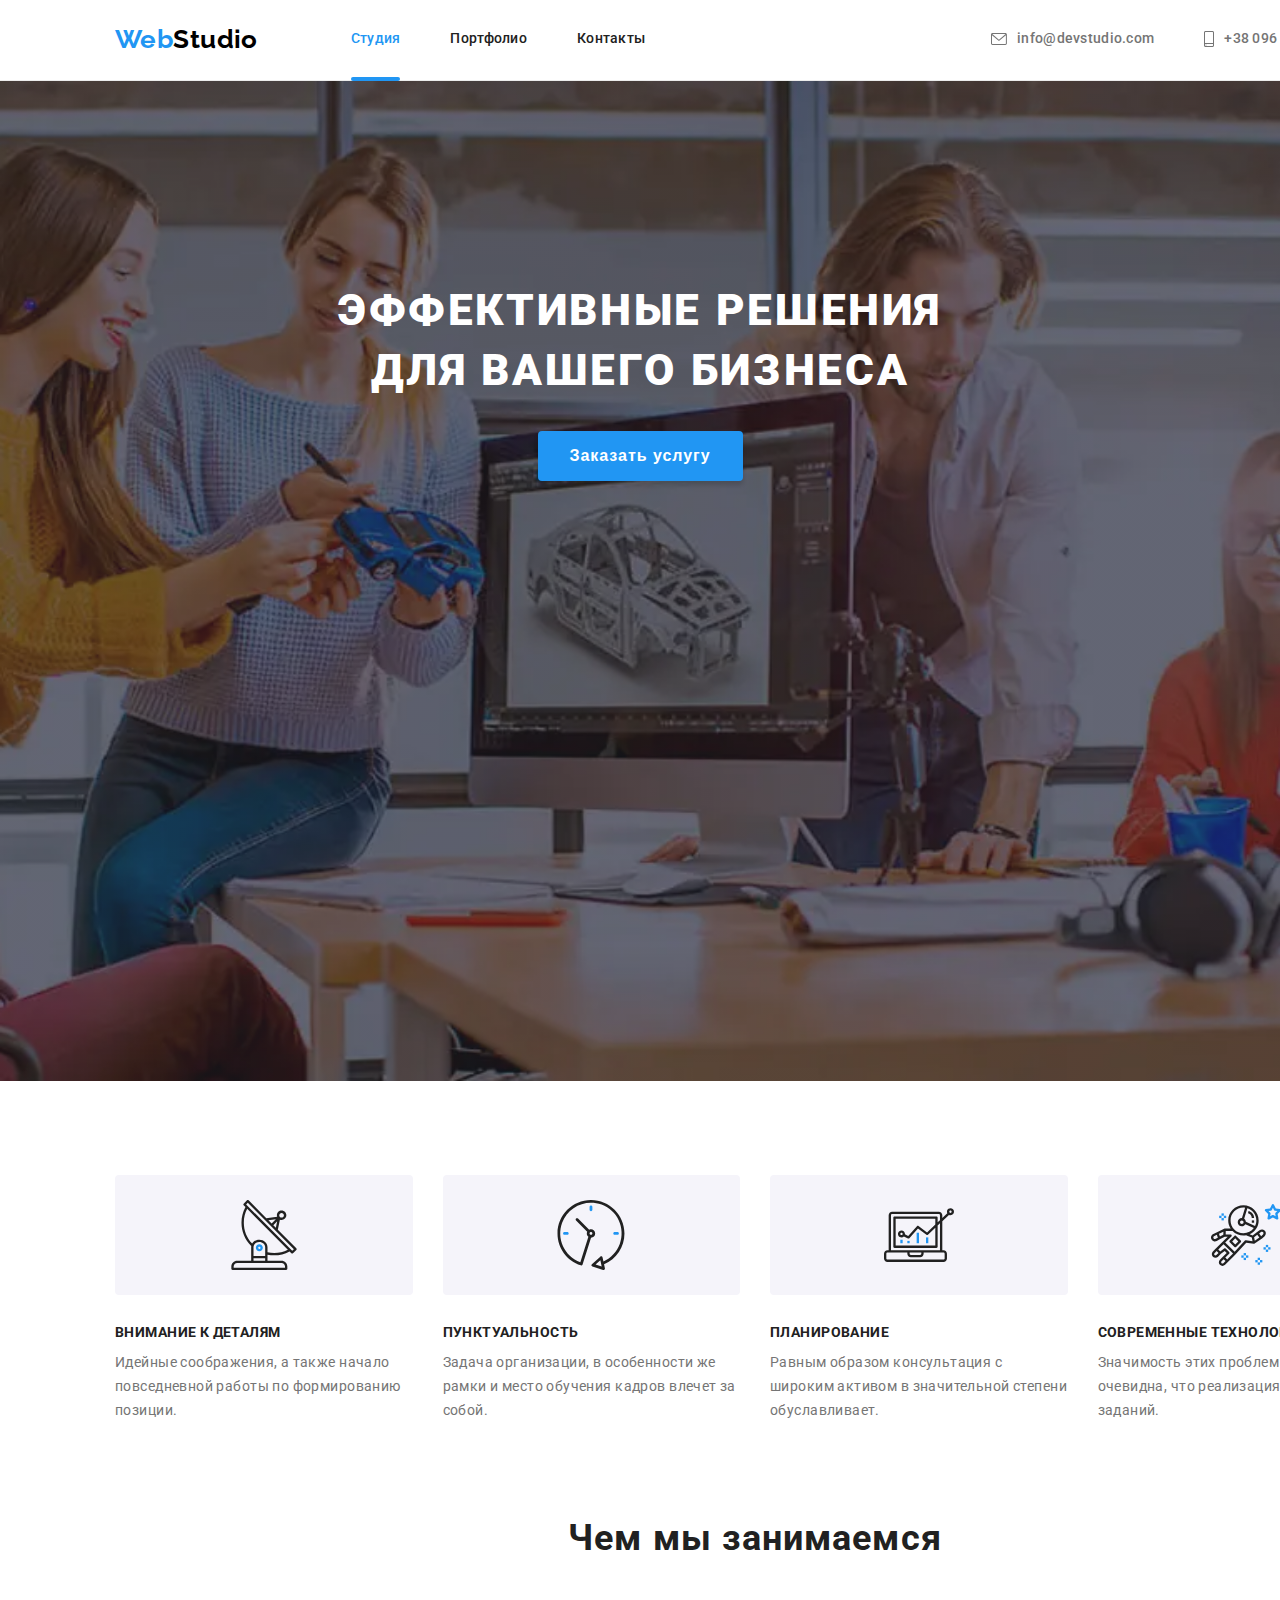
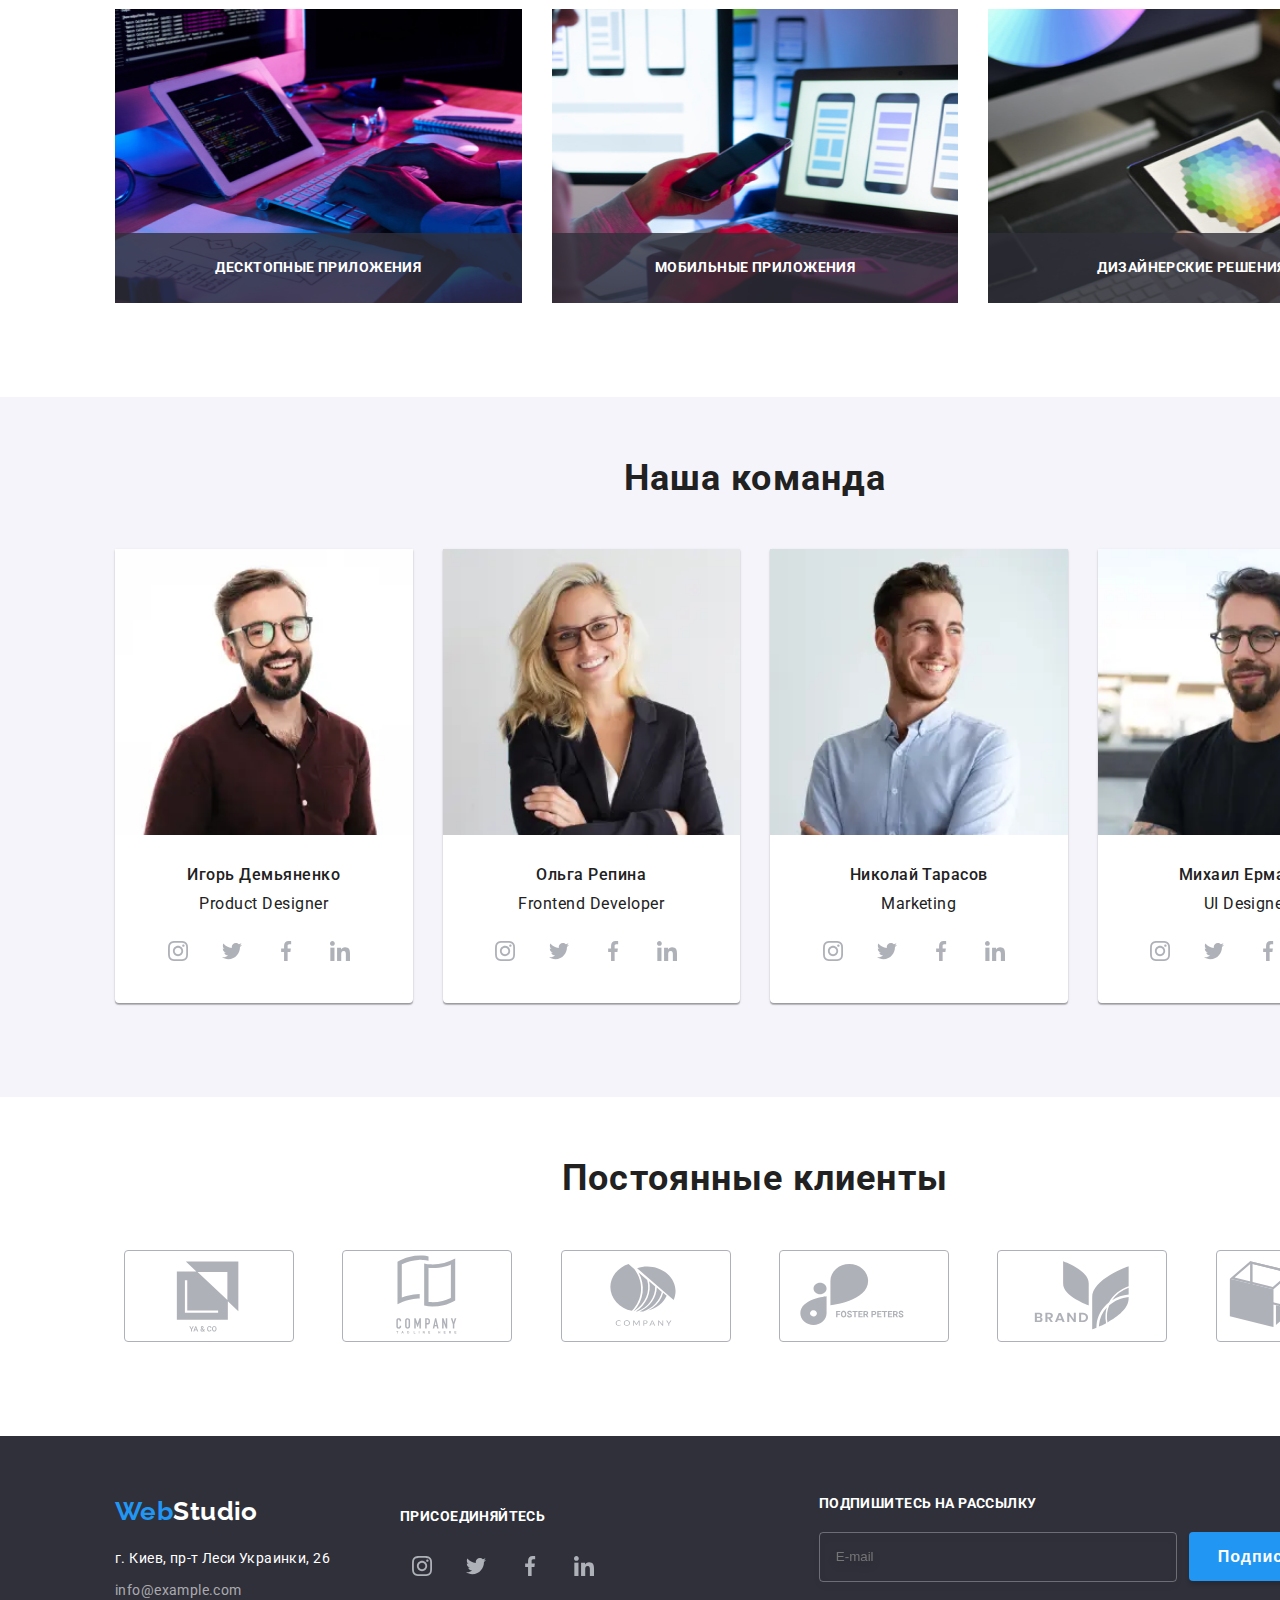
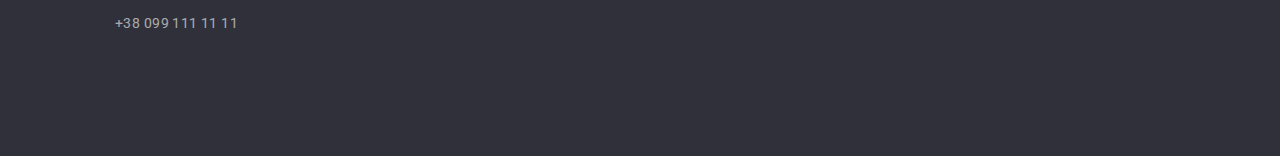
==== commit 73b7a737: "правки" ====
--- a/index.html
+++ b/index.html
@@ -19,7 +19,7 @@
 <body>
     <!-- HEADER -->
      <header class="header">
-        <div class="mobile-menu " data-menu>
+        <div class="mobile-menu" data-menu>
 
             <div class="container mobile-menu__container ">
                 <button type="buttun" class="mobile-menu__close-btn" data-menu-close>
@@ -42,7 +42,7 @@
                 </ul>
                 <ul class="mabile-container_contact">
                     
-                    <li class="mobile-container_contact_item link">
+                    <li class="mobile-container_contact_item link mobile-tel">
                         <a class="mobile-container_contact_item-tel link" href="tel:+380961111111">+38 096 111 11 11</a>
                         </li>
                     <li class="mobile-container_contact_item link">
@@ -516,7 +516,7 @@
                     <label>
                         <input class="email-form" type="email" name="email" placeholder="E-mail" required />
                     </label>
-                    <button class="footer-form__btn" type="submit">Подписаться
+                    <button class="footer-form__btn hero__container_title_modal-btn" type="submit">Подписаться
                         <svg class="footer-form__icon" width="24px" height="24px">
                             <use href="./images/sprite.svg#icon-icon_send"></use>
                         </svg>
@@ -562,8 +562,8 @@
                     <span class="label-name">Коментарий</span>
                     <textarea name="contact-comment" class="modal-contact-comment" placeholder="Введите текст"></textarea>
                 </label>
-                <label for="user-privacy" class="checkbox-label">
-                    <input type="checkbox" name="terms-contract" class="modal-checkbox visually-hidden" value="accept" required>
+                <label class="user-privacy" class="checkbox-label">
+                    <input type="checkbox" name="terms-contract" class="modal-checkbox" value="accept" required>
                     <span class="icon-check"></span>
                     <span class="checkbox-text">
                         Соглашаюсь с рассылкой и принимаю <a href="" class="contract-link">Условия договора</a>
--- a/css/main.css
+++ b/css/main.css
@@ -85,6 +85,7 @@
 
 .section {
   padding-bottom: 60px;
+  padding-top: 60px;
 }
 
 @media screen and (min-width: 1200px) {
@@ -130,6 +131,7 @@
     max-width: 767px;
     height: 100%;
     background-color: white;
+    overflow: auto;
     position: 0;
     visibility: hidden;
     pointer-events: none;
@@ -193,6 +195,9 @@
     letter-spacing: 0.02em;
     color: #2196f3;
   }
+  .mobile-tel {
+    margin-bottom: 32px;
+  }
   .mobile-container_contact_item-mail {
     font-family: Roboto;
     font-style: normal;
@@ -231,6 +236,7 @@
     position: 1;
     visibility: visible;
     pointer-events: auto;
+    z-index: 9999;
   }
 }
 
@@ -238,6 +244,15 @@
   .mobile-menu {
     display: none;
   }
+}
+
+.contact-name {
+  font-family: var(--main-font);
+  background-color: var(--main-background-color);
+  color: var(--main-text-color);
+  font-size: 12px;
+  letter-spacing: 0.03em;
+  margin: 0 auto;
 }
 
 .hero__container_title_modal-btn {
@@ -447,7 +462,6 @@
 }
 
 .contact-label {
-  padding-top: 10px;
   font-size: 12px;
   line-height: 1.17;
   letter-spacing: 0.01em;
@@ -460,8 +474,9 @@
   border: 1px solid rgba(33, 33, 33, 0.2);
   box-sizing: border-box;
   border-radius: 4px;
+  margin-bottom: 28px;
+  padding-left: 42px;
   margin-top: 4px;
-  padding-left: 42px;
   transition: border-color 250ms;
   transition-timing-function: cubic-bezier(0.4, 0, 0.2, 1);
 }
@@ -482,14 +497,15 @@
 
 .modal-contact-icon {
   position: absolute;
+  left: 13.5px;
   top: 50%;
-  left: 12px;
-  transform: translateY(-50%);
+  transform: translateY(-125%);
+  fill: var(--main-text-color);
 }
 
 .modal-title {
   padding-top: 40px;
-  margin-bottom: 12px;
+  padding-bottom: 30px;
   font-weight: bold;
   font-size: 20px;
   line-height: 1.15;
@@ -503,6 +519,7 @@
   height: 120px;
   margin-top: 4px;
   padding: 12px;
+  margin-bottom: 20px;
   border: 1px solid rgba(33, 33, 33, 0.2);
   box-sizing: border-box;
   border-radius: 4px;
@@ -537,6 +554,7 @@
   border-radius: 4px;
   color: #ffffff;
   outline: none;
+  border: none;
   transition: background-color 250ms;
   transition-timing-function: cubic-bezier(0.4, 0, 0.2, 1);
 }
@@ -553,38 +571,6 @@
   color: #757575;
 }
 
-.checkbox-text::before {
-  display: inline-block;
-  content: "";
-  vertical-align: middle;
-  width: 16px;
-  height: 15px;
-  border: 2px solid #212121;
-  border-radius: 2px;
-  margin-right: 6px;
-  background-size: cover;
-  transition: background-image 250ms, border 250ms;
-  transition-timing-function: cubic-bezier(0.4, 0, 0.2, 1);
-}
-
-@media screen and (min-width: 1200px) {
-  .checkbox-text::before {
-    margin-left: 12px;
-  }
-}
-
-.modal-checkbox:checked + .checkbox-text::before {
-  background-image: url(../images/icon-check-on.svg);
-  border: none;
-}
-
-@media screen and (min-width: 1200px) {
-  .checkbox-text::before {
-    font-size: 14px;
-    line-height: 1.71;
-  }
-}
-
 .contract-link {
   font-size: 12px;
   line-height: 1.17;
@@ -600,6 +586,38 @@
   }
 }
 
+.label-name {
+  position: absolute;
+  transform: translateY(-18px);
+  font-size: 12px;
+  line-height: 1.17;
+  letter-spacing: 0.01em;
+  color: var(--secondary-text-color);
+}
+
+.icon-check {
+  display: inline-block;
+  vertical-align: middle;
+  width: 16px;
+  height: 15px;
+  background-image: url("../images/icon-check-off.svg");
+}
+
+@media screen and (min-width: 1200px) {
+  .icon-check {
+    margin-right: 7px;
+    margin-left: 13px;
+  }
+}
+
+.modal-checkbox:checked + .icon-check {
+  background-image: url("../images/icon-check-on.svg");
+}
+
+.modal-checkbox {
+  appearance: none;
+}
+
 @media screen and (max-width: 768px) {
   .mail,
   .tel {
@@ -615,6 +633,7 @@
     background-color: #ffffff;
     padding-top: 16px;
     padding-bottom: 16px;
+    border-bottom: 1px solid var(--header-border);
   }
   .header__burger-icon {
     width: 40px;
@@ -960,6 +979,7 @@
 
 .footer-container__adress {
   text-align: center;
+  margin-bottom: 60px;
 }
 
 @media screen and (min-width: 1200px) {
@@ -969,7 +989,6 @@
 }
 
 .footer-social-container {
-  margin-top: 60px;
   margin-left: 0;
   padding-top: 0;
   text-align: center;
@@ -1050,12 +1069,13 @@
   line-height: 1.14;
   letter-spacing: 0.03em;
   text-transform: uppercase;
+  margin-bottom: 20px;
   color: #ffffff;
 }
 
 .email-form {
-  margin-top: 20px;
   padding-left: 16px;
+  margin-bottom: 20px;
   width: 98%;
   height: 50px;
   border: 1px solid rgba(255, 255, 255, 0.3);
@@ -1107,7 +1127,6 @@
   outline: none;
   color: #ffffff;
   margin-left: 12px;
-  margin-top: 20px;
   padding-top: 10px;
   padding-bottom: 10px;
   padding-right: 62px;
@@ -1142,7 +1161,6 @@
   display: flex;
   justify-content: center;
   margin-bottom: 30px;
-  margin-top: 66px;
 }
 
 @media screen and (max-width: 389px) {
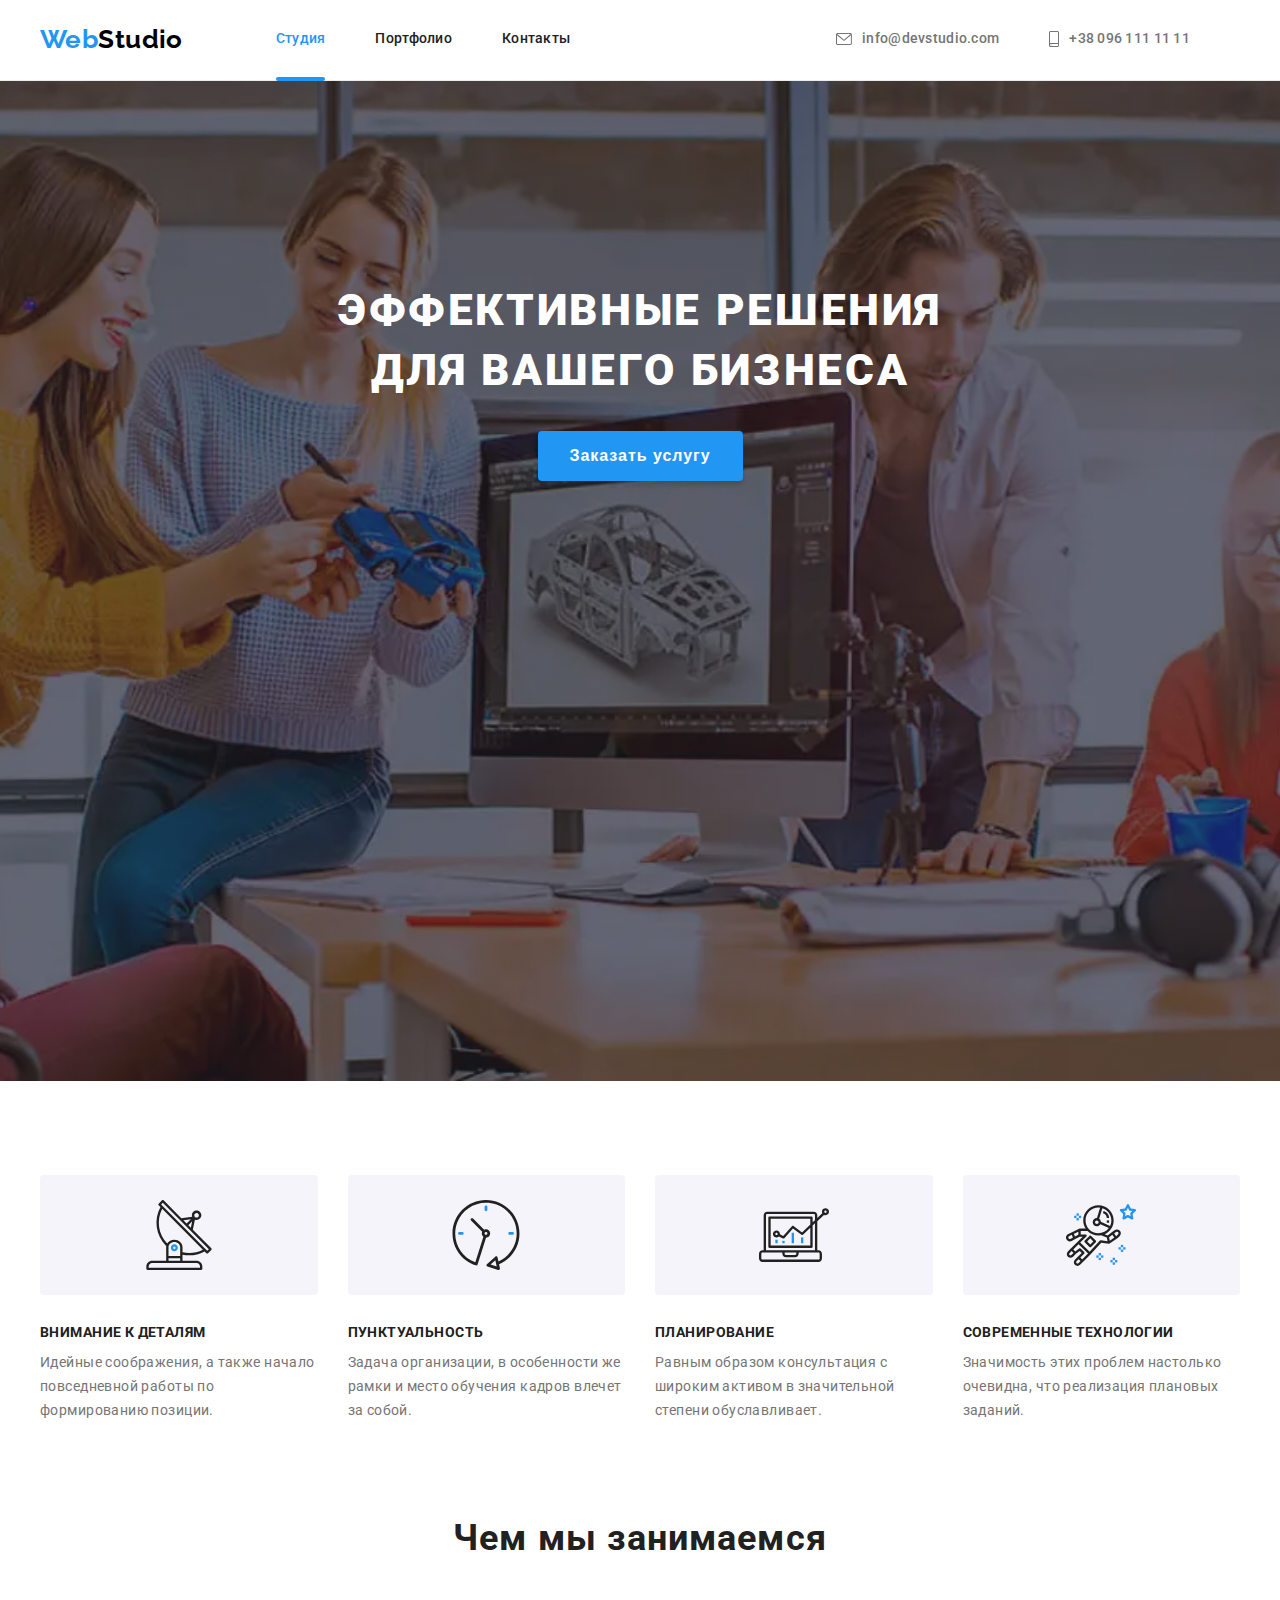
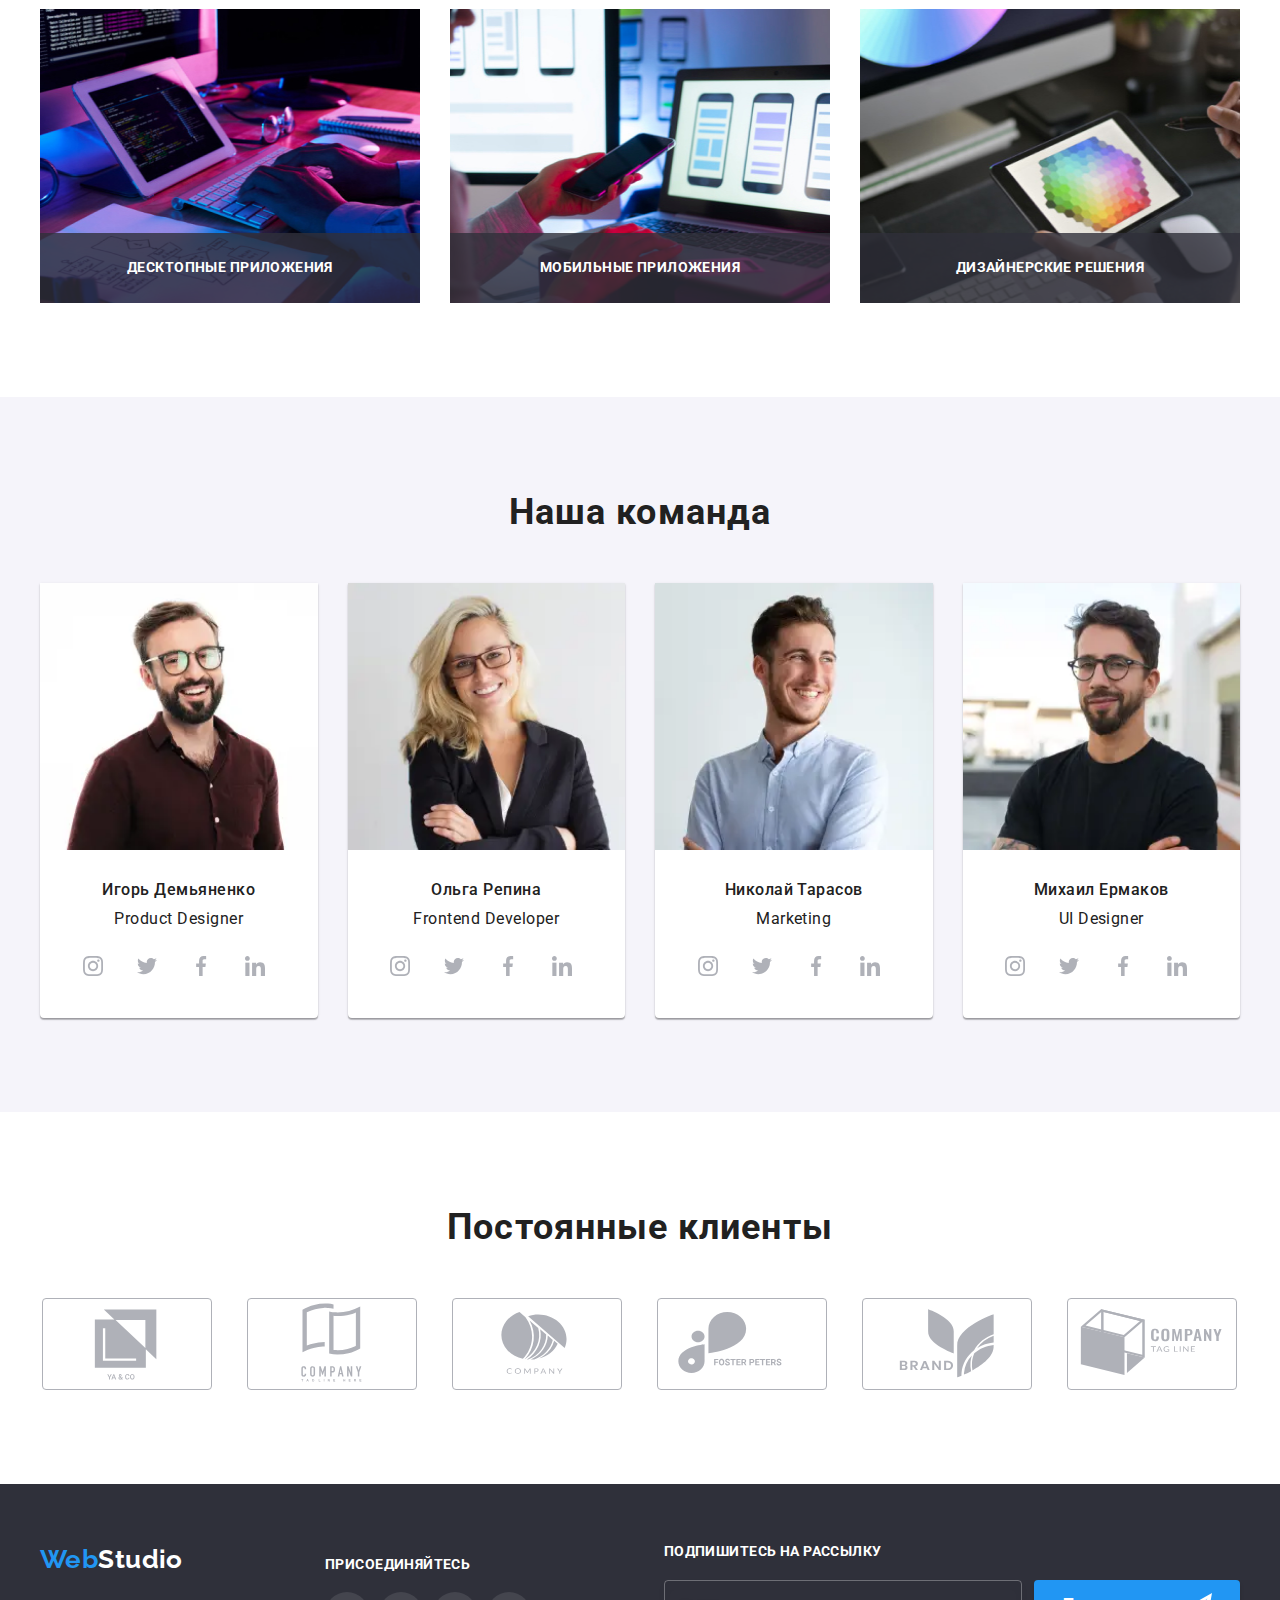
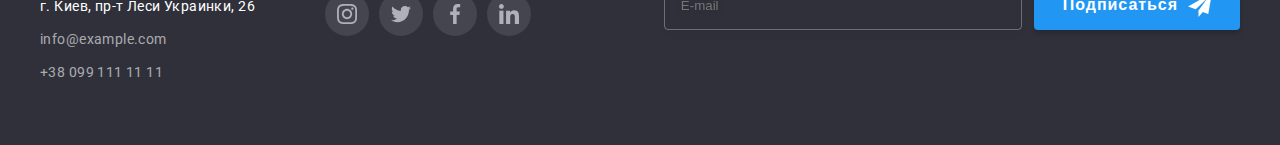
==== commit 5a41e35a: "Правки" ====
--- a/index.html
+++ b/index.html
@@ -28,10 +28,10 @@
                 
                     </svg>
                 </button>
-
+<nav class="site-nav">
                 <ul class="mobile-menu__nav">
                     <li class="mobile-menu__nav-item link">
-                        <a href="./index.html" class="mobile-menu__nav-link link">Студия</a>
+                        <a href="./index.html" class="mobile-menu__nav-link link accent">Студия</a>
                     </li>
                     <li class="mobile-menu__nav-item link">
                         <a href="./portfolio.html" class="mobile-menu__nav-link link">Портфолио</a>
@@ -40,6 +40,7 @@
                         <a href="./index.html" class="mobile-menu__nav-link link">Контакты</a>
                     </li>
                 </ul>
+                </nav>
                 <ul class="mabile-container_contact">
                     
                     <li class="mobile-container_contact_item link mobile-tel">
--- a/css/main.css
+++ b/css/main.css
@@ -91,6 +91,7 @@
 @media screen and (min-width: 1200px) {
   .section {
     padding-bottom: 94px;
+    padding-top: 94px;
   }
 }
 
@@ -102,29 +103,30 @@
 
 @media screen and (max-width: 767px) {
   .container {
-    max-width: 767px;
+    max-width: 480px;
     margin: 0 auto;
   }
 }
 
 @media screen and (min-width: 768px) and (max-width: 1199px) {
   .container {
-    min-width: 768px;
+    width: 768px;
+    margin: 0 auto;
   }
 }
 
 @media screen and (min-width: 1200px) {
   .container {
-    padding-left: 115px;
-    padding-right: 115px;
-    min-width: 1200px;
+    padding-left: 15px;
+    padding-right: 15px;
+    max-width: 1200px;
+    margin: 0 auto;
   }
 }
 
 @media screen and (max-width: 767px) {
   .mobile-menu {
     position: fixed;
-    flex-direction: column;
     top: 0;
     left: 0;
     width: 100%;
@@ -132,7 +134,7 @@
     height: 100%;
     background-color: white;
     overflow: auto;
-    position: 0;
+    position: fixed;
     visibility: hidden;
     pointer-events: none;
     transition: opacity 500ms linear, visibility 500ms linear;
@@ -140,7 +142,10 @@
   .mobile-menu__container {
     position: relative;
     padding: 40px 0;
-    padding-left: 24px;
+    padding-left: 40px;
+    display: flex;
+    flex-direction: column;
+    height: 100%;
   }
   .mobile-menu__close-btn {
     position: absolute;
@@ -184,7 +189,9 @@
     fill: var(--accent-color);
   }
   .mabile-container_contact {
-    padding-top: 302px;
+    display: flex;
+    flex-direction: column;
+    margin-top: auto;
   }
   .mobile-container_contact_item-tel {
     font-family: Roboto;
@@ -213,8 +220,8 @@
   .mobile-container_contact_social
 .mobile-container_contact_social-item:not(:last-child) {
     border-right: 1px solid rgba(33, 33, 33, 0.2);
-    transform: rotate(90deg);
     padding-right: 10px;
+    margin-right: 10px;
   }
   .mobile-container_contact_social-link {
     font-family: Roboto;
@@ -226,14 +233,13 @@
     color: #2196f3;
   }
   .mobile-container_contact_social {
-    text-align: center;
-    padding-top: 64px;
-  }
-  .mobile-container_contact_social-item {
-    margin-right: 20px;
+    display: flex;
+    flex-wrap: wrap;
+    margin-top: 64px;
+    width: auto;
   }
   .is-open {
-    position: 1;
+    position: fixed;
     visibility: visible;
     pointer-events: auto;
     z-index: 9999;
@@ -253,6 +259,10 @@
   font-size: 12px;
   letter-spacing: 0.03em;
   margin: 0 auto;
+}
+
+.accent {
+  color: var(--accent-color);
 }
 
 .hero__container_title_modal-btn {
@@ -315,6 +325,8 @@
   }
   .social-list__item {
     margin-right: 10px;
+    background-color: var(--footer-link-bg);
+    border-radius: 50%;
   }
 }
 
@@ -937,11 +949,13 @@
   justify-content: space-around;
 }
 
-@media screen and (min-width: 768px) and (max-widht: 1199px) {
+@media screen and (min-width: 768px) and (max-width: 1199px) {
   .footer-container {
+    padding-top: 65px;
+    flex-direction: row;
     flex-wrap: wrap;
-    flex-direction: row;
-    justify-content: space-evenly;
+    align-items: flex-start;
+    justify-content: space-around;
   }
 }
 
@@ -949,6 +963,7 @@
   .footer-container {
     flex-direction: row;
     align-items: start;
+    padding-bottom: 0;
   }
 }
 
@@ -1036,6 +1051,7 @@
 @media screen and (min-width: 767px) and (max-width: 1199px) {
   .footer-form-container {
     margin-right: auto;
+    margin-top: 0;
     flex-direction: row;
   }
 }
@@ -1213,6 +1229,12 @@
   filter: drop-shadow(0px 4px 4px var(--modal-btn-shadow));
 }
 
+@media screen and (min-width: 1199px) {
+  .portfolio-section {
+    padding-top: 0;
+  }
+}
+
 .masters {
   background-color: #f5f4fa;
 }
